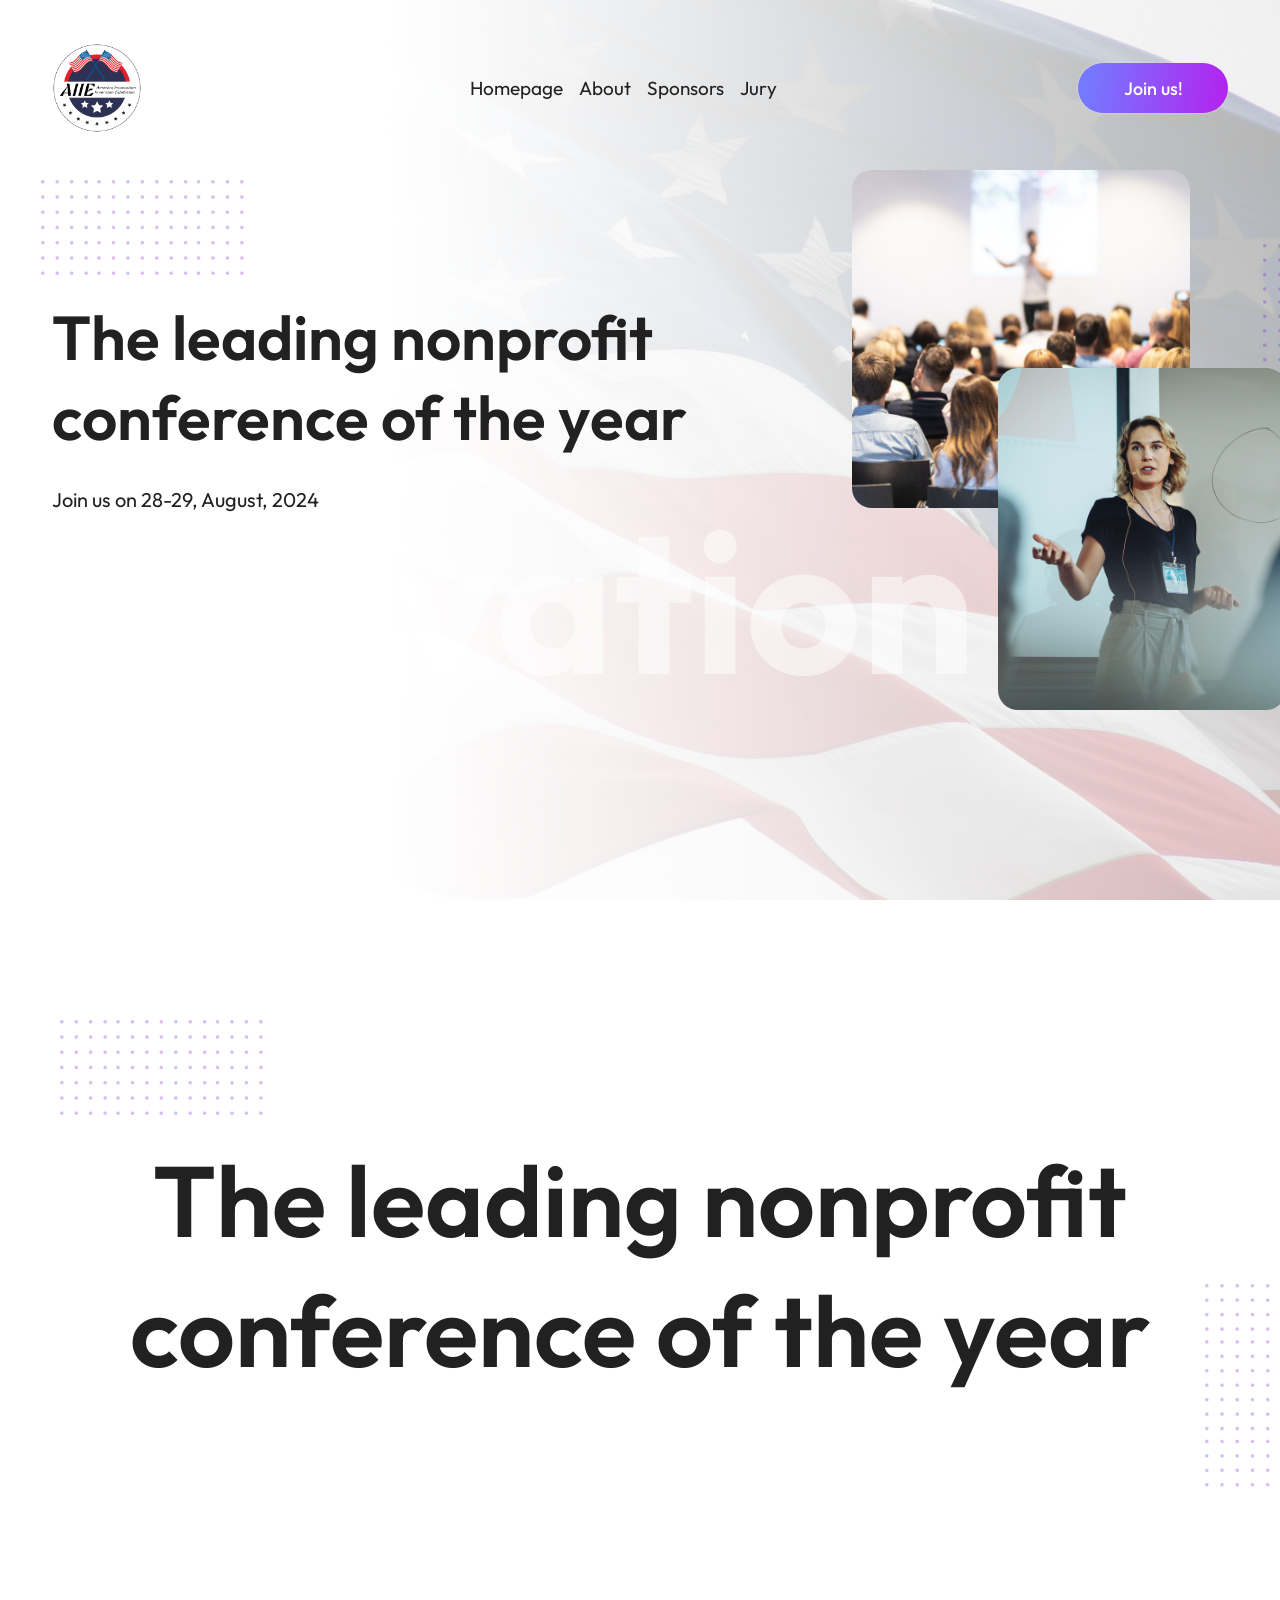
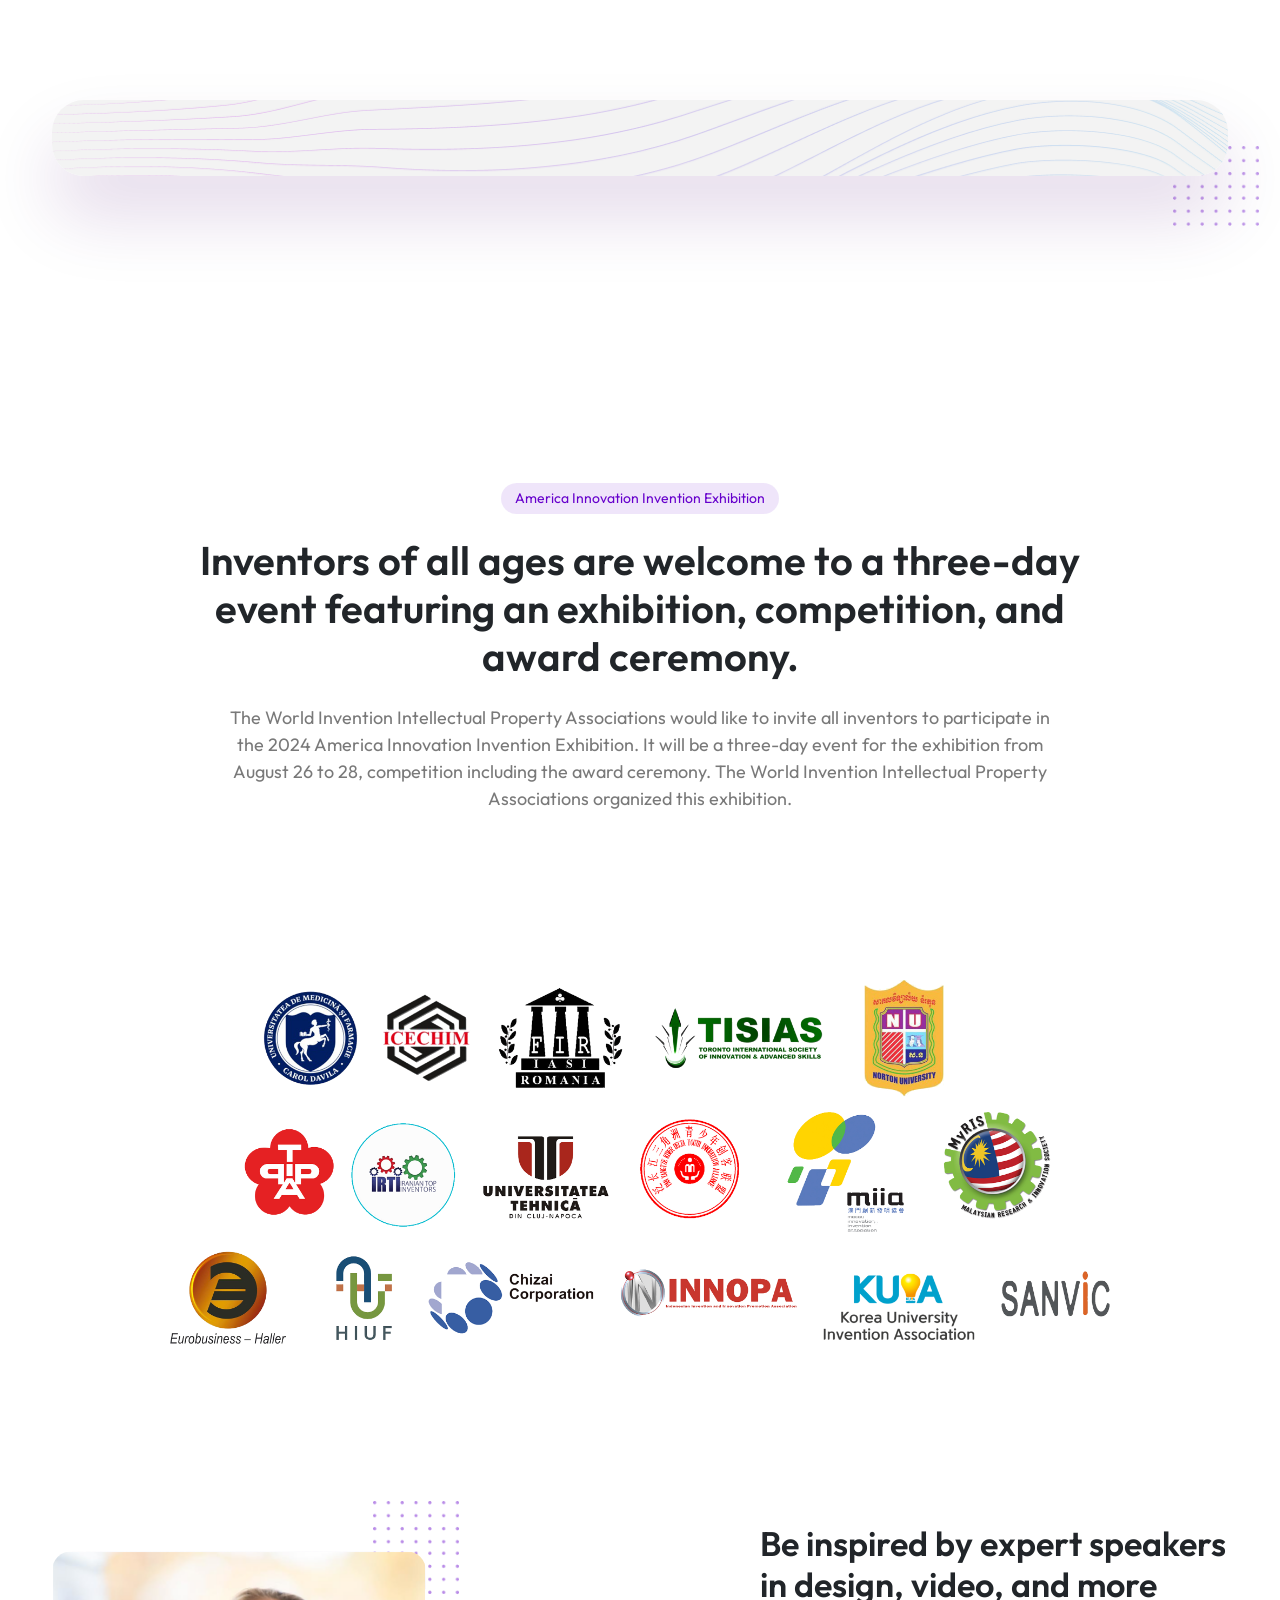
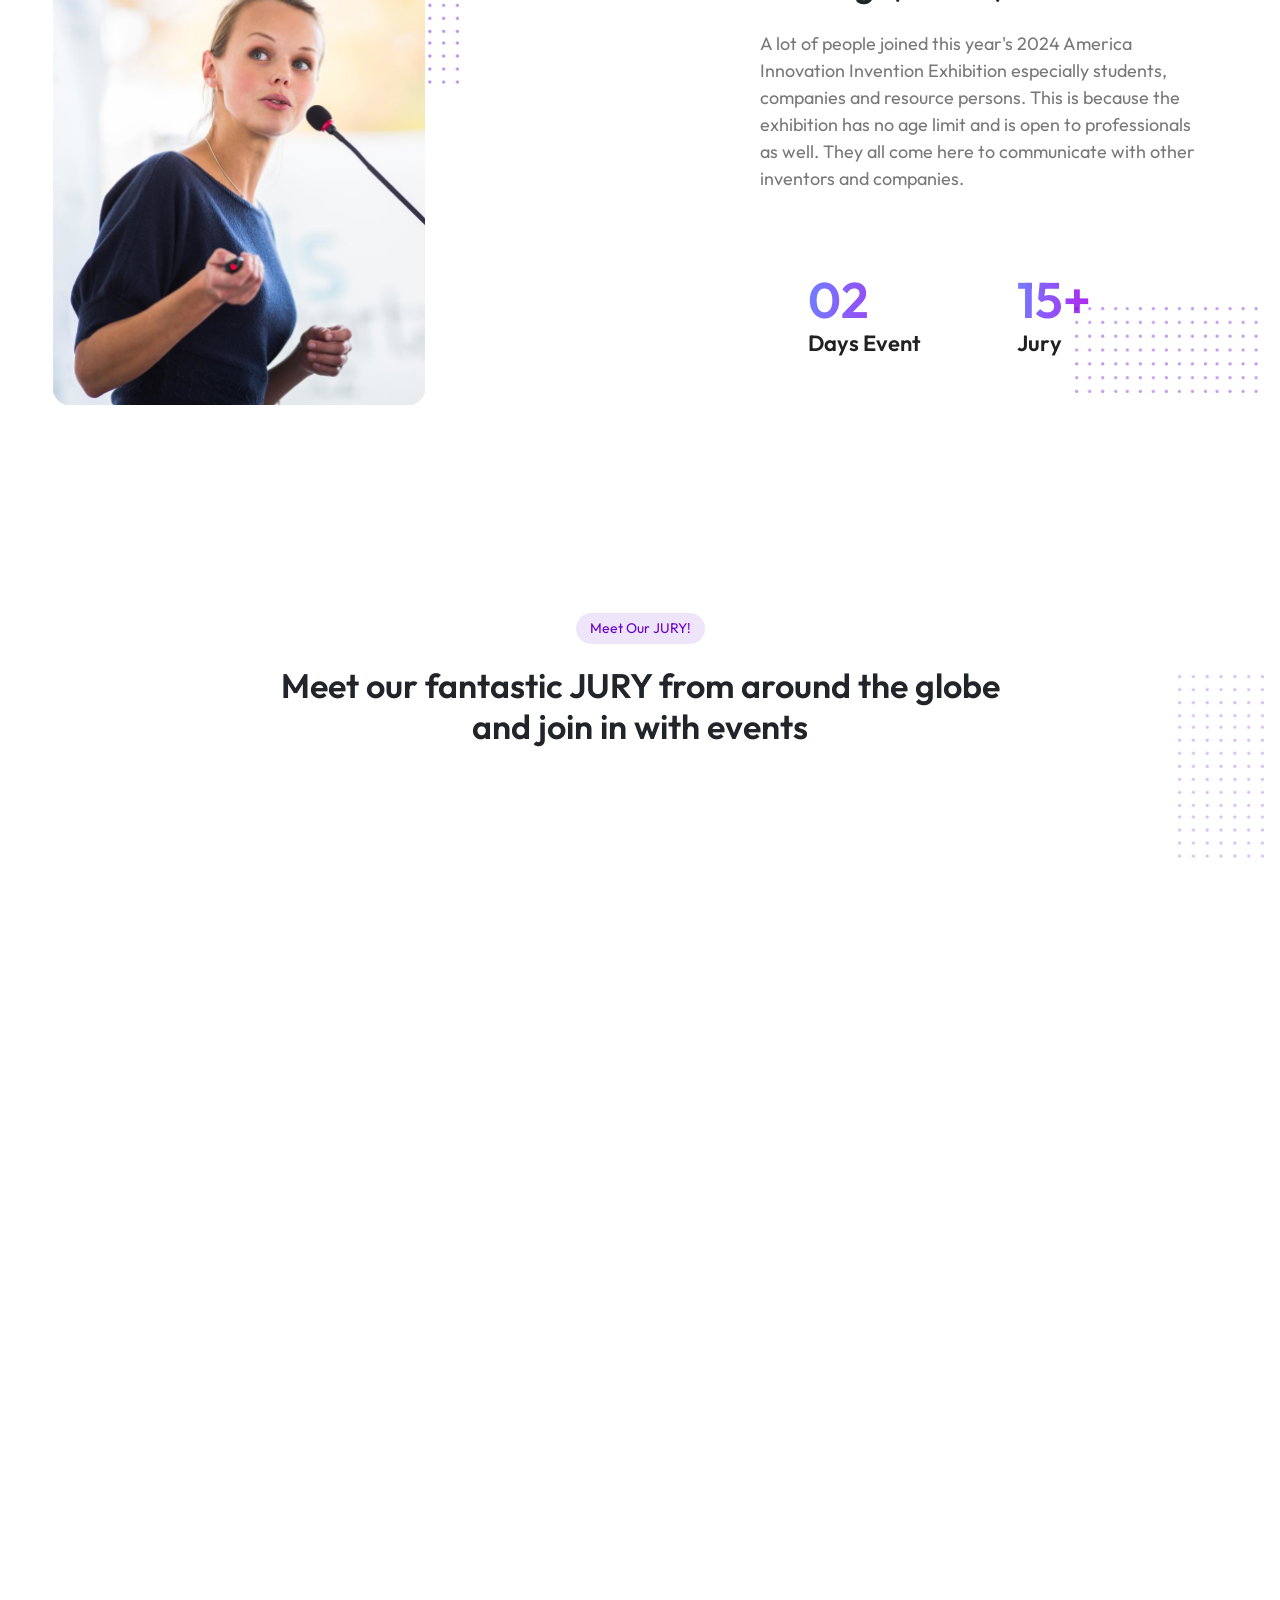
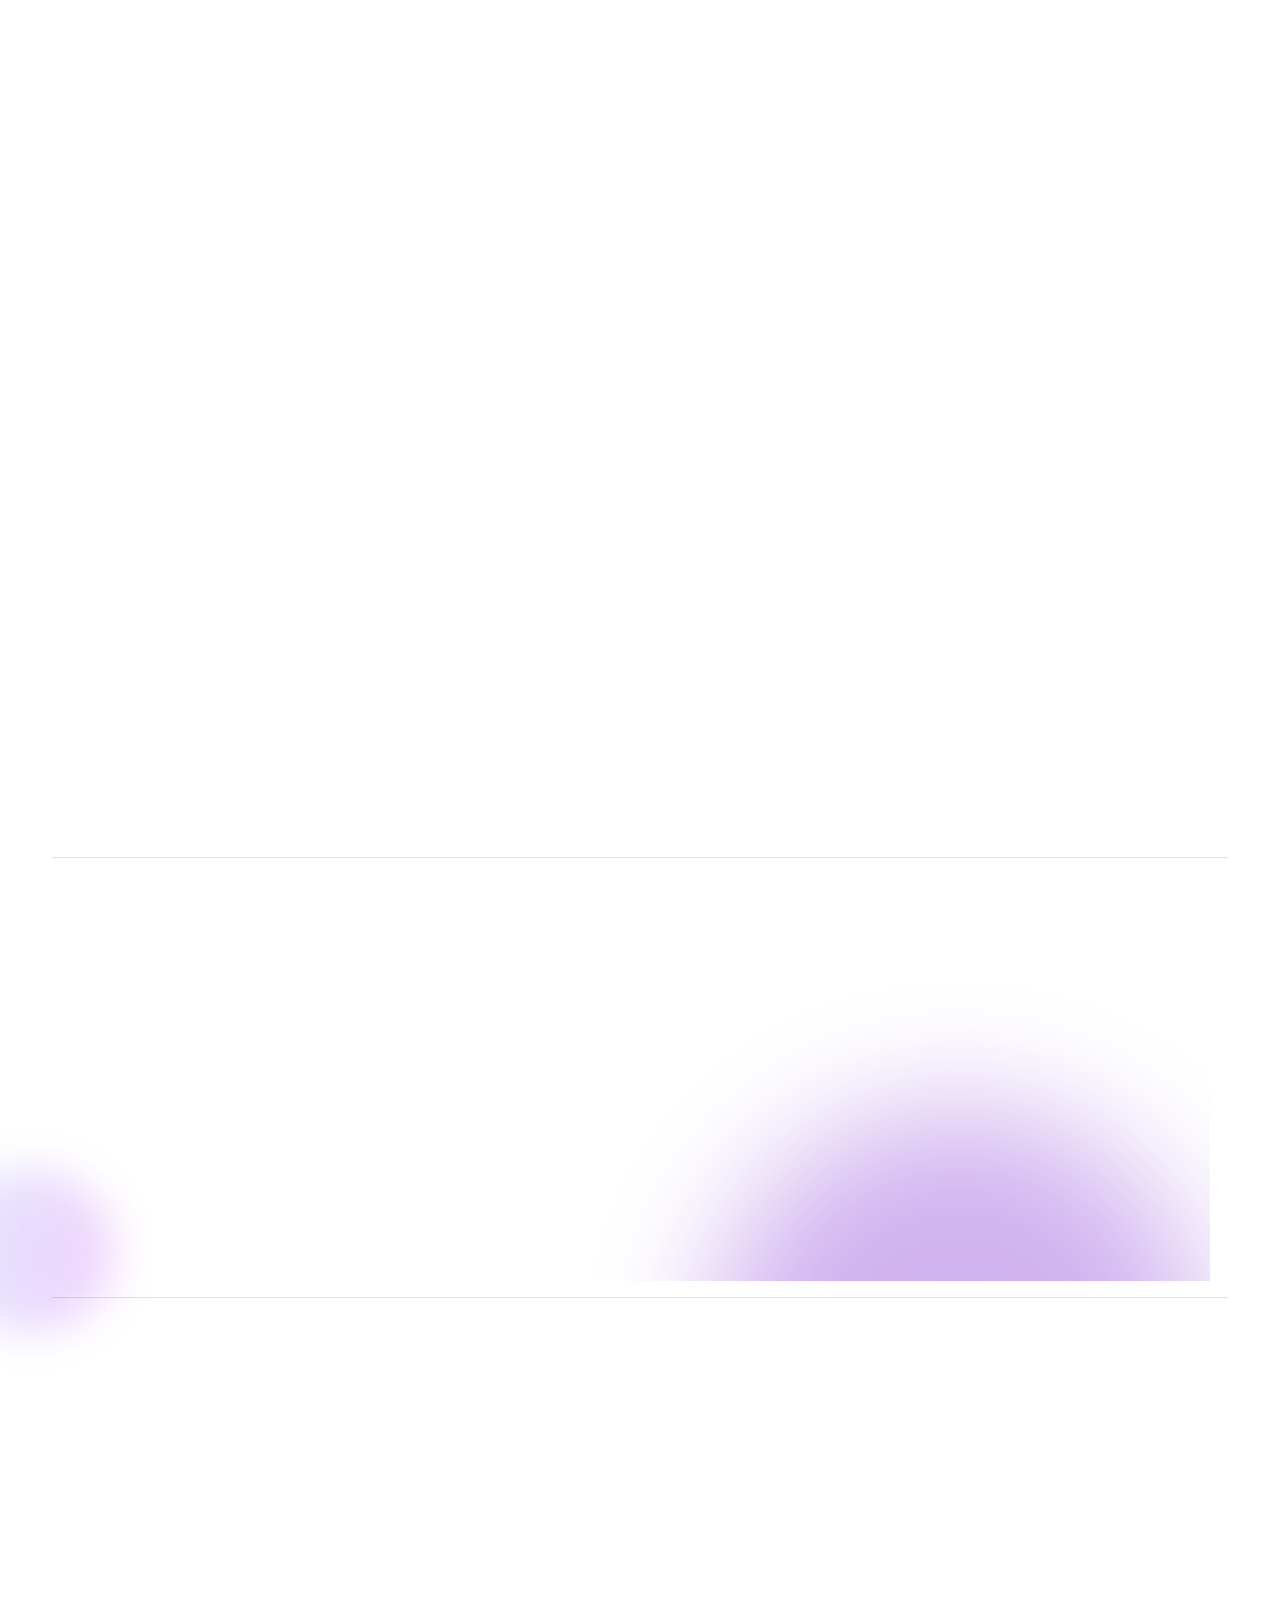
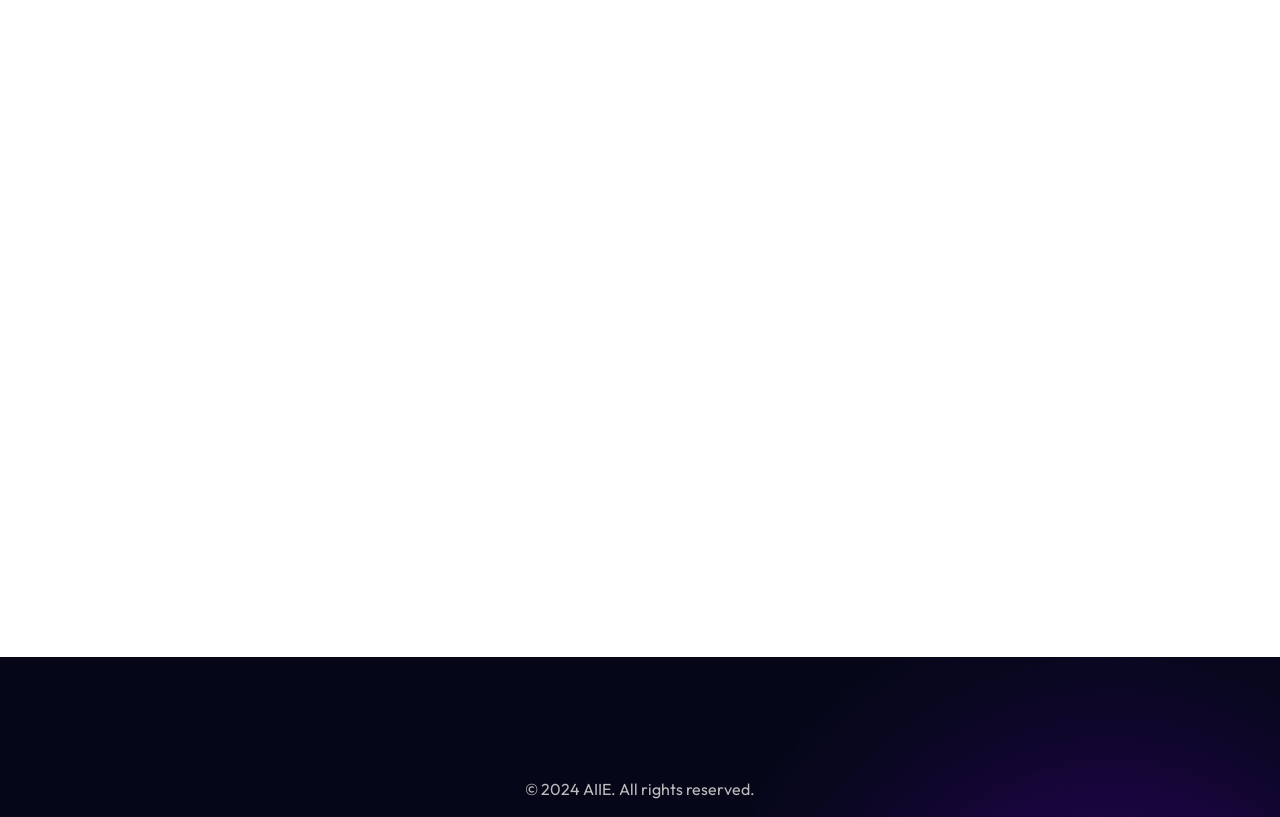
==== aiie/index.html @ 95467744 "aiie" ====
<!DOCTYPE html>
<html lang="en">
<head>
   <meta charset="UTF-8">
   <meta http-equiv="X-UA-Compatible" content="IE=edge">
   <meta name="viewport" content="width=device-width, initial-scale=1.0">
   <title>2024 America Innovation Invention Exhibition | Official Website</title>

   <!-- google font -->
   <link rel="preconnect" href="https://fonts.googleapis.com">
   <link rel="preconnect" href="https://fonts.gstatic.com" crossorigin>
   <link href="https://fonts.googleapis.com/css2?family=Outfit:wght@400;500;600;700;800&display=swap" rel="stylesheet">

   <!-- animation -->
   <link rel="stylesheet" href="https://unpkg.com/aos@next/dist/aos.css">
   <link rel="stylesheet" href="https://cdnjs.cloudflare.com/ajax/libs/animate.css/3.7.0/animate.min.css">

   <!-- magnific popup -->
   <link rel="stylesheet" href="assets/css/magnific-popup.css">

   <!-- font awesome -->
   <link rel="stylesheet" href="https://cdnjs.cloudflare.com/ajax/libs/font-awesome/6.1.2/css/all.min.css"
   integrity="sha512-1sCRPdkRXhBV2PBLUdRb4tMg1w2YPf37qatUFeS7zlBy7jJI8Lf4VHwWfZZfpXtYSLy85pkm9GaYVYMfw5BC1A=="
   crossorigin="anonymous" referrerpolicy="no-referrer">

   <!-- slik carousel -->
   <link rel="stylesheet" href="assets/css/slick-theme.css">
   <link rel="stylesheet" href="assets/css/slick.css">

   <!-- bootstrap -->
   <link rel="stylesheet" href="assets/css/bootstrap.min.css">

   <!-- css -->
   <link rel="stylesheet" href="assets/css/style.css">

</head>
<body>



   <div class="body-wrap">
      <!-- header area start -->
      <header class="header-area">
         <nav class="header-nav navbar fixed-top navbar-expand-lg position-absolute w-100">
            <div class="container header-nav-menu">
               <a class="navbar-brand" href="index.html">
                  <img src="assets/images/logo/logo.png" alt="Header Logo" width="100px">
               </a>

               <div class="collapse navbar-collapse d-none d-lg-block">
                  <ul class="navbar-nav m-auto">
                     <li class="nav-item">
                        <li class="nav-item">
                        <a href="index.html" class="nav-link py-3">Homepage</a>
                     </li>
                     <li class="nav-item">
                        <a href="#about" class="nav-link py-3">About</a>
                     </li>
                     <li class="nav-item">
                        <a href="#sponsors" class="nav-link py-3">Sponsors</a>
                     </li>
                     <li class="nav-item">
                        <a href="#speakers" class="nav-link py-3">Jury</a>
                     </li>
                  </ul>
                  <div class="mode-and-button d-flex align-items-center">
                     <button class="header-btn custom-btn2">Join us!</button>
                  </div>
               </div>

               <!-- mobile menu -->
               <div class="mobile-view-header d-block d-lg-none d-flex gap-3 align-items-center">
                  <button class="header-btn custom-btn2">Join us!</button>

                  <a class="border rounded-1 py-1 px-2 bg-light" data-bs-toggle="offcanvas" href="#offcanvasExample" role="button" aria-controls="offcanvasExample">
                     <span class="navbar-toggler-icon nav-toggler-icon"></span>
                  </a>

                  <div class="offcanvas offcanvas-start" tabindex="-1" id="offcanvasExample" >
                     <div class="offcanvas-header">
                        <a class="navbar-brand" href="index.html">
                           <img src="assets/images/logo/logo.png" alt="Header Logo">
                        </a>
                        <button type="button" class="btn-close text-reset" data-bs-dismiss="offcanvas" aria-label="Close"></button>
                     </div>
                     <div class="offcanvas-body">
                        <div class="dropdown mt-3">
                           <ul class="navbar-nav m-auto">
                              <li class="nav-item">
                                 <a href="index.html" class="nav-link py-3">Homepages</a>
                              </li>
                              <li class="nav-item">
                                 <a href="#about" class="nav-link py-3">About</a>
                              </li>
                              <li class="nav-item">
                                 <a href="#sponsors" class="nav-link py-3">Sponsors</a>
                              </li>
                              <li class="nav-item">
                                 <a href="#speakers" class="nav-link py-3">Jury</a>
                              </li>
                           </ul>
                        </div>
                     </div>
                  </div>
               </div>
               <!-- end mobile menu -->

            </div>
         </nav>

         <!-- hero sec start -->
         <section class="hero-sec"  style="background-image: url(assets/images/banner/group.png);">
            <div class="hero-slider-wrap">

               <div class="hero-slider-item overflow-hidden">
                  <div class="container">
                     <div class="row align-items-center">
                        <div class="col-lg-8 col-md-6 order-md-1 order-2">
                           <div class="slider-item-content-wrap">
                              <div class="item-content">
                                 <h3 class="item-title1">
                                    The leading nonprofit
                                    conference of the year
                                 </h3>
                                 <p class="item-sub">
                                    Join us on 28-29, August, 2024
                                 </p>
                                 <div class="button-group">
                                 </div>
                                 <img src="assets/images/dots/dots.png" alt="Shadow Image" class="dots-1 opacity-50 img-moving-anim2">
                              </div>
                           </div>
                        </div>
                        <div class="col-lg-4 col-md-6 order-md-2 order-1">
                           <div class="item-image">
                              <div class="img-1 img-moving-anim1">
                                 <img src="assets/images/banner-slider/2.jpg" alt="Event template">
                              </div>
                              <div class="img-2 img-moving-anim2">
                                 <img src="assets/images/banner-slider/1.jpg" alt="Event template">
                              </div>
                              <img src="assets/images/dots/dots2.png" alt="Shadow Image" class="dots-2 img-moving-anim3">
                           </div>
                        </div>
                     </div>
                     <div class="highlight-text img-moving-anim4">
                        <strong class="big-title"><span class="text">Innovation</span></strong>
                     </div>
                  </div>
               </div>

               <div class="hero-slider-item overflow-hidden">
                  <div class="container position-relative">
                     <div class="row align-items-center slide-2">
                        <div class="text-center">
                           <div class="slider-item-content-wrap">
                              <div class="item-content2">
                                 <h3 class="item-title2">
                                    The leading nonprofit
                                    conference of the year
                                 </h3>
                                 <div class="highlight-text2 img-moving-anim4">
                                    <strong class="big-title"><span class="text">Innovation</span></strong>
                                 </div>
                              </div>
                           </div>
                        </div>
                     </div>
                     <div class="dots">
                        <img src="assets/images/dots/dots2.png" alt="Shadow Image" class="dots-4 img-moving-anim2">
                     </div>
                  </div>
                  <img src="assets/images/dots/dots5.png" alt="Shadow Image" class="dots-3 img-moving-anim3">
               </div>


            </div>
         </section>
         <!-- hero sec start -->
      </header>
      <!-- header area end -->


      <!-- info sec start -->
      <div class="info-sec">
         <div class="container">
            <div class="info-countdown" style="background-image: url(assets/images/banner/bg.png);">
               <ul class="counter-box d-flex justify-content-around" data-countdown="2024/8/29">
               </ul>
               <div class="dots img-moving-anim2">
                  <img src="assets/images/dots/dots3.png" alt="Shadow Image">
               </div>
            </div>
            <div class="information-area">
               <div class="row g-4">
                  <div class="col-md-6 col-lg-4" data-aos="fade-up" data-aos-duration="600">
                     <div class="mail">
                        <div class="icon"><img src="assets/images/icon/mail.svg" alt="Mail"></div>
                        <a href="#" class="mail-link">aiie@wiipa.cc</a>
                     </div>
                  </div>
                  <div class="col-md-6 col-lg-4" data-aos="fade-up" data-aos-duration="800">
                     <div class="location">
                        <div class="icon"><img src="assets/images/icon/map-pin.svg" alt="Map"></div>
                        <a href="#" class="location-link">America</a>
                     </div>
                  </div>
                  <div class="col-md-6 col-lg-4" data-aos="fade-up" data-aos-duration="1000">
                     <div class="number">
                        <div class="icon"><img src="assets/images/icon/phone.svg" alt="Phone"></div>
                        <a href="#" class="number-link">+1 (646) 652-0000/1000</a>
                     </div>
                  </div>
               </div>
            </div>
         </div>
      </div>
      <!-- info sec end -->

      <!-- about sec start -->
      <section id="about" class="about-sec">
         <div class="container">
            <div class="section-head col-xl-9 m-auto text-center mb-5">
               <span class="label">America Innovation Invention Exhibition </span>
               <h1 class="title mb-4">
                  Inventors of all ages are welcome to a three-day event featuring an exhibition, competition, and award ceremony.
               </h1>
               <p class="desc mx-3">
                  The World Invention Intellectual Property Associations would like to invite all
inventors to participate in the 2024 America Innovation Invention Exhibition. It
will be a three-day event for the exhibition from August 26 to 28, competition
including the award ceremony. The World Invention Intellectual Property
Associations organized this exhibition.
               </p>
            </div>
         </div>
      </section>
      <!-- about sec end -->

     

      <!-- brand sec start -->
      <div id="sponsors" class="brand-sec">
         <div class="container">
             <center><img src="assets/images/brand/partner.png" width="80%" alt"Brand Image 1"></center>
         </div>
      </div>
      <!-- brand sec end -->

      <!-- video sec start -->
      <section class="video-sec" data-src="assets/images/banner/home-conference-video-bg.svg" data-parallax>
         <div class="container">
            <div class="row align-items-center">
               <div class="col-lg-6">
                  <div class="video-wrap">
                     <div class="video-image img-moving-anim1">
                        <img src="assets/images/video/video1.jpg" alt="Video Image 1">
                     </div>
                     <div class="dots img-moving-anim2">
                        <img src="assets/images/dots/dots6.png" alt="Shadow Image">
                     </div>
                  </div>
               </div>
               <div class="col-lg-6">
                  <div class="video-content-wrap">
                     <h2 class="title">
                        Be inspired by expert speakers in design, video, and more
                     </h2>
                     <p class="desc">
                        A lot of people joined this year's 2024 America Innovation Invention Exhibition
especially students, companies and resource persons. This is because the
exhibition has no age limit and is open to professionals as well. They all come
here to communicate with other inventors and companies.
                     </p>
                     <div class="management d-flex">
                        <h3 class="event count-block p-lg-5 p-3"><span>02</span>Days Event</h3>
                        <h3 class="speakers count-block p-lg-5 p-3"><span>15+</span>Jury</h3>
                     </div>
                     <div class="dots img-moving-anim3">
                        <img src="assets/images/dots/dots7.png" alt="Shadow Image">
                     </div>
                  </div>
               </div>
            </div>
         </div>
      </section>
      <!-- video sec end -->

      <!-- speakers sec start -->
      <section id="speakers" class="speakers-gallery-sec position-relative">
         <div class="container">
            <div class="section-head col-xl-8 m-auto text-center mb-5">
               <span class="label">Meet Our JURY!</span>
               <h2 class="title">
                  Meet our fantastic JURY from around the globe
                  and join in with events
               </h2>
            </div>
            <div class="speakers-gallery-items-wrap">
               <div class="row">
                  <div class="col-md-6 col-lg-4 col-xl-3">
                     <div class="speakers-gallery-item" data-aos="fade-up" data-aos-easing="linear" data-aos-duration="400">
                        <div class="speakers-gallery-item-thumb overflow-hidden position-relative">
                           <img src="assets/images/gallery/Ljiljana-Pedisic.png" alt="Gallery Image 1" >
                        </div>
                        <div class="item-content">
                           <h3 class="title">Ljiljana Pedisic</h3>
                        </div>
                     </div>
                  </div>
                  <div class="col-md-6 col-lg-4 col-xl-3">
                     <div class="speakers-gallery-item" data-aos="fade-up" data-aos-easing="linear" data-aos-duration="600">
                        <div class="speakers-gallery-item-thumb overflow-hidden position-relative">
                           <img src="assets/images/gallery/Pak Keong LAI.png" alt="Gallery Image 2">
                        </div>
                        </ul>
                        <div class="item-content">
                           <h3 class="title">Pak Keong LAI</h3>
                        </div>
                     </div>
                  </div>
                  <div class="col-md-6 col-lg-4 col-xl-3">
                     <div class="speakers-gallery-item" data-aos="fade-up" data-aos-easing="linear" data-aos-duration="800">
                        <div class="speakers-gallery-item-thumb overflow-hidden position-relative">
                           <img src="assets/images/gallery/Mohd Mustafa Al Bakri Abdullah.png" alt="Gallery Image 3">
                        </div>
						 <div class="item-content">
                           <h3 class="title">Mohd Mustafa Al Bakri Abdullah</h3>
                        </div>
                     </div>
                  </div>
                  <div class="col-md-6 col-lg-4 col-xl-3">
                     <div class="speakers-gallery-item" data-aos="fade-up" data-aos-easing="linear" data-aos-duration="1000">
                        <div class="speakers-gallery-item-thumb overflow-hidden position-relative">
                           <img src="assets/images/gallery/Neven Markovic.png" alt="Gallery Image 4">
                        </div>
                        <div class="item-content">
                           <h3 class="title">Neven Markovic</h3>
                        </div>
                     </div>
                  </div>
				     <div class="col-md-6 col-lg-4 col-xl-3">
                     <div class="speakers-gallery-item" data-aos="fade-up" data-aos-easing="linear" data-aos-duration="1000">
                        <div class="speakers-gallery-item-thumb overflow-hidden position-relative">
                           <img src="assets/images/gallery/Phan Quoc Nguyen.png" alt="Gallery Image 4">
                        </div>
                        <div class="item-content">
                           <h3 class="title">Phan Quoc Nguyen</h3>
                        </div>
                     </div>
                  </div>
				   <div class="col-md-6 col-lg-4 col-xl-3">
                     <div class="speakers-gallery-item" data-aos="fade-up" data-aos-easing="linear" data-aos-duration="1000">
                        <div class="speakers-gallery-item-thumb overflow-hidden position-relative">
                           <img src="assets/images/gallery/Edyta Wolczyk.png" alt="Gallery Image 5">
                        </div>
                        <div class="item-content">
                           <h3 class="title">Edyta Wolczyk</h3>
                        </div>
                     </div>
                  </div>
				   <div class="col-md-6 col-lg-4 col-xl-3">
                     <div class="speakers-gallery-item" data-aos="fade-up" data-aos-easing="linear" data-aos-duration="1000">
                        <div class="speakers-gallery-item-thumb overflow-hidden position-relative">
                           <img src="assets/images/gallery/Najia A.Al-Zanbagi.png" alt="Gallery Image 6">
                        </div>
                        <div class="item-content">
                           <h3 class="title">Najia A.Al-Zanbagi</h3>
                        </div>
                     </div>
                  </div>
				   <div class="col-md-6 col-lg-4 col-xl-3">
                     <div class="speakers-gallery-item" data-aos="fade-up" data-aos-easing="linear" data-aos-duration="1000">
                        <div class="speakers-gallery-item-thumb overflow-hidden position-relative">
                           <img src="assets/images/gallery/LAU Sai Chong.png" alt="Gallery Image 7">
                        </div>
                        <div class="item-content">
                           <h3 class="title">LAU Sai Chong</h3>
                        </div>
                     </div>
                  </div>
				   <div class="col-md-6 col-lg-4 col-xl-3">
                     <div class="speakers-gallery-item" data-aos="fade-up" data-aos-easing="linear" data-aos-duration="1000">
                        <div class="speakers-gallery-item-thumb overflow-hidden position-relative">
                           <img src="assets/images/gallery/Lee, Ju Hyung.png" alt="Gallery Image 8">
                        </div>
                        <div class="item-content">
                           <h3 class="title">Lee, Ju Hyung</h3>
                        </div>
                     </div>
                  </div>
				   <div class="col-md-6 col-lg-4 col-xl-3">
                     <div class="speakers-gallery-item" data-aos="fade-up" data-aos-easing="linear" data-aos-duration="1000">
                        <div class="speakers-gallery-item-thumb overflow-hidden position-relative">
                           <img src="assets/images/gallery/Mithona CHAN.png" alt="Gallery Image 9">
                        </div>
                        <div class="item-content">
                           <h3 class="title">Mithona CHAN</h3>
                        </div>
                     </div>
                  </div>
				   <div class="col-md-6 col-lg-4 col-xl-3">
                     <div class="speakers-gallery-item" data-aos="fade-up" data-aos-easing="linear" data-aos-duration="1000">
                        <div class="speakers-gallery-item-thumb overflow-hidden position-relative">
                           <img src="assets/images/gallery/Andrei Victor SANDU.png" alt="Gallery Image 10">
                        </div>
                        <div class="item-content">
                           <h3 class="title">Andrei Victor SANDU</h3>
                        </div>
                     </div>
                  </div>
				   <div class="col-md-6 col-lg-4 col-xl-3">
                     <div class="speakers-gallery-item" data-aos="fade-up" data-aos-easing="linear" data-aos-duration="1000">
                        <div class="speakers-gallery-item-thumb overflow-hidden position-relative">
                           <img src="assets/images/gallery/Abdalbasit Abdalla.png" alt="Gallery Image 11">
                        </div>
                        <div class="item-content">
                           <h3 class="title">Abdalbasit Abdalla</h3>
                        </div>
                     </div>
                  </div>
				   <div class="col-md-6 col-lg-4 col-xl-3">
                     <div class="speakers-gallery-item" data-aos="fade-up" data-aos-easing="linear" data-aos-duration="1000">
                        <div class="speakers-gallery-item-thumb overflow-hidden position-relative">
                           <img src="assets/images/gallery/Moonsuk Chang.png" alt="Gallery Image 12">
                        </div>
                        <div class="item-content">
                           <h3 class="title">Moonsuk Chang</h3>
                        </div>
                     </div>
                  </div>
				   <div class="col-md-6 col-lg-4 col-xl-3">
                     <div class="speakers-gallery-item" data-aos="fade-up" data-aos-easing="linear" data-aos-duration="1000">
                        <div class="speakers-gallery-item-thumb overflow-hidden position-relative">
                           <img src="assets/images/gallery/Andrea Fabi.png" alt="Gallery Image 13">
                        </div>
                        <div class="item-content">
                           <h3 class="title">Andrea Fabi</h3>
                        </div>
                     </div>
                  </div>
				   <div class="col-md-6 col-lg-4 col-xl-3">
                     <div class="speakers-gallery-item" data-aos="fade-up" data-aos-easing="linear" data-aos-duration="1000">
                        <div class="speakers-gallery-item-thumb overflow-hidden position-relative">
                           <img src="assets/images/gallery/Mateusz Buczek.png" alt="Gallery Image 14">
                        </div>
                        <div class="item-content">
                           <h3 class="title">Mateusz Buczek</h3>
                        </div>
                     </div>
                  </div>
				   <div class="col-md-6 col-lg-4 col-xl-3">
                     <div class="speakers-gallery-item" data-aos="fade-up" data-aos-easing="linear" data-aos-duration="1000">
                        <div class="speakers-gallery-item-thumb overflow-hidden position-relative">
                           <img src="assets/images/gallery/TAN Wei Kok.png" alt="Gallery Image 15">
                        </div>
                        <div class="item-content">
                           <h3 class="title">TAN Wei Kok</h3>
                        </div>
                     </div>
                  </div>
				   <div class="col-md-6 col-lg-4 col-xl-3">
                     <div class="speakers-gallery-item" data-aos="fade-up" data-aos-easing="linear" data-aos-duration="1000">
                        <div class="speakers-gallery-item-thumb overflow-hidden position-relative">
                           <img src="assets/images/gallery/Erricha Insan Pratisi.png" alt="Gallery Image 16">
                        </div>
                        <div class="item-content">
                           <h3 class="title">Erricha Insan Pratisi</h3>
                        </div>
                     </div>
                  </div>
				   
				   
				   
				   
				   
               </div>
               <div class="dots img-moving-anim1">
                  <img src="assets/images/dots/dots8.png" alt="Shadow Image">
               </div>
            </div>
         </div>
         <div class="shape">
            <img src="assets/images/shape/3.svg" alt="">
         </div>
      </section>
      <!-- speakers sec end -->
      <div class="container">
         <hr>
      </div>
      <!-- cta sec start-->
      <section class="cta-sec">
         <div class="container">
            <div class="cta-content-wrap text-center" data-aos="fade-right" data-aos-duration="1000">
               <h2 class="cta-title  m-auto mb-4 mx-5">
                  Join us for Eventor Collaborative
               </h2>
               <p class="desc mb-5">
                   Thank you very much for your continued support and we hope to get your
valuable presence in this momentous event for another milestone in the world of invention exhibition.
               </p>
               <div class="dots">
                  <img src="assets/images/dots/dots9.png" alt="Shadow Image" class="cta-dots-1 img-moving-anim1">
                  <img src="assets/images/dots/dots10.png" alt="Shadow Image" class="cta-dots-2 img-moving-anim2">
               </div>
            </div>
         </div>
         <div class="shape">
            <img src="assets/images/shape/4.svg" alt="Shape">
         </div>
      </section>
      <!-- cta sec end-->

	<div class="container">
         <hr>
      </div>

      <!-- contact sec start -->
      <section class="contact-sec" data-aos="zoom-in" data-aos-duration="1000">
         <div class="container">
            <div class="col-xl-5 section-head text-center m-auto mb-5">
               <span class="label">Contact us</span>
               <h2 class="title mx-2">
                  We are here when you need us.
                  Need immediate assistance?
               </h2>
            </div>
            <div class="contact-wrap bg-none p-0">
               <div class="dots">
                  <img src="assets/images/dots/dots13.png" alt="Shadow Image" class="contact-dots-1 img-moving-anim2">
               </div>
               <div class="contact-wrap row py-4 px-3 contact align-items-center m-0">
                  <div class="col-lg-4">
                     <div class="contact-thumb-wrap" style="background-image: url(assets/images/banner/contact-bg.png);">
                        <div class="contact-content">
                           <h5 class="title text-white">Contact Us</h5>
                           <p class="desc">
                              Get in touch and let us know how
                              we can help.
                           </p>
                           <div class="info">
                              <a class="icon d-block mb-3">
                                 <img src="assets/images/icon/mail1.svg" alt="Mail" style="color: #fff;"> aiie@wiipa.cc
                              </a>
                              <a class="location d-block mb-3">
                                 <img src="assets/images/icon/map-pin2.svg" alt="Map"> aiie@wiipa.cc
                              </a>
                              <a class="phone d-block">
                                 <img src="assets/images/icon/phone3.svg" alt="Phone">
                                 aiie@wiipa.cc
                              </a>
                           </div>
                        </div>
                     </div>
                  </div>
                  <div class="col-lg-8 mt-4 mt-lg-0">
                     <form class="contact-form">
                        <div class="row gy-3">
                           <div class="col-lg-6">
                              <label for="exampleFormControlInput1" class="form-label">First Name</label>
                              <input type="text" class="form-control" id="exampleFormControlInput1" placeholder="Your First Name" required>
                           </div>
                           <div class="col-lg-6">
                              <label for="exampleFormControlInput2" class="form-label">Last Name</label>
                              <input type="text" class="form-control" id="exampleFormControlInput2" placeholder="Your Last Name" required>
                           </div>
                           <div class="col-lg-6">
                              <label for="exampleFormControlInput3" class="form-label">Email address</label>
                              <input type="email" class="form-control" id="exampleFormControlInput3" placeholder="Enter Email" required>
                           </div>
                           <div class="col-lg-6">
                              <label for="exampleFormControlInput4" class="form-label">Subject</label>
                              <input type="text" class="form-control" id="exampleFormControlInput4" placeholder="Enter Subject" required>
                           </div>
                        </div>
                        <div class="mb-3">

                        </div>
                        <div class="text-area col-12 mb-3">
                           <label for="exampleFormControlTextarea1" class="form-label">Textarea</label>
                           <textarea class="form-control" id="exampleFormControlTextarea1" rows="3" placeholder="Enter Your Comment" ></textarea>
                        </div>
                        <button class=" custom-btn2" type="submit">Submit</button>
                     </form>
                  </div>
               </div>

               <div class="dots">
                  <img src="assets/images/dots/dots14.png" alt="Shadow Image" class="contact-dots-2 img-moving-anim3">
               </div>
            </div>
         </div>
      </section>


      <!-- footer area start -->
      <footer class="footer-area" style="background-image: url(assets/images/banner/Footer.png);">
         <div class="container">
            <div class="footer-top">
            </div>

            <div class="footer-copyright-area text-center pb-3">
               <span>© 2024 AIIE. All rights reserved.</span>
            </div>
         </div>
      </footer>
      <!-- footer area end -->




      <!-- Modal -->
      <div class="modal fade popup-modal" id="staticBackdrop" data-bs-backdrop="static" data-bs-keyboard="false" tabindex="-1" aria-hidden="true">
         <div class="modal-dialog modal-lg popup-dialogue modal-dialog-centered">
            <div class="modal-content popup-content p-4 bg-white">
               <button type="button" class="btn btn-secondary  ms-auto" data-bs-dismiss="modal"><i class="fa-solid fa-xmark"></i></button>

               <div class="modal-body popup-body">
                  <iframe width="100%" height="400" src="https://www.youtube.com/embed/1dtzSRlfBDk" allow="accelerometer; autoplay; clipboard-write; encrypted-media; gyroscope; picture-in-picture" allowfullscreen></iframe>
               </div>

            </div>
         </div>
      </div>

      <!-- Button trigger modal -->

      <!-- Modal 2 -->
      <div class="modal  popup-box fade" id="exampleModal" tabindex="-1" aria-hidden="true">
         <div class="modal-dialog popup-box-dialog modal-dialog-centered">
            <div class="modal-content popup-box-content">
               <div class="popup-card" style="width:100%">
                  <button type="button" class="btn popup2-btn  ms-auto" data-bs-dismiss="modal"><i class="fa-solid fa-xmark"></i></button>
                  <img src="assets/images/popup.png" class="card-img-top" alt="popup-bg">
                  <div class="card-body popup-card-body">
                     <div class="popup-title-area">
                        <p class="popup-sub">October 2, 2023</p>
                        <h5 class="card-title popup-title">Virtual sessions. Eventor Live@MAX</h5>
                     </div>
                     <a href="#" class="btn popup-play" data-bs-toggle="modal" data-bs-target="#staticBackdrop"><i class="fa-solid fa-play"></i></a>
                  </div>

                     <div id="eventbrite-widget-container-443112520477"></div>

                     <script src="https://www.eventbrite.com/static/widgets/eb_widgets.js"></script>

                     <script type="text/javascript">
                        var exampleCallback = function() {
                           console.log('Order complete!');
                        };

                        window.EBWidgets.createWidget({
                           // Required
                           widgetType: 'checkout',
                           eventId: '443112520477',
                           iframeContainerId: 'eventbrite-widget-container-443112520477',

                           // Optional
                           iframeContainerHeight: 425,  // Widget height in pixels. Defaults to a minimum of 425px if not provided
                           onOrderComplete: exampleCallback  // Method called when an order has successfully completed
                        });
                     </script>

                  </form>
               </div>
            </div>
         </div>
      </div>



   </div>
   <!-- jquery -->
   <script src="assets/js/jquery.min.js"></script>
   <script src="assets/js/jquery.countdown.min.js"></script>

   <!-- animation -->
   <script src="https://unpkg.com/aos@next/dist/aos.js"></script>

   <!-- magnific popup -->
   <script src="assets/js/jquery.magnific-popup.min.js"></script>

   <!-- bootstrap -->
   <script src="assets/js/bootstrap.min.js"></script>

   <!-- slick -->
   <script src="assets/js/slick.min.js"></script>

   <!-- parallax js -->
   <script src="assets/js/parallax.min.js"></script>

   <!-- javaScript -->
   <script src="assets/js/main.js"></script>

   <!-- color switch -->
   <script src="color-switch/switch.js"></script>


</body>
</html>
---- aiie/assets/css/style.css ----
@charset "UTF-8";
body {
  font-family: "Outfit", sans-serif;
}

.body-wrap {
  overflow: hidden;
  position: relative;
  -webkit-font-smoothing: antialiased;
}

.container {
  max-width: 1200px;
}

img {
  max-width: 90%;
  height: auto;
}

h3 {
  font-weight: 600;
}

a {
  text-decoration: none;
}

ul {
  list-style: none;
}

h2 {
  font-size: 34px;
  font-weight: 600;
}

.custom-btn {
  border: 2px solid #6600CC;
  background-color: transparent;
  border-radius: 32px;
  width: 150px;
  height: 50px;
  font-size: 18px;
  color: #6600CC;
  font-weight: 500;
  -webkit-transition: all 0.4s ease-in-out;
  transition: all 0.4s ease-in-out;
}
.custom-btn:hover {
  background-position: right center;
  /* change the direction of the change here */
  color: #fff;
  background-image: linear-gradient(97.14deg, #652da0 97.11%, #B224EF 7.04%);
  border-color: transparent;
  -webkit-transition: all 0.4s ease-in-out;
  transition: all 0.4s ease-in-out;
}

.custom-btn2 {
  border: none;
  width: 150px;
  height: 50px;
  font-size: 18px;
  font-weight: 500;
  background: linear-gradient(97.14deg, #7579FF 7.11%, #B224EF 97.04%);
  border-radius: 32px;
  text-align: center;
  color: white;
  -webkit-box-shadow: 0 0 2px #eee;
          box-shadow: 0 0 2px #eee;
  display: inline-block;
  -webkit-transition: all 0.4s ease-in-out;
  transition: all 0.4s ease-in-out;
}
.custom-btn2:hover {
  background-position: right center;
  /* change the direction of the change here */
  background-image: linear-gradient(97.14deg, #652da0 97.11%, #B224EF 7.04%);
  color: #fff;
  text-decoration: none;
  -webkit-transition: all 0.4s ease-in-out;
  transition: all 0.4s ease-in-out;
}

.modal {
  overflow: hidden;
}

.social {
  display: -webkit-box;
  display: -ms-flexbox;
  display: flex;
  margin-left: -30px;
}
.social li:not(:last-child) {
  margin-right: 8px;
}
.social li a {
  width: 40px;
  height: 40px;
  border-radius: 5px;
  display: -webkit-box;
  display: -ms-flexbox;
  display: flex;
  -webkit-box-pack: center;
      -ms-flex-pack: center;
          justify-content: center;
  -webkit-box-align: center;
      -ms-flex-align: center;
          align-items: center;
  background-color: black;
  color: #fff;
  -webkit-transition: 0.7s;
  transition: 0.7s;
}
.social li a:hover {
  background: -webkit-gradient(linear, left top, left bottom, from(#7579FF), to(#B224EF));
  background: linear-gradient(#7579FF, #B224EF);
  -webkit-transition: 0.7s;
  transition: 0.7s;
}

.mode {
  cursor: pointer;
}

.shape {
  z-index: -1;
}

hr {
  color: #605656b8;
}

.border-color {
  border-bottom: 1px solid #ececec;
}

.blog-page .header-nav-menu {
  padding-top: 0px !important;
}

.img-moving-anim1 {
  position: relative;
  -webkit-animation: glide1 3s linear infinite alternate;
          animation: glide1 3s linear infinite alternate;
}

@-webkit-keyframes glide1 {
  0% {
    -webkit-transform: translateY(-20px);
            transform: translateY(-20px);
  }
  100% {
    -webkit-transform: translateY(0px);
            transform: translateY(0px);
  }
}

@keyframes glide1 {
  0% {
    -webkit-transform: translateY(-20px);
            transform: translateY(-20px);
  }
  100% {
    -webkit-transform: translateY(0px);
            transform: translateY(0px);
  }
}
.img-moving-anim2 {
  position: relative;
  -webkit-animation: glide2 4s ease-in-out alternate infinite;
          animation: glide2 4s ease-in-out alternate infinite;
}

.img-moving-anim3 {
  position: relative;
  -webkit-animation: glide2 3s ease-in-out alternate infinite;
          animation: glide2 3s ease-in-out alternate infinite;
}

@-webkit-keyframes glide2 {
  0% {
    -webkit-transform: translateY(-20px) translateX(50px);
    transform: translateY(-20px) translateX(50px);
  }
  100% {
    -webkit-transform: translateY(-20px) translateX(0px);
    transform: translateY(-20px) translateX(0px);
  }
}

@keyframes glide2 {
  0% {
    -webkit-transform: translateY(-20px) translateX(50px);
    transform: translateY(-20px) translateX(50px);
  }
  100% {
    -webkit-transform: translateY(-20px) translateX(0px);
    transform: translateY(-20px) translateX(0px);
  }
}
.img-moving-anim4 {
  position: relative;
  -webkit-animation: glide3 4s ease-in-out alternate infinite;
          animation: glide3 4s ease-in-out alternate infinite;
}

.img-moving-anim5 {
  position: relative;
  -webkit-animation: glide3 4s cubic-bezier(0.4, 0, 0.2, 1) alternate infinite;
          animation: glide3 4s cubic-bezier(0.4, 0, 0.2, 1) alternate infinite;
}

@-webkit-keyframes glide3 {
  0% {
    -webkit-transform: translateY(-30px) translateX(30px);
    transform: translateY(-30px) translateX(30px);
  }
  100% {
    -webkit-transform: translateY(-30px) translateX(0px);
    transform: translateY(-30px) translateX(0px);
  }
}

@keyframes glide3 {
  0% {
    -webkit-transform: translateY(-30px) translateX(30px);
    transform: translateY(-30px) translateX(30px);
  }
  100% {
    -webkit-transform: translateY(-30px) translateX(0px);
    transform: translateY(-30px) translateX(0px);
  }
}
/* header area start */
.header-area .header-nav {
  top: 0px;
  left: 0px;
  right: 0px;
  position: absolute;
  z-index: 33;
}
.header-area .header-nav .header-nav-menu {
  padding-top: 30px;
}
.header-area .header-nav.sticky {
  background-color: #fff;
  position: fixed !important;
  -webkit-box-shadow: 0 5px 20px 0 rgba(0, 0, 0, 0.15);
          box-shadow: 0 5px 20px 0 rgba(0, 0, 0, 0.15);
  -webkit-animation: 0.5s ease-in-out 0s normal none 1 running fadeInDown;
          animation: 0.5s ease-in-out 0s normal none 1 running fadeInDown;
}
.header-area .header-nav.sticky .header-nav-menu {
  padding-top: 0px;
}
.header-area .header-nav.sticky .drop-down {
  top: 55px;
}
.header-area .nav-item {
  -webkit-transition: 0.6s;
  transition: 0.6s;
}
.header-area .nav-item a {
  font-size: 19px;
  color: #212121;
}
.header-area .nav-item:hover {
  -webkit-transition: 0.6s;
  transition: 0.6s;
}
.header-area .nav-item:hover .drop-down {
  display: block;
}
.header-area .mode-and-button .mode .light-mode {
  margin-right: 20px;
  font-size: 19px;
  color: #212121;
}

.drop-down {
  display: none;
  transition: 0.6s;
  content: "";
  display: none;
  -webkit-transition: 0.6s;
  transition: 0.6s;
  top: 82px;
  position: fixed;
  -webkit-animation: 0.3s ease-in-out normal none 1 fadeInUp;
          animation: 0.3s ease-in-out normal none 1 fadeInUp;
}
.drop-down .drop-down-wrap {
  width: 470px;
  height: 300px;
  background-color: #fff;
  border-radius: 20px;
  overflow: hidden;
}
.drop-down .drop-down-wrap .drop-down-menu {
  padding: 30px;
}
.drop-down .drop-down-wrap .drop-down-menu .dropdown-item:not(:last-child) {
  margin-bottom: 20px;
}
.drop-down .drop-down-wrap .drop-down-menu .dropdown-item .item-content {
  margin-left: 8px;
}
.drop-down .drop-down-wrap .drop-down-menu .dropdown-item .item-content .item-title {
  font-size: 16px;
  line-height: 19px;
  margin: 0px;
  padding: 0px;
}
.drop-down .drop-down-wrap .drop-down-menu .dropdown-item .item-content .item-sub {
  font-size: 12px;
  line-height: 12px;
  color: #797979;
}
.drop-down .drop-down-wrap .dropdown-thumb {
  background-size: cover;
  background-position: center;
  height: 100%;
}
.drop-down .drop-down-wrap .dropdown-thumb .dropdown-sub {
  bottom: 40px;
  left: 40px;
  font-size: 18px;
  color: #fff;
}

.header-nav-2 .drop-down {
  top: 55px;
}

/* header area end */
/* footer area start */
.footer-area {
  background-size: cover;
  background-position: center;
}
.footer-area .footer-top {
  padding-top: 80px;
  padding-bottom: 40px;
}
.footer-area .footer-top .footer-info {
  margin-left: 30px;
}
.footer-area .footer-top .footer-info .footer-logo {
  margin-bottom: 30px;
  display: block;
}
.footer-area .footer-top .footer-info .footer-desc {
  font-family: "Outfit";
  font-style: normal;
  font-weight: 400;
  font-size: 16px;
  line-height: 120%;
  color: #BCBCBC;
  margin-bottom: 40px;
}
.footer-area .footer-top .footer-about .title {
  font-size: 16px;
  font-weight: 700;
  color: #fff;
  margin-left: 30px;
  margin-bottom: 35px;
}
.footer-area .footer-top .footer-enterprise .title {
  font-size: 16px;
  font-weight: 700;
  color: #fff;
  margin-left: 30px;
  margin-bottom: 35px;
}
.footer-area .footer-top .footer-contact .title {
  font-size: 16px;
  font-weight: 700;
  color: #fff;
  margin-left: 30px;
  margin-bottom: 35px;
}
.footer-area .custom-item a {
  line-height: 3;
  color: #BCBCBC;
}
.footer-area hr {
  color: #212121;
}
.footer-area .footer-copyright-area span {
  color: #BCBCBC;
}

/* footer area end */
/* hero sec start*/
.hero-sec {
  position: relative;
  background-position: center;
  background-size: cover;
  background-attachment: fixed;
}
.hero-sec .hero-slider-item {
  position: relative;
  z-index: 1;
  min-height: 900px;
  display: -webkit-box;
  display: -ms-flexbox;
  display: flex;
  -webkit-box-align: center;
      -ms-flex-align: center;
          align-items: center;
  -webkit-box-pack: center;
      -ms-flex-pack: center;
          justify-content: center;
}
.hero-sec .item-content .item-title1 {
  font-size: 62px;
  color: #212121;
  line-height: 80px;
  margin-bottom: 30px;
}
.hero-sec .item-content .item-sub {
  font-size: 20px;
  color: #212121;
  line-height: 25px;
  margin-bottom: 70px;
}
.hero-sec .item-content .button-group button:not(:last-child) {
  margin-right: 10px;
}
.hero-sec .item-content .button-group .item-btn {
  border: none !important;
}
.hero-sec .item-content .dots-1 {
  position: absolute;
  top: 180px;
  left: 41px;
}
.hero-sec .item-image {
  position: relative;
}
.hero-sec .item-image .img-1,
.hero-sec .item-image .img-2 {
  position: relative;
}
.hero-sec .item-image .img-1 img,
.hero-sec .item-image .img-2 img {
  border-radius: 20px;
}
.hero-sec .item-image .img-1 img,
.hero-sec .item-image .img-2 img {
  width: 100%;
  display: block;
}
.hero-sec .item-image .img-2 {
  max-width: 320px;
  float: right;
  z-index: 1;
  margin-top: -140px;
  margin-right: -90px;
}
.hero-sec .item-image .dots-2 {
  position: absolute;
  top: 73px;
  right: -130px;
  opacity: 0.5;
}
.hero-sec .highlight-text {
  font-family: "Outfit";
  font-size: 200px;
  line-height: 260px;
  color: rgba(255, 255, 255, 0.5);
  margin: -240px 0 0 -166px;
  z-index: -1;
  position: relative;
}
.hero-sec .item-content2 .item-title2 {
  font-size: 100px;
  color: #212121;
  line-height: 130px;
  margin-bottom: 30px;
}
.hero-sec .item-content2 .conference-video {
  text-align: center;
}
.hero-sec .item-content2 .conference-video a {
  width: 100px;
  height: 100px;
  border-radius: 50%;
  background-color: #fff;
  display: -webkit-inline-box;
  display: -ms-inline-flexbox;
  display: inline-flex;
  -webkit-box-pack: center;
      -ms-flex-pack: center;
          justify-content: center;
  -webkit-box-align: center;
      -ms-flex-align: center;
          align-items: center;
  color: #6600CC;
}
.hero-sec .item-content2 .highlight-text2 {
  font-family: "Outfit";
  font-weight: 600;
  font-size: 200px;
  line-height: 260px;
  color: rgba(255, 255, 255, 0.5);
  margin: 0px 0 0 0px;
  z-index: -1;
  position: relative;
}
.hero-sec .dots .dots-4 {
  position: absolute;
  top: 40%;
  right: -60px;
  opacity: 0.5;
  z-index: -1;
}

.item-video .img-3 {
  position: relative;
  overflow: hidden;
  border-radius: 20px;
  display: -webkit-inline-box;
  display: -ms-inline-flexbox;
  display: inline-flex;
}
.item-video .img-3 img {
  width: 100%;
  display: block;
}
.item-video a {
  width: 70px;
  height: 70px;
  background-color: #fff;
  display: -webkit-inline-box;
  display: -ms-inline-flexbox;
  display: inline-flex;
  -webkit-box-pack: center;
      -ms-flex-pack: center;
          justify-content: center;
  -webkit-box-align: center;
      -ms-flex-align: center;
          align-items: center;
  color: #6600CC;
  z-index: 1;
  border-radius: 50%;
  position: absolute;
  top: 50%;
  left: 50%;
  -webkit-transform: translate(-50%, -50%);
          transform: translate(-50%, -50%);
}

.dots-3 {
  position: absolute;
  top: 120px;
  left: 60px;
  opacity: 0.5;
}

.dots-5 {
  position: absolute;
  top: 130px;
  right: 35px;
  opacity: 0.5;
  z-index: -1;
}

.highlight-text3 {
  font-family: "Outfit";
  font-weight: 600;
  font-size: 200px;
  line-height: 260px;
  color: rgba(255, 255, 255, 0.5);
  margin: -100px 0 0 -85px;
  z-index: -1;
  position: relative;
}

.slide-2 {
  margin-top: 120px;
}

.slide-3 {
  margin-top: 150px;
}

/* hero sec end*/
/* about sec start */
.about-sec {
  padding: 40px 0px;
  position: relative;
}
.about-sec .shape {
  position: absolute;
  bottom: -40%;
  right: 0px;
}
.about-sec .shape img {
  width: 300px;
  height: 600px;
}
.about-sec .about-items-wrap {
  position: relative;
}
.about-sec .about-items-wrap .about-item .item-thumb {
  position: relative;
  background-size: cover;
}
.about-sec .about-items-wrap .about-item .item-thumb img {
  width: 100%;
}
.about-sec .about-items-wrap .about-item .item-thumb .item-content {
  display: -webkit-box;
  display: -ms-flexbox;
  display: flex;
  -webkit-box-align: center;
      -ms-flex-align: center;
          align-items: center;
  -webkit-box-pack: justify;
      -ms-flex-pack: justify;
          justify-content: space-between;
  position: absolute;
  bottom: 50px;
  left: 30px;
  width: 80%;
}
.about-sec .about-items-wrap .about-item .item-thumb .item-content .content-title .date {
  font-size: 16px;
  font-weight: 400;
  line-height: 19px;
  display: inline-block;
  margin-bottom: 10px;
}
.about-sec .about-items-wrap .about-item .item-thumb .item-content .content-title .title {
  font-size: 18px;
  font-weight: 600;
  line-height: 21.6px;
}
.about-sec .about-items-wrap .about-item .item-thumb .item-content .about-video .video-btn1 {
  width: 40px;
  height: 40px;
  display: -webkit-inline-box;
  display: -ms-inline-flexbox;
  display: inline-flex;
  -webkit-box-pack: center;
      -ms-flex-pack: center;
          justify-content: center;
  -webkit-box-align: center;
      -ms-flex-align: center;
          align-items: center;
  background-color: #ddddef5c;
  -webkit-transition: 0.7s;
  transition: 0.7s;
  border-radius: 5px;
}
.about-sec .about-items-wrap .about-item .item-thumb .item-content .about-video .video-btn1 i {
  color: #fff;
}
.about-sec .about-items-wrap .about-item .item-thumb .item-content .about-video .video-btn1:hover {
  background-color: #7d207d;
  -webkit-transition: 0.7s;
  transition: 0.7s;
}
.about-sec .about-items-wrap .dots {
  position: absolute;
  bottom: -35px;
  left: -70px;
  opacity: 0.5;
  z-index: -1;
}

/* about sec end */
/* blog sec start*/
.blog-sec {
  padding: 100px 0px;
  position: relative;
}
.blog-sec .shape {
  position: absolute;
  top: -26%;
  left: 0px;
  z-index: -1;
}
.blog-sec .shape img {
  width: 300px;
  height: 600px;
}
.blog-sec .section-head {
  margin-bottom: 50px;
}
.blog-sec .section-head .blog-btn {
  -webkit-transition: 0.7s;
  transition: 0.7s;
}
.blog-sec .section-head .blog-btn:hover {
  background-color: #6600CC;
  color: #fff;
  -webkit-transition: 0.7s;
  transition: 0.7s;
}
.blog-sec .blog-cards-wrap {
  position: relative;
}
.blog-sec .blog-cards-wrap .card {
  z-index: 1;
}
.blog-sec .blog-cards-wrap .card .card-thumb {
  border-radius: 20px;
  width: 100%;
  position: relative;
  display: inline-block;
  -webkit-transition: 0.7s ease-in-out;
  transition: 0.7s ease-in-out;
}
.blog-sec .blog-cards-wrap .card .card-thumb span {
  position: absolute;
  top: 50%;
  left: 50%;
  -webkit-transform: translate(-50%, -50%);
          transform: translate(-50%, -50%);
  width: 80px;
  height: 80px;
  border-radius: 50%;
  background-color: #022E57;
  color: #fff;
  display: -webkit-inline-box;
  display: -ms-inline-flexbox;
  display: inline-flex;
  -webkit-box-pack: center;
      -ms-flex-pack: center;
          justify-content: center;
  -webkit-box-align: center;
      -ms-flex-align: center;
          align-items: center;
  opacity: 0;
}
.blog-sec .blog-cards-wrap .card .card-thumb img {
  -webkit-transition: 0.7s ease-in-out;
  transition: 0.7s ease-in-out;
}
.blog-sec .blog-cards-wrap .card .card-thumb:hover {
  -webkit-transition: 0.7s ease-in-out;
  transition: 0.7s ease-in-out;
}
.blog-sec .blog-cards-wrap .card .card-thumb:hover span {
  opacity: 1;
  -webkit-animation: 0.3s ease-in-out normal none;
          animation: 0.3s ease-in-out normal none;
}
.blog-sec .blog-cards-wrap .card .card-thumb:hover img {
  -webkit-transform: scale(1.1);
          transform: scale(1.1);
  -webkit-transition: 0.7s ease-in-out;
  transition: 0.7s ease-in-out;
}
.blog-sec .blog-cards-wrap .card .card-body {
  padding: 10px 0px;
}
.blog-sec .blog-cards-wrap .card .card-body .label {
  padding: 5px 20px;
  background-color: #6600cc1a;
  border-radius: 32px;
  color: #6600CC;
  margin-top: 12px;
  font-size: 12px;
  display: inline-block;
  margin-bottom: 24px;
}
.blog-sec .blog-cards-wrap .card .card-body .card-title {
  font-family: "Outfit";
  font-style: normal;
  font-weight: 600;
  font-size: 18px;
  line-height: 120%;
  color: #212121;
}
.blog-sec .blog-cards-wrap .card .card-body .card-desc {
  font-family: "Outfit";
  font-style: normal;
  font-weight: 400;
  font-size: 14px;
  line-height: 150%;
  color: #797979;
}
.blog-sec .blog-cards-wrap .card .card-body .blog-btn {
  color: #6600CC;
  font-weight: 400;
  font-size: 14px;
  cursor: pointer;
}
.blog-sec .blog-cards-wrap .card .blog-dots-2 {
  position: absolute;
  top: 185px;
  right: -37px;
  opacity: 0.5;
  z-index: -1;
}
.blog-sec .blog-cards-wrap .dots .blog-dots-1 {
  position: absolute;
  top: 0px;
  left: -110px;
  opacity: 0.5;
  z-index: 0;
}

/* blog sec end */
/* blog feature sec start */
.blog-feature-sec {
  padding-top: 180px;
}
.blog-feature-sec .section-head .blog-feature-title {
  font-size: 54px !important;
  text-align: center;
  margin-bottom: 60px;
}
.blog-feature-sec .blog-feature-wrap {
  border-radius: 22px;
  overflow: hidden;
}
.blog-feature-sec .blog-feature-wrap .blog-feature-thumb {
  overflow: hidden;
}
.blog-feature-sec .blog-feature-wrap .blog-feature-thumb img {
  -webkit-transition: 0.6s;
  transition: 0.6s;
  padding-bottom: 0px;
}
.blog-feature-sec .blog-feature-wrap .blog-feature-thumb:hover img {
  -webkit-transform: scale(1.1);
          transform: scale(1.1);
  -webkit-transition: 0.6s;
  transition: 0.6s;
}
.blog-feature-sec .blog-feature-wrap .blog-feature-content {
  padding: 110px 30px;
  background-color: #fff;
}
.blog-feature-sec .blog-feature-wrap .blog-feature-content .blog-post-tag {
  margin-bottom: 15px;
}
.blog-feature-sec .blog-feature-wrap .blog-feature-content .blog-post-tag a {
  margin-bottom: 20px;
  color: #212121;
}
.blog-feature-sec .blog-feature-wrap .blog-feature-content .blog-post-tag a i {
  margin-right: 10px;
  color: #6600CC;
}
.blog-feature-sec .blog-feature-wrap .blog-feature-content .blog-feature-title {
  font-size: 27px;
  color: #212121;
  margin-bottom: 20px;
  -webkit-transition: 0.6s;
  transition: 0.6s;
  cursor: pointer;
}
.blog-feature-sec .blog-feature-wrap .blog-feature-content .blog-feature-title:hover {
  color: #6600CC;
  -webkit-transition: 0.6s;
  transition: 0.6s;
}
.blog-feature-sec .blog-feature-wrap .blog-feature-content .blog-feature-desc {
  font-size: 17px;
  color: #797979;
  padding-bottom: 20px;
}
.blog-feature-sec .blog-feature-wrap .blog-feature-content .blog-comment a {
  color: #212121;
}
.blog-feature-sec .blog-feature-wrap .blog-feature-content .blog-comment a i {
  margin-right: 10px;
  color: #6600CC;
}

.blog-post-area .posts-title {
  font-size: 27px;
  padding-bottom: 40px;
  margin-bottom: 40px;
}
.blog-post-area .blog-post-area-wrap .blog-post-item {
  margin-bottom: 50px;
}
.blog-post-area .blog-post-area-wrap .blog-post-item .item-thumb {
  border-radius: 22px;
  overflow: hidden;
  margin-bottom: 25px;
}
.blog-post-area .blog-post-area-wrap .blog-post-item .item-thumb img {
  -webkit-transition: 0.6s;
  transition: 0.6s;
}
.blog-post-area .blog-post-area-wrap .blog-post-item .item-thumb:hover img {
  -webkit-transform: scale(1.1);
          transform: scale(1.1);
  -webkit-transition: 0.6s;
  transition: 0.6s;
}
.blog-post-area .blog-post-area-wrap .blog-post-item .item-content {
  padding: 0px 20px;
}
.blog-post-area .blog-post-area-wrap .blog-post-item .item-content .post-tag {
  padding-bottom: 20px;
  margin-bottom: 20px;
}
.blog-post-area .blog-post-area-wrap .blog-post-item .item-content .post-tag a {
  color: #212121;
}
.blog-post-area .blog-post-area-wrap .blog-post-item .item-content .post-tag a i {
  margin-right: 10px;
  color: #6600CC;
}
.blog-post-area .blog-post-area-wrap .blog-post-item .item-content .post-title {
  margin-bottom: 15px;
}
.blog-post-area .blog-post-area-wrap .blog-post-item .item-content .post-title a {
  color: #212121;
  font-size: 24px;
  -webkit-transition: 0.6s;
  transition: 0.6s;
  display: inline-block;
  cursor: pointer;
}
.blog-post-area .blog-post-area-wrap .blog-post-item .item-content .post-title a:hover {
  color: #6600CC;
  -webkit-transition: 0.6s;
  transition: 0.6s;
}
.blog-post-area .blog-post-area-wrap .blog-post-item .item-content .post-desc {
  font-size: 17px;
  color: #797979;
  margin-bottom: 15px;
  padding-bottom: 15px;
}
.blog-post-area .blog-post-area-wrap .blog-post-item .item-content .post-meta {
  display: -webkit-box;
  display: -ms-flexbox;
  display: flex;
  -webkit-box-pack: justify;
      -ms-flex-pack: justify;
          justify-content: space-between;
}
.blog-post-area .blog-post-area-wrap .blog-post-item .item-content .post-meta .comment {
  color: #212121;
}
.blog-post-area .blog-post-area-wrap .blog-post-item .item-content .post-meta .comment i {
  margin-right: 10px;
  color: #6600CC;
}
.blog-post-area .blog-post-area-wrap .blog-post-item .item-content .post-meta .read-btn {
  color: #212121;
}
.blog-post-area .blog-post-area-wrap .blog-post-item .item-content .post-meta .read-btn i {
  margin-right: 10px;
  color: #6600CC;
}

.blog-newsletter-area .newsletter-title {
  font-size: 39px;
  padding-bottom: 30px;
}
.blog-newsletter-area .newsletter-form {
  position: relative;
}
.blog-newsletter-area .newsletter-form input {
  height: 50px;
  border: none;
  border-bottom: 2px solid #797979;
}
.blog-newsletter-area .newsletter-form .newsletter-btn {
  position: absolute;
  top: 0px;
  right: 0px;
  padding: 11px 25px;
  border-radius: 5px;
  border: none;
}

/* blog feature sec end */
/* contact sec start */
.contact-sec {
  padding: 100px 0px;
}
.contact-sec .contact-wrap {
  position: relative;
  background-color: #fff;
  padding: 10px;
  border-radius: 20px;
  -webkit-box-shadow: 0px 40px 70px rgba(75, 3, 116, 0.15);
          box-shadow: 0px 40px 70px rgba(75, 3, 116, 0.15);
}
.contact-sec .contact-wrap .contact-thumb-wrap {
  background-size: cover;
  background-position: center;
  padding: 80px 40px;
  border-radius: 32px;
}
.contact-sec .contact-wrap .contact-thumb-wrap .contact-content .title {
  font-size: 20px;
  font-weight: 600;
}
.contact-sec .contact-wrap .contact-thumb-wrap .contact-content .desc {
  font-size: 18px;
  color: #E8E8E8;
  margin-bottom: 30px;
}
.contact-sec .contact-wrap .contact-thumb-wrap .contact-content .info .icon,
.contact-sec .contact-wrap .contact-thumb-wrap .contact-content .info .location,
.contact-sec .contact-wrap .contact-thumb-wrap .contact-content .info .phone {
  border: 1px solid #fff;
  text-align: center;
  padding: 20px 0px;
  border-radius: 5px;
  color: #fff;
  font-size: 16px;
  cursor: pointer;
}
.contact-sec .contact-wrap .contact-thumb-wrap .contact-content .info .icon img,
.contact-sec .contact-wrap .contact-thumb-wrap .contact-content .info .location img,
.contact-sec .contact-wrap .contact-thumb-wrap .contact-content .info .phone img {
  margin-right: 15px;
}
.contact-sec .contact-wrap .contact-form {
  padding: 0px 50px;
}
.contact-sec .contact-wrap .contact-form label {
  color: #797979;
  font-size: 16px;
}
.contact-sec .contact-wrap .contact-form input {
  background-color: #F3F3F3;
  border: none;
}
.contact-sec .contact-wrap .contact-form textarea {
  background-color: #F3F3F3;
  border: none;
}
.contact-sec .contact-wrap .contact-form .contact-btn {
  background: -webkit-gradient(linear, left top, left bottom, from(#7579FF), to(#B224EF));
  background: linear-gradient(#7579FF, #B224EF);
  color: #fff;
  -webkit-transition: 0.7s;
  transition: 0.7s;
}
.contact-sec .contact-wrap .contact-form .contact-btn:hover {
  background: #fff;
  color: #B224EF;
  border-color: #B224EF;
  -webkit-transition: 0.7s;
  transition: 0.7s;
}
.contact-sec .contact-wrap .contact-form .form-control {
  padding: 0.875rem 0.75rem !important;
}
.contact-sec .contact-wrap .contact-form .form-control:focus {
  -webkit-box-shadow: none;
          box-shadow: none;
}
.contact-sec .contact-wrap .dots .contact-dots-1 {
  position: absolute;
  top: -50px;
  left: -100px;
  opacity: 0.5;
  z-index: -1;
}
.contact-sec .contact-wrap .dots .contact-dots-2 {
  position: absolute;
  bottom: -40px;
  right: -100px;
  opacity: 0.5;
  z-index: -1;
}

/* contact sec end */
/* gallery sec start*/
.gallery-sec {
  padding-top: 80px;
  position: relative;
}
.gallery-sec .shape {
  position: absolute;
  top: -15%;
  z-index: -1;
  right: 0px;
}
.gallery-sec .shape img {
  width: 100%;
}
.gallery-sec .image-gallery-wrap .image-gallery-item {
  position: relative;
  -webkit-transition: 0.7s;
  transition: 0.7s;
}
.gallery-sec .image-gallery-wrap .image-gallery-item .item-thumb {
  background-size: cover;
  background-position: center;
  overflow: hidden;
  border-radius: 22px;
  display: inline-block;
}
.gallery-sec .image-gallery-wrap .image-gallery-item .item-thumb img {
  width: 100%;
  -webkit-transition: 0.7s;
  transition: 0.7s;
}
.gallery-sec .image-gallery-wrap .image-gallery-item .view {
  position: absolute;
  top: 40%;
  left: 40%;
  width: 80px;
  height: 80px;
  border-radius: 50%;
  background-color: #022E57;
  color: #fff;
  font-size: 12px;
  font-weight: 500;
  display: -webkit-inline-box;
  display: -ms-inline-flexbox;
  display: inline-flex;
  -webkit-box-pack: center;
      -ms-flex-pack: center;
          justify-content: center;
  -webkit-box-align: center;
      -ms-flex-align: center;
          align-items: center;
  opacity: 0;
  -webkit-transition: 0.7s;
  transition: 0.7s;
  -webkit-transform: translateY(100px);
          transform: translateY(100px);
}
.gallery-sec .image-gallery-wrap .image-gallery-item:hover {
  -webkit-transition: 0.7s;
  transition: 0.7s;
}
.gallery-sec .image-gallery-wrap .image-gallery-item:hover .view {
  opacity: 1;
  -webkit-transform: translateY(0px);
          transform: translateY(0px);
}
.gallery-sec .image-gallery-wrap .image-gallery-item:hover .item-thumb img {
  -webkit-transform: scale(1.1);
          transform: scale(1.1);
  -webkit-transition: 0.7s;
  transition: 0.7s;
}

/* gallery sec end*/
/* speakers gallery sec start*/
.speakers-gallery-sec {
  padding: 80px 0px;
}
.speakers-gallery-sec .shape {
  position: absolute;
  bottom: -28%;
  left: 0px;
  z-index: -1;
}
.speakers-gallery-sec .shape img {
  width: 190px;
  height: 250px;
}
.speakers-gallery-sec .speakers-gallery-items-wrap {
  position: relative;
}
.speakers-gallery-sec .speakers-gallery-items-wrap .speakers-gallery-item {
  position: relative;
}
.speakers-gallery-sec .speakers-gallery-items-wrap .speakers-gallery-item .speakers-gallery-item-thumb {
  border-radius: 20px;
}
.speakers-gallery-sec .speakers-gallery-items-wrap .speakers-gallery-item .item-content {
  text-align: center;
  margin-top: 30px;
}
.speakers-gallery-sec .speakers-gallery-items-wrap .speakers-gallery-item .item-content .title {
  font-size: 18px;
  font-weight: 600;
}
.speakers-gallery-sec .speakers-gallery-items-wrap .speakers-gallery-item .item-content .sub {
  font-size: 14px;
  color: #797979;
}
.speakers-gallery-sec .speakers-gallery-items-wrap .speakers-gallery-item .social-icons {
  position: absolute;
  bottom: 100px;
  left: 60px;
  -webkit-transition: 0.7s;
  transition: 0.7s;
}
.speakers-gallery-sec .speakers-gallery-items-wrap .speakers-gallery-item .social-icons li {
  -webkit-transform: translateY(50px);
          transform: translateY(50px);
  -webkit-transition: 0.5s cubic-bezier(0.34, 1.56, 0.64, 1);
  transition: 0.5s cubic-bezier(0.34, 1.56, 0.64, 1);
  opacity: 0;
}
.speakers-gallery-sec .speakers-gallery-items-wrap .speakers-gallery-item .social-icons a {
  -webkit-box-pack: center;
      -ms-flex-pack: center;
          justify-content: center;
  display: -webkit-box;
  display: -ms-flexbox;
  display: flex;
  -webkit-box-align: center;
      -ms-flex-align: center;
          align-items: center;
}
.speakers-gallery-sec .speakers-gallery-items-wrap .speakers-gallery-item:hover .speakers-gallery-item-thumb {
  opacity: 0.9;
}
.speakers-gallery-sec .speakers-gallery-items-wrap .speakers-gallery-item:hover .speakers-gallery-item-thumb:after {
  content: "";
  background: -webkit-gradient(linear, left bottom, left top, from(rgba(0, 0, 0, 0.2)), to(rgba(0, 0, 0, 0.2)));
  background: linear-gradient(0deg, rgba(0, 0, 0, 0.2), rgba(0, 0, 0, 0.2));
  position: absolute;
  left: 0;
  right: 0;
  top: 0;
  bottom: 0;
}
.speakers-gallery-sec .speakers-gallery-items-wrap .speakers-gallery-item:hover .social-icons {
  -webkit-transition: 0.7s;
  transition: 0.7s;
  z-index: 99;
}
.speakers-gallery-sec .speakers-gallery-items-wrap .speakers-gallery-item:hover .social-icons > li {
  opacity: 1;
  -webkit-transform: translateY(0);
  transform: translateY(0);
}
.speakers-gallery-sec .speakers-gallery-items-wrap .speakers-gallery-item:hover .social-icons > li:nth-child(1) {
  -webkit-transition-delay: 0.1s;
  transition-delay: 0.1s;
}
.speakers-gallery-sec .speakers-gallery-items-wrap .speakers-gallery-item:hover .social-icons > li:nth-child(2) {
  -webkit-transition-delay: 0.2s;
  transition-delay: 0.2s;
}
.speakers-gallery-sec .speakers-gallery-items-wrap .speakers-gallery-item:hover .social-icons > li:nth-child(3) {
  -webkit-transition-delay: 0.3s;
  transition-delay: 0.3s;
}
.speakers-gallery-sec .speakers-gallery-items-wrap .dots {
  position: absolute;
  top: -120px;
  right: -45px;
  z-index: -1;
  opacity: 0.5;
}

/* speakers gallery sec end*/



/* brand sec start */
.brand-sec {
  padding: 80px 0px;
}
.brand-sec .brand-items-wrap .brand-item {
  font-size: 20px;
  font-weight: 700;
  color: #3A3B7B;
}

/* brand sec end */
/* cta sec start*/
.cta-sec {
  padding: 100px 0px;
  position: relative;
}
.cta-sec .shape {
  position: absolute;
  bottom: 0px;
  right: 0px;
}
.cta-sec .shape img {
  width: 700px;
}
.cta-sec .cta-content-wrap {
  position: relative;
}
.cta-sec .cta-content-wrap .cta-title {
  font-size: 62px !important;
  font-weight: 600;
  color: #212121;
}
.cta-sec .cta-content-wrap .desc {
  font-size: 20px;
  color: #212121;
}
.cta-sec .cta-content-wrap form {
  display: -webkit-box;
  display: -ms-flexbox;
  display: flex;
  -webkit-box-pack: center;
      -ms-flex-pack: center;
          justify-content: center;
}
.cta-sec .cta-content-wrap form input {
  height: 50px;
  border: none;
  background-color: #F3F3F3;
  max-width: 280px;
  border-radius: 32px;
  margin-right: 12px;
  padding-left: 30px;
}
.cta-sec .cta-content-wrap form input::-webkit-input-placeholder {
  margin-left: 30px;
}
.cta-sec .cta-content-wrap form input::-moz-placeholder {
  margin-left: 30px;
}
.cta-sec .cta-content-wrap form input:-ms-input-placeholder {
  margin-left: 30px;
}
.cta-sec .cta-content-wrap form input::-ms-input-placeholder {
  margin-left: 30px;
}
.cta-sec .cta-content-wrap form input::placeholder {
  margin-left: 30px;
}
.cta-sec .cta-content-wrap .dots .cta-dots-1 {
  position: absolute;
  top: 100px;
  left: 0px;
  opacity: 0.5;
}
.cta-sec .cta-content-wrap .dots .cta-dots-2 {
  position: absolute;
  top: 0px;
  right: -110px;
  opacity: 0.5;
}

/* cta sec end*/
/* review sec start */
.review-sec {
  padding: 100px 0px;
}
.review-sec .review-title {
  font-weight: 600;
}
.review-sec .review-cards-wrap {
  position: relative;
  margin-bottom: 50px;
}
.review-sec .review-cards-wrap .review-card-items-wrap .review-card-item {
  background-color: #fff;
  margin: 0px 15px;
  padding: 20px;
  border-radius: 20px;
}
.review-sec .review-cards-wrap .review-card-items-wrap .review-card-item .card-desc {
  font-size: 18px;
  color: #797979;
}
.review-sec .review-cards-wrap .review-card-items-wrap .review-card-item .profile {
  display: -webkit-box;
  display: -ms-flexbox;
  display: flex;
  -webkit-box-align: center;
      -ms-flex-align: center;
          align-items: center;
  margin-bottom: 30px;
}
.review-sec .review-cards-wrap .review-card-items-wrap .review-card-item .profile .thumb {
  margin-right: 20px;
}
.review-sec .review-cards-wrap .review-card-items-wrap .review-card-item .profile .content .name {
  font-size: 18px;
  font-weight: 600;
}
.review-sec .review-cards-wrap .review-card-items-wrap .review-card-item .profile .content span {
  font-size: 14px;
  color: #797979;
}
.review-sec .review-cards-wrap .review-card-items-wrap .review-card-item .rating-star i {
  color: #F3B545;
}
.review-sec .review-cards-wrap .review-card-items-wrap .review-card-item span {
  font-size: 16px;
  color: #797979;
}
.review-sec .review-cards-wrap .carousel-nav {
  position: absolute;
  top: -90px;
  right: 30px;
}
.review-sec .review-cards-wrap .carousel-nav button {
  width: 48px;
  height: 48px;
  background-color: transparent;
  border-radius: 50%;
  border: 1px solid #fff;
  color: #fff;
  -webkit-transition: 0.7s;
  transition: 0.7s;
}
.review-sec .review-cards-wrap .carousel-nav button:hover {
  background: -webkit-gradient(linear, left top, left bottom, from(#7579FF), to(#B224EF));
  background: linear-gradient(#7579FF, #B224EF);
  -webkit-transition: 0.7s;
  transition: 0.7s;
  border: 1px;
}
.review-sec .review-cards-wrap .dots {
  position: absolute;
  bottom: -69px;
  left: -30px;
  opacity: 0.5;
  z-index: 0;
}
.review-sec .slick-slider {
  z-index: 1;
}
.review-sec .slick-dots {
  bottom: -50px;
}
.review-sec .slick-dots li {
  height: 14px;
  width: 14px;
  border-radius: 50%;
  background-color: #fff;
  color: #fff;
  display: inline-block;
}
.review-sec .slick-dots li.slick-active {
  background: linear-gradient(97.14deg, #7579FF 7.11%, #B224EF 97.04%);
  border-radius: 32px;
  width: 44px;
  height: 14px;
}

/* review sec end */
/* pricing sec start */
.pricing-sec {
  padding: 100px 0px;
  position: relative;
}
.pricing-sec .shape {
  position: absolute;
  top: -165px;
  left: 0px;
  z-index: -1;
}
.pricing-sec .shape img {
  width: 300px;
}

.section-head .label {
  font-size: 14px;
  color: #6600CC;
  background-color: #6600cc1a;
  padding: 5px 14px;
  border-radius: 32px;
  display: inline-block;
  margin-bottom: 22px;
}
.section-head .title {
  font-weight: 600;
}
.section-head .desc {
  font-size: 18px;
  color: #797979;
}

.pricing-cart-wrap {
  position: relative;
}
.pricing-cart-wrap .card {
  border: 1px solid #E8E8E8;
  -webkit-transition: 0.3s;
  transition: 0.3s;
  border-radius: 20px !important;
}
.pricing-cart-wrap .card .card-body {
  padding: 35px 25px;
}
.pricing-cart-wrap .card .card-body .card-lable {
  font-size: 14px;
  margin-bottom: 30px;
  display: inline-block;
}
.pricing-cart-wrap .card .card-body .card-lable i {
  color: #77BF41;
  margin-right: 10px;
}
.pricing-cart-wrap .card .card-body .price-pacage {
  font-size: 42px;
  font-weight: 600;
  display: inline-block;
  background: linear-gradient(97.14deg, #7579FF 7.11%, #B224EF 97.04%);
  -webkit-background-clip: text;
  -webkit-text-fill-color: transparent;
  background-clip: text;
}
.pricing-cart-wrap .card .card-body .price-pacage .regular-price {
  font-size: 18px;
  background: linear-gradient(97.14deg, #BCBCBC 7.11%, #BCBCBC 97.04%);
  -webkit-background-clip: text;
  -webkit-text-fill-color: transparent;
  background-clip: text !important;
  font-weight: 400;
}
.pricing-cart-wrap .card .card-body ul {
  margin-left: -25px;
  line-height: 2;
  margin-bottom: 30px;
}
.pricing-cart-wrap .card .card-body ul li a {
  font-size: 16px;
  color: #212121;
}
.pricing-cart-wrap .card .card-body ul li a i {
  color: #77BF41;
  padding-right: 8px;
}
.pricing-cart-wrap .card .card-body .card-btn {
  display: -webkit-box;
  display: -ms-flexbox;
  display: flex;
  -webkit-box-orient: vertical;
  -webkit-box-direction: normal;
      -ms-flex-direction: column;
          flex-direction: column;
  -webkit-box-pack: center;
      -ms-flex-pack: center;
          justify-content: center;
  -webkit-box-align: center;
      -ms-flex-align: center;
          align-items: center;
  margin-bottom: 20px;
}
.pricing-cart-wrap .card .card-body .card-btn button {
  display: inline-block;
  -webkit-box-pack: center;
      -ms-flex-pack: center;
          justify-content: center;
}
.pricing-cart-wrap .card .card-body .card-btn .card-footer-label {
  display: inline-block;
  font-size: 14px;
  color: #BCBCBC;
  margin: auto;
}
.pricing-cart-wrap .card:hover {
  -webkit-transition: 0.3s;
  transition: 0.3s;
  -webkit-filter: drop-shadow(0px 40px 70px rgba(75, 3, 116, 0.15));
          filter: drop-shadow(0px 40px 70px rgba(75, 3, 116, 0.15));
  border: 1px solid transparent;
}
.pricing-cart-wrap .dots {
  position: absolute;
  content: "";
  top: -55px;
  right: -35px;
  opacity: 0.5;
  z-index: -1;
}

/* pricing sec end */
/* video sec start */
.video-sec {
  padding: 100px 0px;
}
.video-sec .video-wrap {
  position: relative;
}
.video-sec .video-wrap .video-image img {
  border-radius: 20px;
  width: 65%;
}
.video-sec .video-wrap .video-play {
  position: absolute;
  top: 250px;
  right: 0px;
}
.video-sec .video-wrap .video-play img {
  border-radius: 20px;
}
.video-sec .video-wrap .video-play .video-btn1 {
  position: absolute;
  top: 50%;
  left: 50%;
  -webkit-transform: translate(-50%, -50%);
          transform: translate(-50%, -50%);
  width: 80px;
  height: 80px;
  border-radius: 50%;
  background-color: #fff;
  display: -webkit-inline-box;
  display: -ms-inline-flexbox;
  display: inline-flex;
  -webkit-box-pack: center;
      -ms-flex-pack: center;
          justify-content: center;
  -webkit-box-align: center;
      -ms-flex-align: center;
          align-items: center;
}
.video-sec .video-wrap .video-play .video-btn1 i {
  color: #B224EF;
}
.video-sec .video-wrap .dots {
  position: absolute;
  top: -50px;
  right: 160px;
  opacity: 0.9;
  z-index: -1;
}
.video-sec .video-content-wrap {
  position: relative;
  margin-left: 108px;
}
.video-sec .video-content-wrap .title {
  margin-bottom: 25px;
}
.video-sec .video-content-wrap .desc {
  font-size: 18px;
  color: #797979;
  margin-right: 30px;
  margin-bottom: 30px;
}
.video-sec .video-content-wrap .management {
  margin-bottom: 20px;
}
.video-sec .video-content-wrap .management .count-block {
  font-size: 22px;
  font-weight: 600;
  color: #212121;
}
.video-sec .video-content-wrap .management span {
  background: linear-gradient(97.14deg, #7579FF 7.11%, #B224EF 97.04%);
  -webkit-background-clip: text;
  -webkit-text-fill-color: transparent;
  background-clip: text;
  font-size: 50px;
  display: block;
}
.video-sec .video-content-wrap .dots {
  position: absolute;
  bottom: 20px;
  right: -50px;
  opacity: 0.8;
}

/* video sec end */
/* schedule sec start */
.schedule-sec {
  padding-top: 80px;
  padding-bottom: 40px;
  position: relative;
}
.schedule-sec .shape {
  position: absolute;
  top: 25%;
  left: 0px;
  z-index: -1;
}
.schedule-sec .shape img {
  width: 300px;
  height: 850px;
}
.schedule-sec .schedule-content-wrap {
  padding: 40px;
  background-color: #fff;
  border-radius: 20px;
  position: relative;
  -webkit-box-shadow: 0px 40px 70px rgba(75, 3, 116, 0.15);
          box-shadow: 0px 40px 70px rgba(75, 3, 116, 0.15);
}
.schedule-sec .schedule-content-wrap .schedule-nav-tab {
  -webkit-box-pack: center;
      -ms-flex-pack: center;
          justify-content: center;
}
.schedule-sec .schedule-content-wrap .schedule-nav-tab .schedule-nav-item button {
  background-color: transparent;
  color: #212121;
  font-size: 16px;
  -webkit-transition: 0.6s;
  transition: 0.6s;
}
.schedule-sec .schedule-content-wrap .schedule-nav-tab .schedule-nav-item button.active:after {
  content: "";
  position: absolute;
  width: 8px;
  height: 8px;
  border-radius: 50%;
  background-color: #77BF41;
  margin-left: -30px;
  top: 75px;
}
.schedule-sec .schedule-content-wrap .schedule-nav-tab .schedule-nav-item:hover button {
  color: #6600CC;
  -webkit-transition: 0.6s;
  transition: 0.6s;
}
.schedule-sec .schedule-content-wrap .schedule-tab-content {
  padding: 0px 30px;
}
.schedule-sec .schedule-content-wrap .schedule-tab-content .schedule-item {
  background-size: cover;
  background-position: center;
  background-repeat: no-repeat;
  padding: 20px 40px;
  border-radius: 20px;
  overflow: hidden;
  margin-bottom: 30px;
  -webkit-transition: 0.4s ease;
  transition: 0.4s ease;
}
.schedule-sec .schedule-content-wrap .schedule-tab-content .schedule-item:hover {
  -webkit-transform: scale(1.01);
          transform: scale(1.01);
  -webkit-transition: 0.4s ease;
  transition: 0.4s ease;
  -webkit-box-shadow: 0px 10px 20px 4px rgba(75, 3, 116, 0.15);
          box-shadow: 0px 10px 20px 4px rgba(75, 3, 116, 0.15);
}
.schedule-sec .schedule-content-wrap .schedule-tab-content .schedule-item .card-description {
  text-align: center;
}
.schedule-sec .schedule-content-wrap .schedule-tab-content .schedule-item .card-description .name {
  font-size: 16px;
  color: #6600CC;
}
.schedule-sec .schedule-content-wrap .schedule-tab-content .schedule-item .card-description .date {
  font-size: 16px;
  color: #212121;
  font-weight: 600;
}
.schedule-sec .schedule-content-wrap .schedule-tab-content .schedule-item .card-description .time {
  font-size: 16px;
  color: #212121;
  font-weight: 600;
}
.schedule-sec .schedule-content-wrap .schedule-tab-content .schedule-item .card-title-area {
  margin-top: 20px;
}
.schedule-sec .schedule-content-wrap .schedule-tab-content .schedule-item .card-title-area .title {
  font-size: 18px;
  color: #212121;
  font-weight: 600;
}
.schedule-sec .schedule-content-wrap .schedule-tab-content .schedule-item .card-title-area .title-desc {
  font-size: 14px;
  color: #797979;
}
.schedule-sec .schedule-content-wrap .schedule-tab-content .schedule-item .card-title-area .title-desc a {
  color: #6600CC;
}
.schedule-sec .schedule-content-wrap .schedule-tab-content .schedule-item .card-button {
  display: -webkit-inline-box;
  display: -ms-inline-flexbox;
  display: inline-flex;
  -webkit-box-pack: center;
      -ms-flex-pack: center;
          justify-content: center;
}
.schedule-sec .dots {
  position: absolute;
  bottom: -51px;
  right: -35px;
  opacity: 0.5;
  z-index: -1;
}

/* schedule sec end */
/* info sec start */
.info-sec {
  position: relative;
  top: -100px;
}
.info-sec .info-countdown {
  background-size: cover;
  background-position: center;
  padding: 30px 0px;
  border-radius: 32px;
  position: relative;
  margin-bottom: 40px;
  -webkit-box-shadow: 0px 40px 70px rgba(75, 3, 116, 0.15);
          box-shadow: 0px 40px 70px rgba(75, 3, 116, 0.15);
}
.info-sec .info-countdown .dots {
  position: absolute;
  bottom: -50px;
  right: -40px;
  opacity: 0.8;
  z-index: -1;
}
.info-sec .info-countdown .counter-box {
  text-align: center;
}
.info-sec .info-countdown .counter-box li strong {
  font-size: 52px;
  background: linear-gradient(97.14deg, #7579FF 7.11%, #B224EF 97.04%);
  -webkit-background-clip: text;
  -webkit-text-fill-color: transparent;
  background-clip: text;
  font-weight: 600;
  text-align: center;
}
.info-sec .info-countdown .counter-box li span {
  font-size: 22px;
  font-weight: 600;
  color: #212121;
  text-align: center;
}
.info-sec .information-area {
  padding-top: 60px;
}
.info-sec .information-area .mail,
.info-sec .information-area .location,
.info-sec .information-area .number {
  border: 1px solid #bcbcbc;
  display: -webkit-box;
  display: -ms-flexbox;
  display: flex;
  -webkit-box-align: center;
      -ms-flex-align: center;
          align-items: center;
  -webkit-box-pack: center;
      -ms-flex-pack: center;
          justify-content: center;
  padding: 20px 0px;
  border-radius: 5px;
}
.info-sec .information-area .mail .icon,
.info-sec .information-area .location .icon,
.info-sec .information-area .number .icon {
  margin-right: 10px;
}
.info-sec .information-area .mail .icon i,
.info-sec .information-area .location .icon i,
.info-sec .information-area .number .icon i {
  color: #6600CC;
}
.info-sec .information-area .mail a,
.info-sec .information-area .location a,
.info-sec .information-area .number a {
  color: #212121;
  font-size: 16px;
}

/* info sec end */
/* faq sec start */
.faq-sec {
  padding: 80px 0px;
}
.faq-sec .title-area .title {
  line-height: 44.2px;
  padding-right: 55px;
}
.faq-sec .title-area .desc {
  font-size: 18px;
  color: #797979;
}
.faq-sec .question-area .accordion .accordion-item {
  border-left: none;
  border-right: none;
  border-top: none;
  border-bottom: 1px solid;
  border-image-slice: 1;
  border-image-source: linear-gradient(97.14deg, #7579FF 7.11%, #B224EF 97.04%);
  border-radius: 0;
}
.faq-sec .question-area .accordion .accordion-item .accordion-header .accordion-button {
  font-size: 18px;
  font-weight: 600;
  color: #212121;
  padding: 25px 0px;
  border: none;
  -webkit-box-shadow: none;
          box-shadow: none;
}
.faq-sec .question-area .accordion .accordion-item .accordion-header .accordion-button:not(.collapsed) {
  background-color: transparent !important;
}
.faq-sec .question-area .accordion .accordion-item .accordion-collapse .accordion-body {
  line-height: 120%;
  color: #788190;
  padding-top: 0px;
  padding-left: 0px;
}

.accordion-button:not(.collapsed)::after {
  content: "✕";
  color: black;
  background-image: none;
}

.accordion-button.collapsed::after {
  content: "+";
  color: black;
  font-weight: 600;
  font-family: "Font Awesome 5 Free";
  background-image: none;
}

/* faq sec end */
.dark-version {
  background-color: #292F3A;
}
.dark-version .info-countdown {
  background-color: #333;
}
.dark-version .info-countdown:before {
  background: url(../images/counter-bg.png);
  background-size: cover;
  content: "";
  position: absolute;
  left: 0;
  right: 0;
  top: 0;
  bottom: 0;
  border-radius: 30px;
  z-index: 0;
}
.dark-version .info-countdown .counter-box {
  position: relative;
  z-index: 9;
}
.dark-version .info-countdown .counter-box span {
  color: #fff !important;
}
.dark-version .information-area .mail,
.dark-version .information-area .location,
.dark-version .information-area .number {
  border: 0.5px solid #BCBCBC;
}
.dark-version .information-area .mail .icon img,
.dark-version .information-area .location .icon img,
.dark-version .information-area .number .icon img {
  -webkit-filter: invert(0.75) sepia(51) hue-rotate(136deg);
          filter: invert(0.75) sepia(51) hue-rotate(136deg);
}
.dark-version .information-area .mail a,
.dark-version .information-area .location a,
.dark-version .information-area .number a {
  color: #fff;
}
.dark-version .info-sec .dots {
  opacity: 1;
}
.dark-version .section-head .blog-title {
  color: #fff;
}
.dark-version .section-head .blog-btn {
  border-color: #91CFEE;
  color: #91CFEE;
}
.dark-version .section-head .label {
  background-color: #3d5d6e;
  color: #91CFEE;
}
.dark-version .section-head .title {
  color: #fff;
}
.dark-version .section-head .desc {
  color: #fff;
}
.dark-version .cta-sec .cta-content-wrap .desc {
  color: #fff;
}
.dark-version .sec-head .label {
  background-color: #b4d8eb;
  color: #91CFEE;
}
.dark-version .sec-head .title {
  color: #fff;
}
.dark-version .sec-head .desc {
  color: #fff;
}
.dark-version .about-sec .dots,
.dark-version .schedule-sec .dots,
.dark-version .speakers-gallery-sec .dots,
.dark-version .pricing-sec .dots,
.dark-version .gallery-sec .dots,
.dark-version .contact-sec .dots {
  opacity: 1;
}
.dark-version .about-sec .schedule-content-wrap,
.dark-version .schedule-sec .schedule-content-wrap,
.dark-version .speakers-gallery-sec .schedule-content-wrap,
.dark-version .pricing-sec .schedule-content-wrap,
.dark-version .gallery-sec .schedule-content-wrap,
.dark-version .contact-sec .schedule-content-wrap {
  background-color: #050718;
}
.dark-version .about-sec .schedule-content-wrap .schedule-nav-tab li button,
.dark-version .schedule-sec .schedule-content-wrap .schedule-nav-tab li button,
.dark-version .speakers-gallery-sec .schedule-content-wrap .schedule-nav-tab li button,
.dark-version .pricing-sec .schedule-content-wrap .schedule-nav-tab li button,
.dark-version .gallery-sec .schedule-content-wrap .schedule-nav-tab li button,
.dark-version .contact-sec .schedule-content-wrap .schedule-nav-tab li button {
  color: #fff;
}
.dark-version .about-sec .schedule-content-wrap .schedule-btn,
.dark-version .schedule-sec .schedule-content-wrap .schedule-btn,
.dark-version .speakers-gallery-sec .schedule-content-wrap .schedule-btn,
.dark-version .pricing-sec .schedule-content-wrap .schedule-btn,
.dark-version .gallery-sec .schedule-content-wrap .schedule-btn,
.dark-version .contact-sec .schedule-content-wrap .schedule-btn {
  border-color: #91CFEE !important;
  color: #91CFEE !important;
}
.dark-version .about-sec .schedule-content-wrap .schedule-btn:hover,
.dark-version .schedule-sec .schedule-content-wrap .schedule-btn:hover,
.dark-version .speakers-gallery-sec .schedule-content-wrap .schedule-btn:hover,
.dark-version .pricing-sec .schedule-content-wrap .schedule-btn:hover,
.dark-version .gallery-sec .schedule-content-wrap .schedule-btn:hover,
.dark-version .contact-sec .schedule-content-wrap .schedule-btn:hover {
  border: transparent;
}
.dark-version .about-sec .speakers-gallery-items-wrap .speakers-gallery-item .item-content .title,
.dark-version .schedule-sec .speakers-gallery-items-wrap .speakers-gallery-item .item-content .title,
.dark-version .speakers-gallery-sec .speakers-gallery-items-wrap .speakers-gallery-item .item-content .title,
.dark-version .pricing-sec .speakers-gallery-items-wrap .speakers-gallery-item .item-content .title,
.dark-version .gallery-sec .speakers-gallery-items-wrap .speakers-gallery-item .item-content .title,
.dark-version .contact-sec .speakers-gallery-items-wrap .speakers-gallery-item .item-content .title {
  color: #fff;
}
.dark-version .about-sec .speakers-gallery-items-wrap .speakers-gallery-item .item-content .sub,
.dark-version .schedule-sec .speakers-gallery-items-wrap .speakers-gallery-item .item-content .sub,
.dark-version .speakers-gallery-sec .speakers-gallery-items-wrap .speakers-gallery-item .item-content .sub,
.dark-version .pricing-sec .speakers-gallery-items-wrap .speakers-gallery-item .item-content .sub,
.dark-version .gallery-sec .speakers-gallery-items-wrap .speakers-gallery-item .item-content .sub,
.dark-version .contact-sec .speakers-gallery-items-wrap .speakers-gallery-item .item-content .sub {
  color: #bcbcbc;
}
.dark-version .about-sec .contact-wrap,
.dark-version .schedule-sec .contact-wrap,
.dark-version .speakers-gallery-sec .contact-wrap,
.dark-version .pricing-sec .contact-wrap,
.dark-version .gallery-sec .contact-wrap,
.dark-version .contact-sec .contact-wrap {
  background-color: #050718;
  border-radius: 20px;
  z-index: 9;
}
.dark-version .about-sec .contact-wrap .dots .contact-dots-1,
.dark-version .schedule-sec .contact-wrap .dots .contact-dots-1,
.dark-version .speakers-gallery-sec .contact-wrap .dots .contact-dots-1,
.dark-version .pricing-sec .contact-wrap .dots .contact-dots-1,
.dark-version .gallery-sec .contact-wrap .dots .contact-dots-1,
.dark-version .contact-sec .contact-wrap .dots .contact-dots-1 {
  opacity: 1;
}
.dark-version .about-sec .contact-wrap .dots .contact-dots-2,
.dark-version .schedule-sec .contact-wrap .dots .contact-dots-2,
.dark-version .speakers-gallery-sec .contact-wrap .dots .contact-dots-2,
.dark-version .pricing-sec .contact-wrap .dots .contact-dots-2,
.dark-version .gallery-sec .contact-wrap .dots .contact-dots-2,
.dark-version .contact-sec .contact-wrap .dots .contact-dots-2 {
  opacity: 1;
}
.dark-version .about-sec .card,
.dark-version .schedule-sec .card,
.dark-version .speakers-gallery-sec .card,
.dark-version .pricing-sec .card,
.dark-version .gallery-sec .card,
.dark-version .contact-sec .card {
  background-color: #292f3a;
  border: 1px solid #797979;
}
.dark-version .about-sec .card:hover,
.dark-version .schedule-sec .card:hover,
.dark-version .speakers-gallery-sec .card:hover,
.dark-version .pricing-sec .card:hover,
.dark-version .gallery-sec .card:hover,
.dark-version .contact-sec .card:hover {
  -webkit-filter: drop-shadow(0px 20px 70px rgba(145, 207, 238, 0.1));
          filter: drop-shadow(0px 20px 70px rgba(145, 207, 238, 0.1));
  border: 1px solid transparent;
}
.dark-version .about-sec .card .card-body .card-lable,
.dark-version .schedule-sec .card .card-body .card-lable,
.dark-version .speakers-gallery-sec .card .card-body .card-lable,
.dark-version .pricing-sec .card .card-body .card-lable,
.dark-version .gallery-sec .card .card-body .card-lable,
.dark-version .contact-sec .card .card-body .card-lable {
  color: #fff;
}
.dark-version .about-sec .card .card-body ul li a,
.dark-version .schedule-sec .card .card-body ul li a,
.dark-version .speakers-gallery-sec .card .card-body ul li a,
.dark-version .pricing-sec .card .card-body ul li a,
.dark-version .gallery-sec .card .card-body ul li a,
.dark-version .contact-sec .card .card-body ul li a {
  color: #fff;
}
.dark-version .cta-sec .cta-content-wrap .cta-title {
  color: #fff;
}
.dark-version .cta-sec .cta-content-wrap .dots .cta-dots-2 {
  opacity: 1;
}
.dark-version .cta-sec .cta-content-wrap .dots .cta-dots-1 {
  opacity: 1;
}
.dark-version .faq-sec .title-area .title {
  color: #fff;
}
.dark-version .faq-sec .title-area .desc {
  color: #E8E8E8;
}
.dark-version .faq-sec .question-area .accordion {
  background-color: transparent !important;
}
.dark-version .faq-sec .question-area .accordion .accordion-item .accordion-header {
  background-color: #292F3A !important;
}
.dark-version .faq-sec .question-area .accordion .accordion-item .accordion-header .accordion-button {
  background-color: #292F3A !important;
  color: #fff;
}
.dark-version .faq-sec .question-area .accordion .accordion-item .accordion-collapse .accordion-body {
  color: #E8E8E8;
  background-color: #292F3A !important;
}
.dark-version .faq-sec .faq-btn {
  border-color: #91CFEE !important;
  color: #91CFEE !important;
}
.dark-version .blog-sec .blog-cards-wrap .card {
  background-color: transparent;
}
.dark-version .blog-sec .blog-cards-wrap .card .card-body .label {
  background-color: #3d5d6e;
  color: #91CFEE;
}
.dark-version .blog-sec .blog-cards-wrap .card .card-body .card-title {
  color: #fff;
}
.dark-version .blog-sec .blog-cards-wrap .card .card-body .card-desc {
  color: #E8E8E8;
}
.dark-version .blog-sec .blog-cards-wrap .card .card-body .blog-btn {
  color: #91CFEE;
}
.dark-version .blog-sec .blog-cards-wrap .card .blog-dots-2 {
  opacity: 1;
}
.dark-version .blog-sec .blog-cards-wrap .dots .blog-dots-1 {
  opacity: 1;
}
.dark-version .brand-sec .brand-items-wrap .brand-item {
  color: #E8E8E8;
}
.dark-version .accordion-button:not(.collapsed)::after {
  color: #fff;
}
.dark-version .accordion-button.collapsed::after {
  color: #fff;
}
.dark-version .header-nav-2 {
  background-color: #fff;
}
.dark-version .blog-feature-sec .section-head .blog-feature-title {
  color: #fff;
}
.dark-version .blog-post-area .blog-post-area-wrap .blog-post-item .item-content .post-tag a {
  color: #fff;
}
.dark-version .blog-post-area .blog-post-area-wrap .blog-post-item .item-content .post-title a {
  color: #fff;
}
.dark-version .blog-post-area .blog-post-area-wrap .blog-post-item .item-content .post-desc {
  color: #afa8a8;
}
.dark-version .blog-post-area .blog-post-area-wrap .blog-post-item .item-content .post-meta .comment {
  color: #fff;
}
.dark-version .blog-post-area .blog-post-area-wrap .blog-post-item .item-content .post-meta .read-btn {
  color: #fff;
}
.dark-version .blog-post-area .posts-title {
  color: #fff;
}
.dark-version .blog-newsletter-area .newsletter-title {
  color: #fff;
}
.dark-version .border-color {
  border-color: #524452;
}
.dark-version .blog-feature-sec .blog-feature-wrap .blog-feature-content {
  background-color: #292F3A;
}
.dark-version .blog-feature-sec .blog-feature-wrap .blog-feature-content .blog-post-tag a {
  color: #fff;
}
.dark-version .blog-feature-sec .blog-feature-wrap .blog-feature-content .blog-feature-title {
  color: #fff;
}
.dark-version .blog-feature-sec .blog-feature-wrap .blog-feature-content .blog-comment a {
  color: #fff;
}
.dark-version .blog-feature-sec .blog-feature-wrap .blog-feature-content .blog-feature-desc {
  color: #afa8a8;
}
.dark-version .dots {
  -webkit-filter: invert(0.75) sepia(51) hue-rotate(136deg);
          filter: invert(0.75) sepia(51) hue-rotate(136deg);
}

/* popup-modal start */
.popup-modal .popup-dialogue .popup-content {
  border: none;
  background-color: transparent;
}
.popup-modal .popup-dialogue .popup-content button {
  width: 40px;
  height: 40px;
  display: inline-block;
  border-radius: 50%;
  background-color: #fff;
  color: black;
  position: absolute;
  top: -15px;
  right: -15px;
  z-index: 1;
}
.popup-modal .popup-dialogue .popup-content .popup-body {
  padding: 0px;
  margin: 0px;
}

/* popup-modal end */
/* popup-modal-2 start */
.popup-box-content {
  border-radius: 20px;
}

.popup-form {
  padding: 25px;
}
.popup-form input {
  border: none;
  background-color: #F3F3F3;
}

.popup-card-body {
  display: -webkit-box;
  display: -ms-flexbox;
  display: flex;
  -ms-flex-pack: distribute;
      justify-content: space-around;
  -webkit-box-align: center;
      -ms-flex-align: center;
          align-items: center;
  position: absolute;
  top: 120px;
  width: 100%;
  line-height: 0.5;
  color: #fff;
}

.popup-play {
  width: 40px;
  height: 40px;
  background-color: #6600CC;
  display: -webkit-inline-box;
  display: -ms-inline-flexbox;
  display: inline-flex;
  -webkit-box-pack: center;
      -ms-flex-pack: center;
          justify-content: center;
  -webkit-box-align: center;
      -ms-flex-align: center;
          align-items: center;
  color: #fff;
}

.popup2-btn {
  position: absolute;
  top: 0px;
  z-index: 9999999;
  color: #fff;
  right: 0px;
  border-radius: 50%;
  border: none;
}

/*  popup-modal-2 end */
/*=========================================
// 1  media screen and (max-width: 1200px)
// 2. media screen and (max-width: 992px)
// 3. media screen and (max-width: 768px)
// 4. media screen and (max-width: 576px)
=========================================== */
/* max width 1440 px*/
@media screen and (max-width: 1440px) {
  .hero-sec .highlight-text {
    margin: -240px 0 0 -60px;
  }
}
/* max width 1199px */
@media screen and (max-width: 1199px) {
  .hero-sec .highlight-text {
    font-size: 140px;
    margin: -240px 0 0 0px;
  }

  .hero-sec .item-content2 .highlight-text2 {
    font-size: 180px;
  }
  .hero-sec .item-content2 .item-title2 {
    font-size: 90px;
  }

  .speakers-gallery-item {
    margin-bottom: 30px;
  }
  .speakers-gallery-item .speakers-gallery-item-thumb img {
    width: 100%;
    display: block;
  }

  .video-content-wrap .title {
    font-size: 27px;
  }
}
/* max width 991 px*/
@media screen and (max-width: 991px) {
  .about-sec .section-head .title {
    font-size: 32px;
  }

  .hero-sec .item-image img {
    max-width: 270px;
    margin: auto;
    margin-top: 70px;
  }
  .hero-sec .item-image .img-2 {
    max-width: 245px;
    float: right;
    z-index: 1;
    margin-top: -170px;
    margin-right: 0px;
  }
  .hero-sec .item-content .item-title1 {
    font-size: 35px;
    line-height: 52px;
  }
  .hero-sec .item-content .dots-1 {
    display: none;
  }
  .hero-sec .highlight-text {
    font-size: 100px;
    margin: -215px 0 0 0px;
  }
  .hero-sec .item-content2 .item-title2 {
    font-size: 70px;
    line-height: 80px;
  }
  .hero-sec .item-content2 .highlight-text2 {
    font-size: 130px;
  }

  .highlight-text3 {
    font-size: 130px;
    margin: -100px 0 0 0px;
  }

  .dots-5 {
    display: none !important;
  }

  .dots-3 {
    display: none !important;
  }

  .cta-sec .cta-content-wrap .cta-title {
    font-size: 42px !important;
    font-weight: 600;
    color: #212121;
  }

  .speakers-gallery-item-thumb {
    display: -webkit-box;
    display: -ms-flexbox;
    display: flex;
    -webkit-box-pack: center;
        -ms-flex-pack: center;
            justify-content: center;
  }

  .video-sec .video-wrap {
    display: -webkit-box;
    display: -ms-flexbox;
    display: flex;
    -webkit-box-align: end;
        -ms-flex-align: end;
            align-items: flex-end;
    -ms-flex-pack: distribute;
        justify-content: space-around;
    margin-bottom: 50px;
  }
  .video-sec .video-wrap .video-image img {
    width: 100%;
  }
  .video-sec .video-wrap .video-play {
    position: sticky;
  }
  .video-sec .video-wrap .dots {
    position: absolute;
    top: -10px;
    right: 230px;
    opacity: 0.5;
    z-index: -1;
  }

  .dots-1 {
    display: none;
  }

  .dots-3 {
    display: none;
  }

  .hero-sec .dots .dots-4 {
    display: none;
  }

  .blog-newsletter-area .newsletter-title {
    font-size: 27px;
  }

  .header-area .nav-item:hover .drop-down {
    display: block;
    position: static;
  }
}
/* max width 767 px*/
@media screen and (max-width: 767px) {
  h2 {
    font-size: 24px;
  }

  .hero-sec .item-content2 .item-title2 {
    font-size: 52px;
    line-height: 80px;
  }
  .hero-sec .item-content2 .highlight-text2 {
    font-size: 100px;
  }

  .hero-sec .item-image {
    display: -webkit-box;
    display: -ms-flexbox;
    display: flex;
    -webkit-box-align: center;
        -ms-flex-align: center;
            align-items: center;
    gap: 3px;
  }

  .hero-sec .item-image .img-2 {
    margin-top: 40px;
    margin-right: 0px;
  }

  .hero-sec .item-image img {
    margin-top: 0;
  }

  .brand-items img {
    max-width: 100px;
  }

  .about-sec .section-head .title {
    font-size: 24px;
  }

  .schedule-sec .title {
    font-size: 24px;
  }

  .cta-sec .cta-content-wrap .cta-title {
    font-size: 32px !important;
    font-weight: 600;
    color: #212121;
  }

  .video-sec .video-wrap .video-play img {
    margin-top: 0px;
  }

  .video-sec .video-content-wrap {
    margin-left: 30px;
  }

  .cta-sec .dots {
    display: none;
  }

  .blog-feature-sec .section-head .blog-feature-title {
    font-size: 42px !important;
  }
}
/* max width 575 px*/
@media screen and (max-width: 575px) {
  .hero-sec .highlight-text {
    font-size: 70px;
  }
  .hero-sec .item-content2 .item-title2 {
    font-size: 35px;
    line-height: 60px;
  }
  .hero-sec .highlight-text2 {
    font-size: 65px;
  }
  .hero-sec .highlight-text3 {
    font-size: 70px;
  }

  .hero-sec .item-content2 .highlight-text2 {
    font-size: 65px;
  }

  .info-sec {
    top: -85px;
  }
  .info-sec .info-countdown .counter-box li strong {
    font-size: 36px;
  }
  .info-sec .info-countdown .counter-box li span {
    font-size: 18px;
  }

  .schedule-sec .schedule-content-wrap .schedule-tab-content .schedule-item {
    padding: 5px;
  }

  .brand-items img {
    max-width: 50px;
  }
}
/* max width 400px*/
@media screen and (max-width: 420px) {
  .hero-sec .item-content .item-title1 {
    padding-top: 30px;
    line-height: 1.2;
  }
  .hero-sec .item-content .item-sub {
    margin-bottom: 40px;
  }
  .hero-sec .highlight-text {
    font-size: 60px;
    line-height: 3;
    margin: -90px 0 0 0px;
  }
  .hero-sec .item-content2 .highlight-text2 {
    font-size: 60px;
    line-height: 3;
  }
  .hero-sec .highlight-text3 {
    font-size: 60px;
    line-height: 3;
  }

  .custom-btn,
.custom-btn2 {
    border: none;
    width: 125px;
    height: 40px;
  }

  .cta-sec .cta-content-wrap form input {
    height: 40px;
  }

  .schedule-sec .title {
    font-size: 17px;
  }

  .about-sec .section-head .title {
    font-size: 17px;
  }

  .section-head .desc {
    font-size: 12px;
  }

  h2 {
    font-size: 17px !important;
  }

  .video-sec .video-content-wrap .desc {
    font-size: 13px;
  }
  .video-sec .video-content-wrap .dots {
    display: none;
  }

  .cta-sec .cta-content-wrap .cta-title {
    font-size: 20px !important;
  }
  .cta-sec .cta-content-wrap .desc {
    font-size: 14px;
  }

  .faq-sec .title-area .desc {
    font-size: 14px;
  }
  .faq-sec .question-area .accordion .accordion-item .accordion-header .accordion-button {
    font-size: 16px;
  }
  .faq-sec .question-area .accordion .accordion-item .accordion-collapse .accordion-body {
    font-size: 14px;
  }

  .schedule-sec .schedule-content-wrap .schedule-tab-content .schedule-item .card-description {
    margin-left: 10px;
  }
  .schedule-sec .schedule-content-wrap .schedule-tab-content .schedule-item .card-description .date,
.schedule-sec .schedule-content-wrap .schedule-tab-content .schedule-item .card-description .time {
    font-size: 10px;
  }
  .schedule-sec .schedule-content-wrap .schedule-tab-content .schedule-item .card-description .name {
    font-size: 12px;
  }
  .schedule-sec .schedule-content-wrap .schedule-tab-content .schedule-item .card-title-area .title {
    font-size: 14px;
  }
  .schedule-sec .schedule-content-wrap .schedule-tab-content .schedule-item .card-title-area .title-desc {
    font-size: 10px;
  }
  .schedule-sec .schedule-content-wrap .schedule-nav-tab li button {
    font-size: 12px;
  }

  .card-button button {
    font-size: 10px !important;
  }

  .blog-feature-sec .section-head .blog-feature-title {
    font-size: 27px !important;
  }

  .blog-feature-sec .blog-feature-wrap .blog-feature-content .blog-feature-title {
    font-size: 22px;
  }
  .blog-feature-sec .blog-feature-wrap .blog-feature-content .blog-feature-desc {
    font-size: 16px;
  }

  .blog-newsletter-area .newsletter-title {
    font-size: 22px;
  }
}
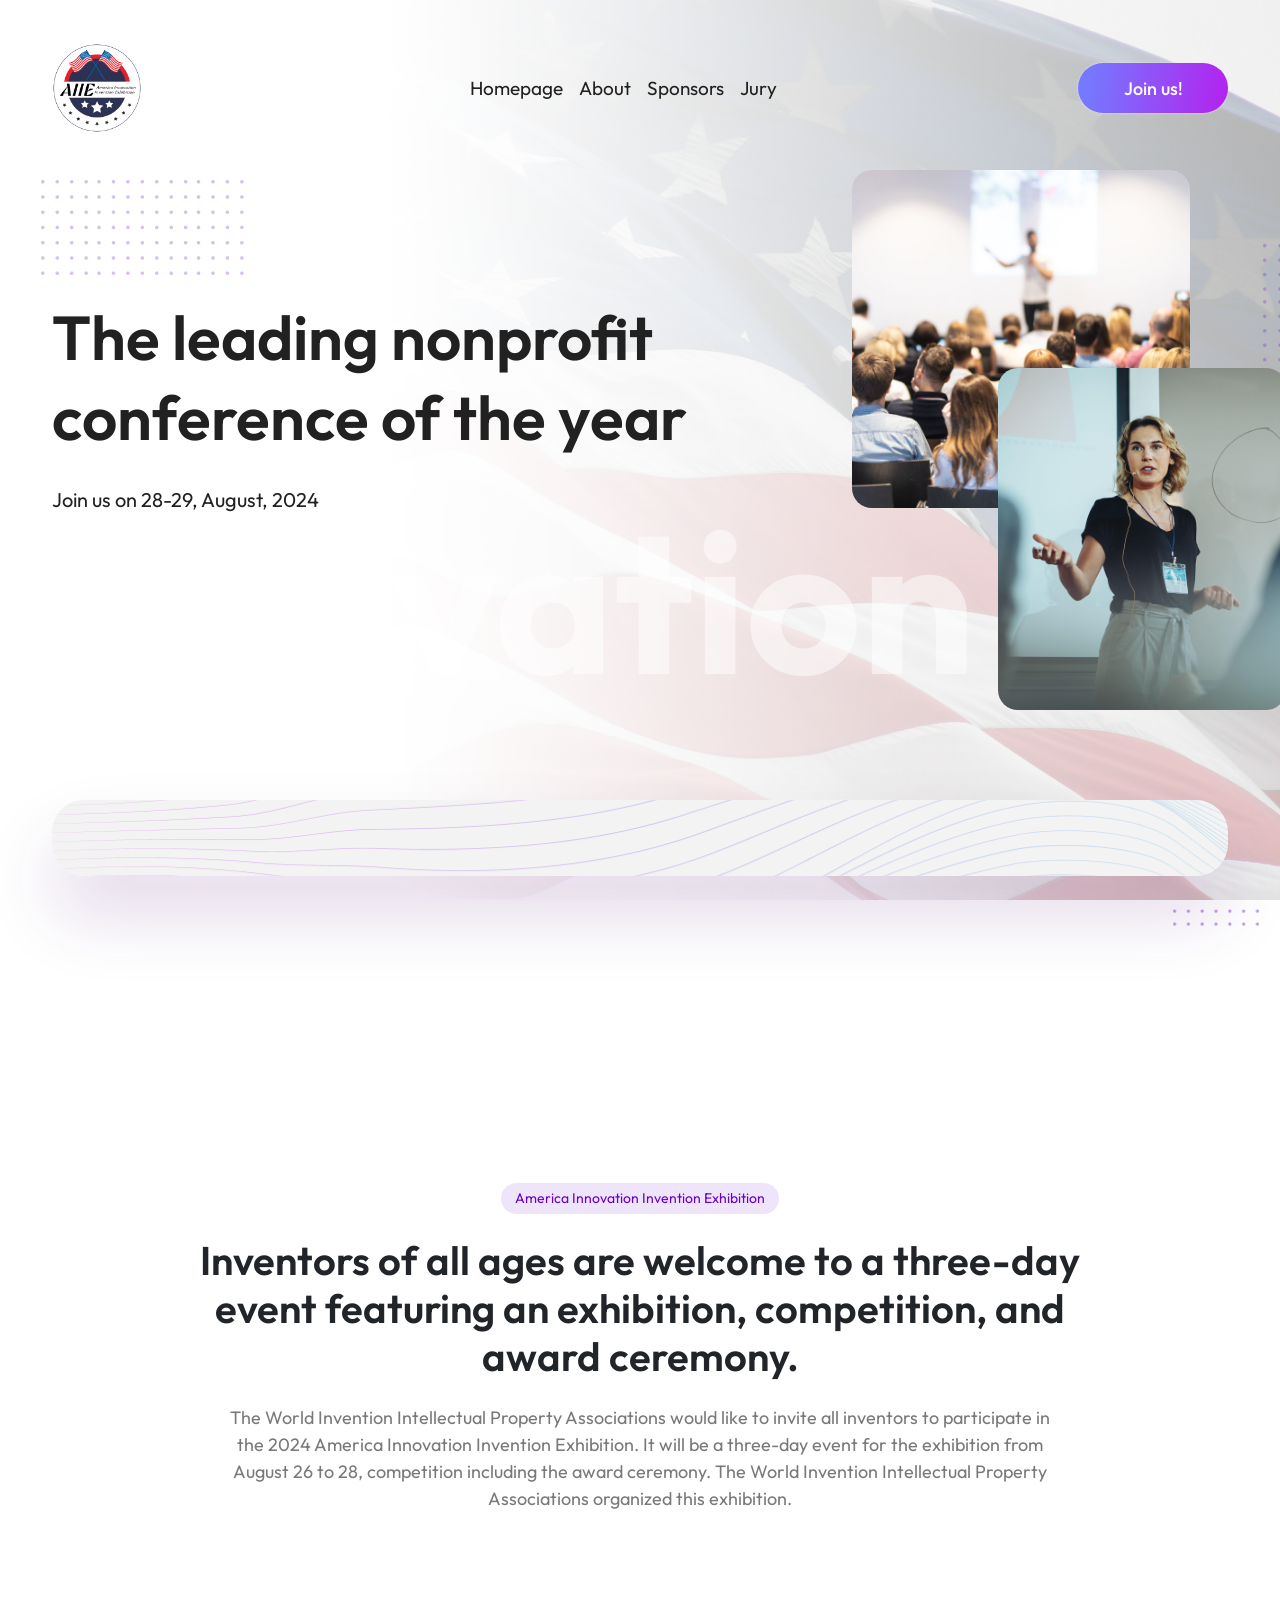
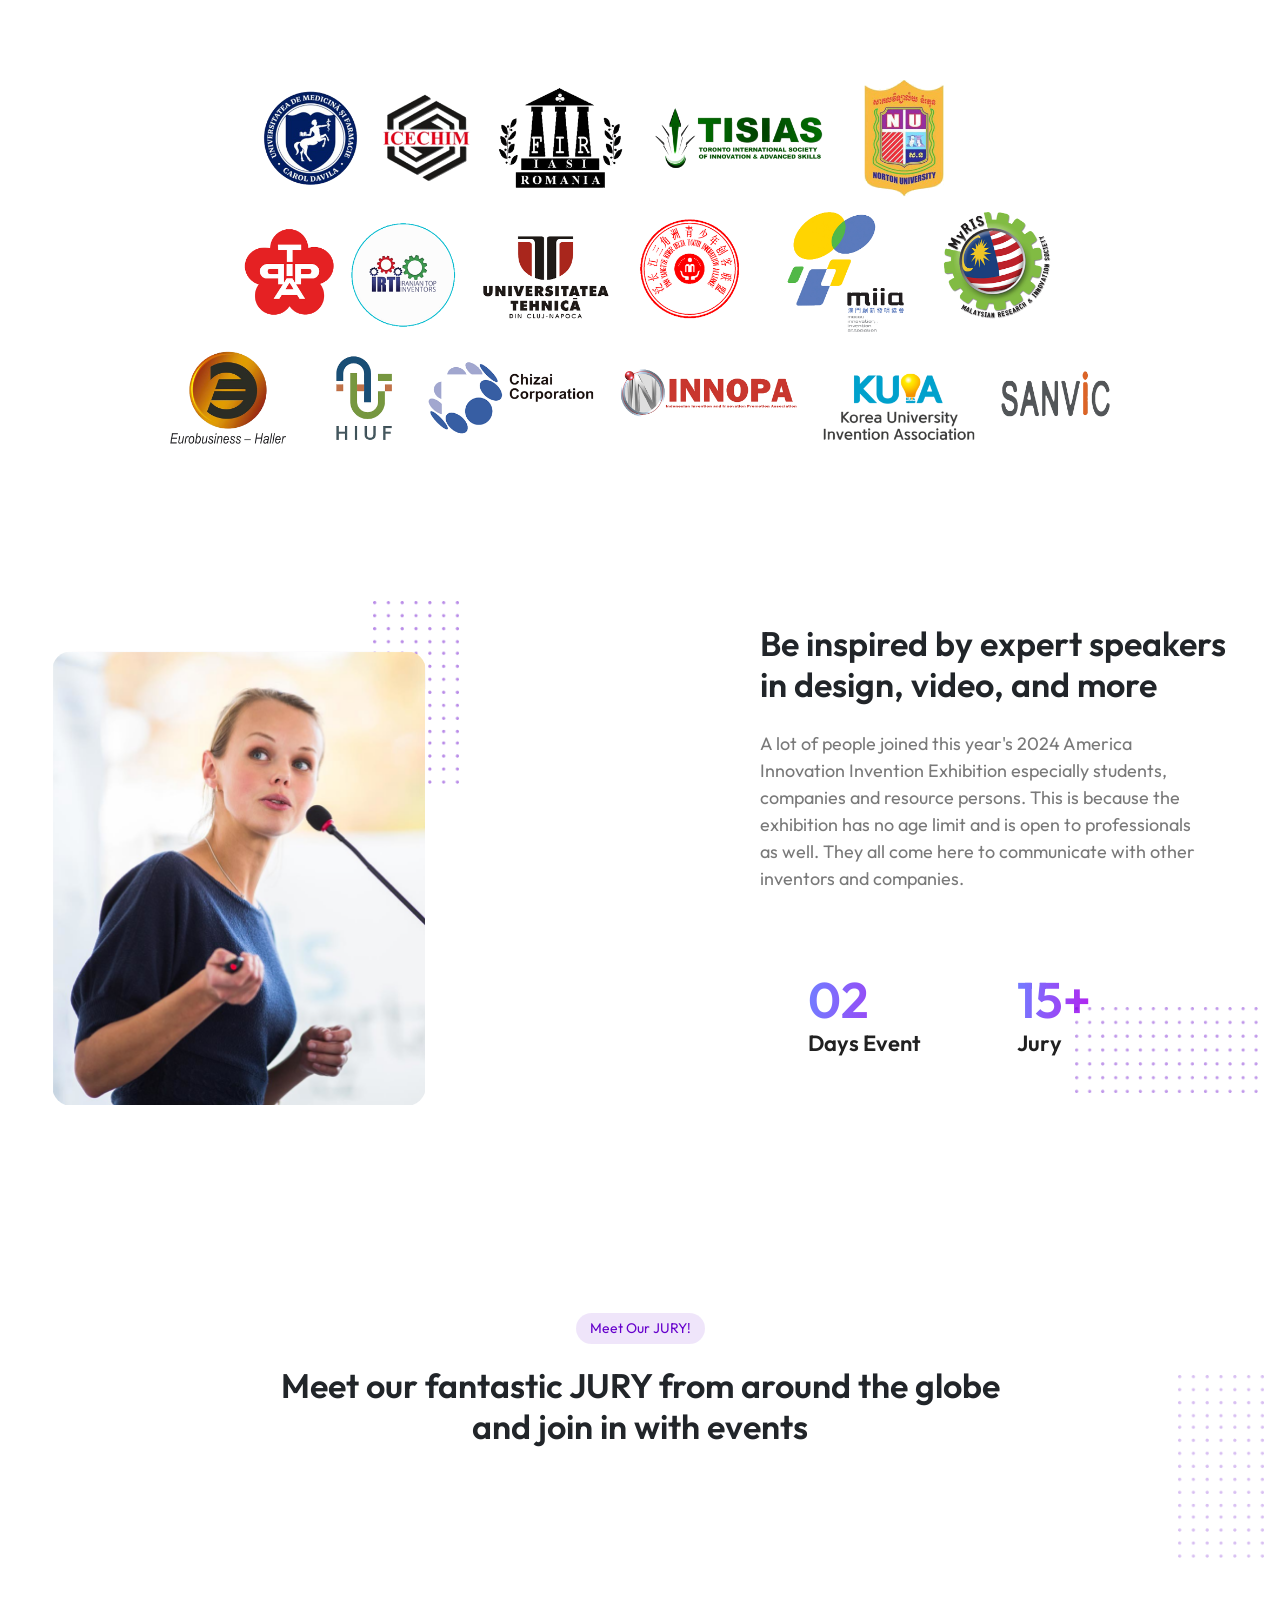
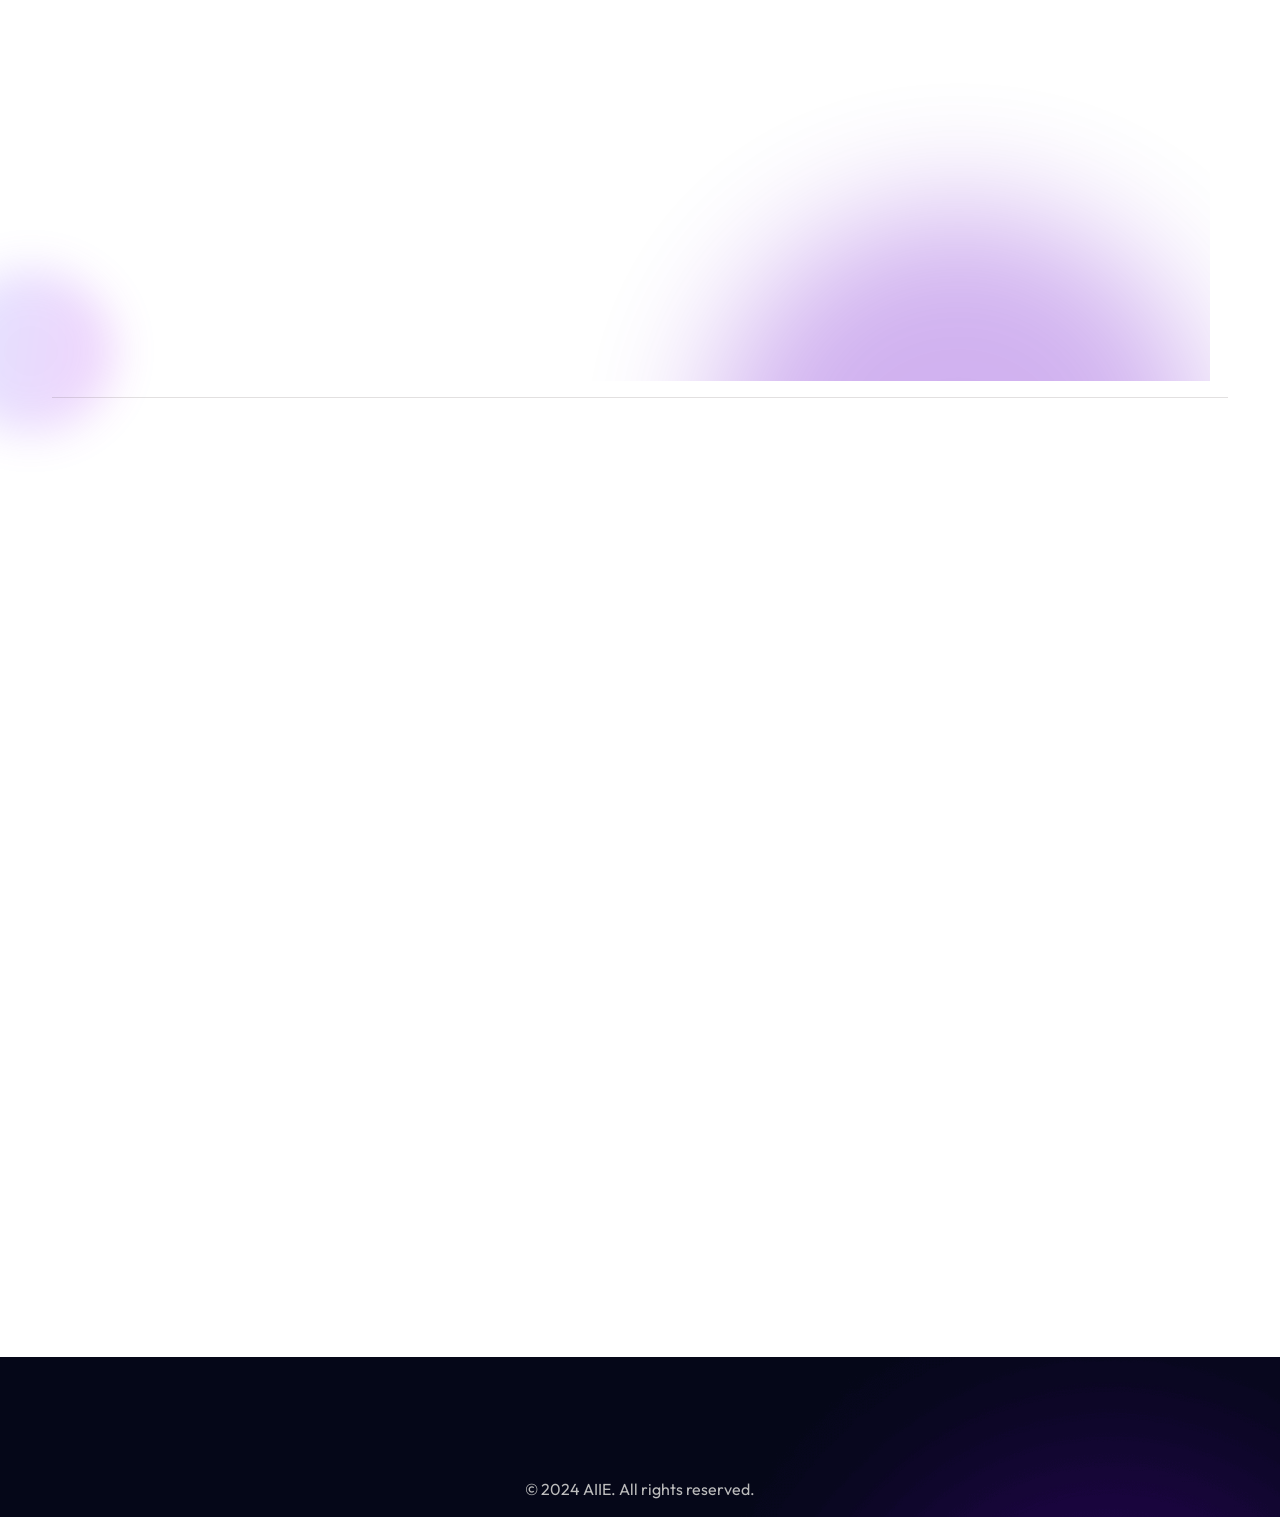
==== commit e1881fb3: "index" ====
--- a/aiie/index.html
+++ b/aiie/index.html
@@ -149,29 +149,6 @@
                   </div>
                </div>
 
-               <div class="hero-slider-item overflow-hidden">
-                  <div class="container position-relative">
-                     <div class="row align-items-center slide-2">
-                        <div class="text-center">
-                           <div class="slider-item-content-wrap">
-                              <div class="item-content2">
-                                 <h3 class="item-title2">
-                                    The leading nonprofit
-                                    conference of the year
-                                 </h3>
-                                 <div class="highlight-text2 img-moving-anim4">
-                                    <strong class="big-title"><span class="text">Innovation</span></strong>
-                                 </div>
-                              </div>
-                           </div>
-                        </div>
-                     </div>
-                     <div class="dots">
-                        <img src="assets/images/dots/dots2.png" alt="Shadow Image" class="dots-4 img-moving-anim2">
-                     </div>
-                  </div>
-                  <img src="assets/images/dots/dots5.png" alt="Shadow Image" class="dots-3 img-moving-anim3">
-               </div>
 
 
             </div>
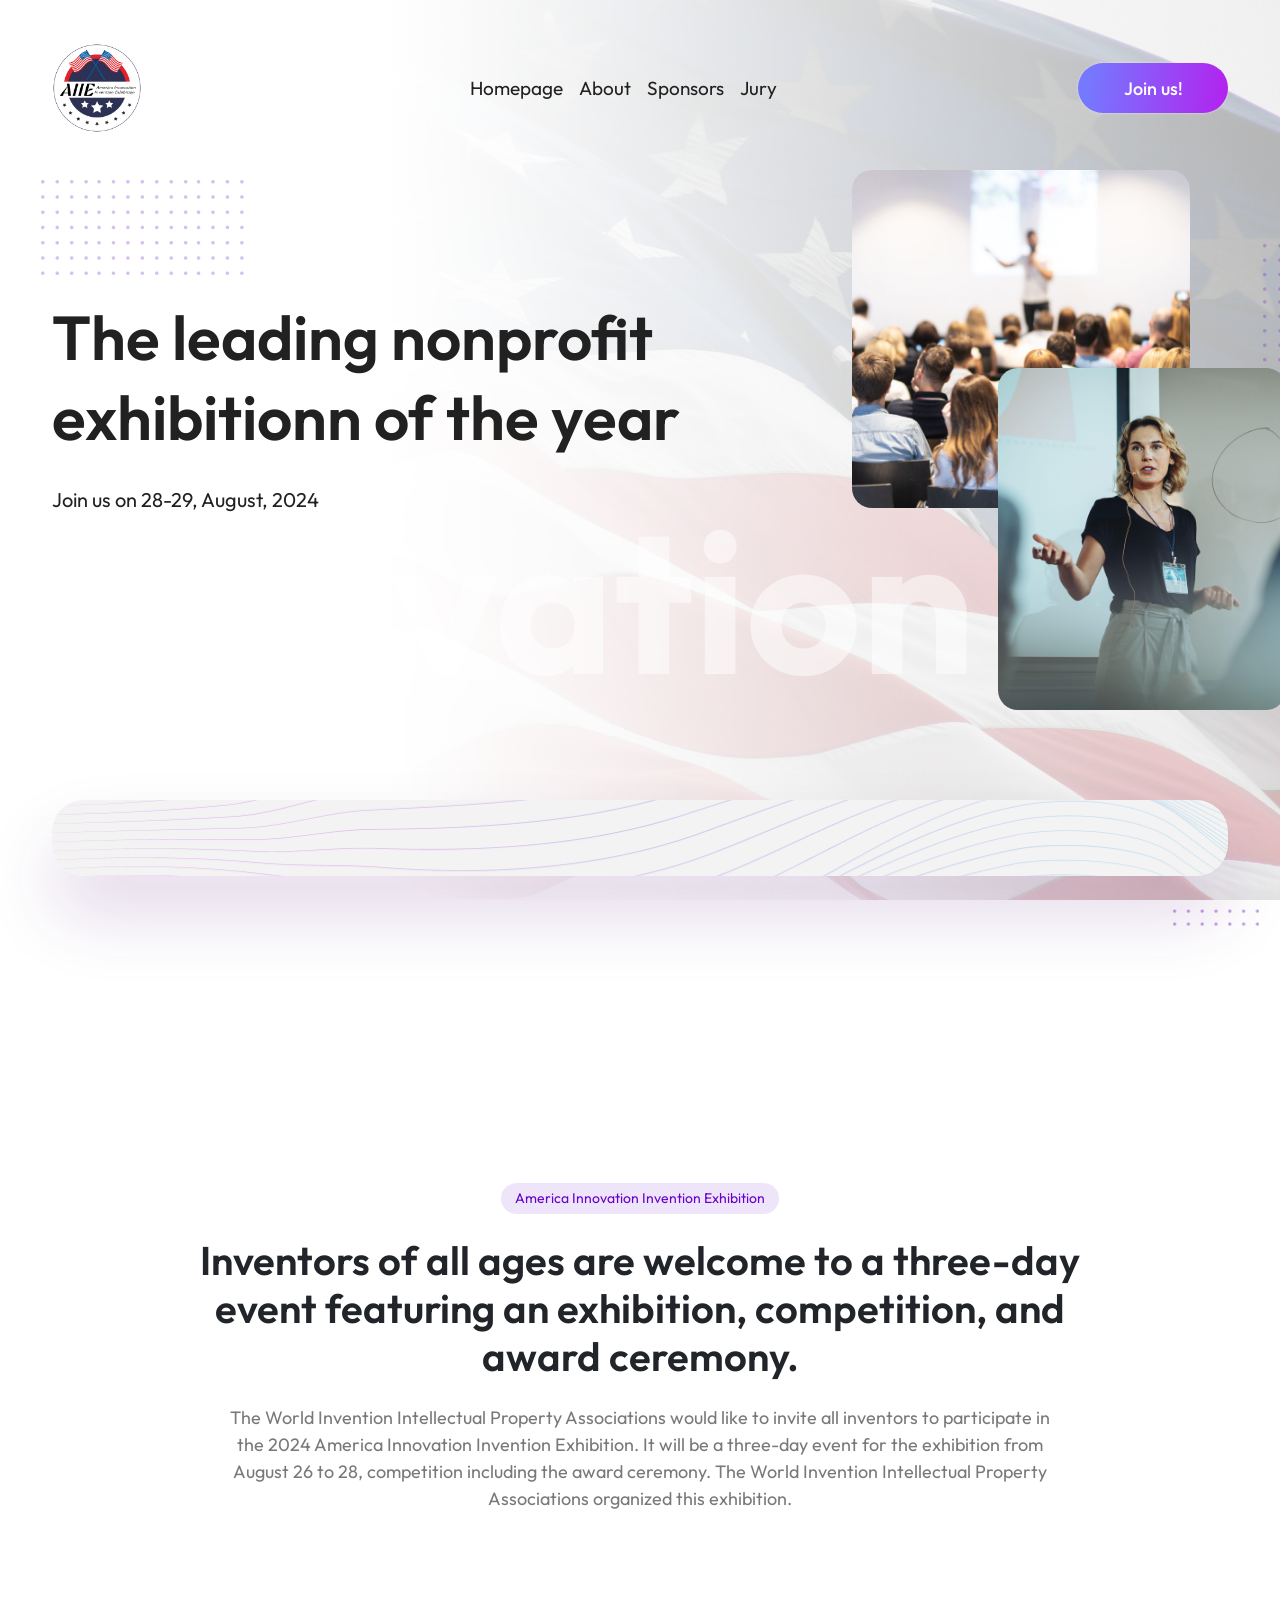
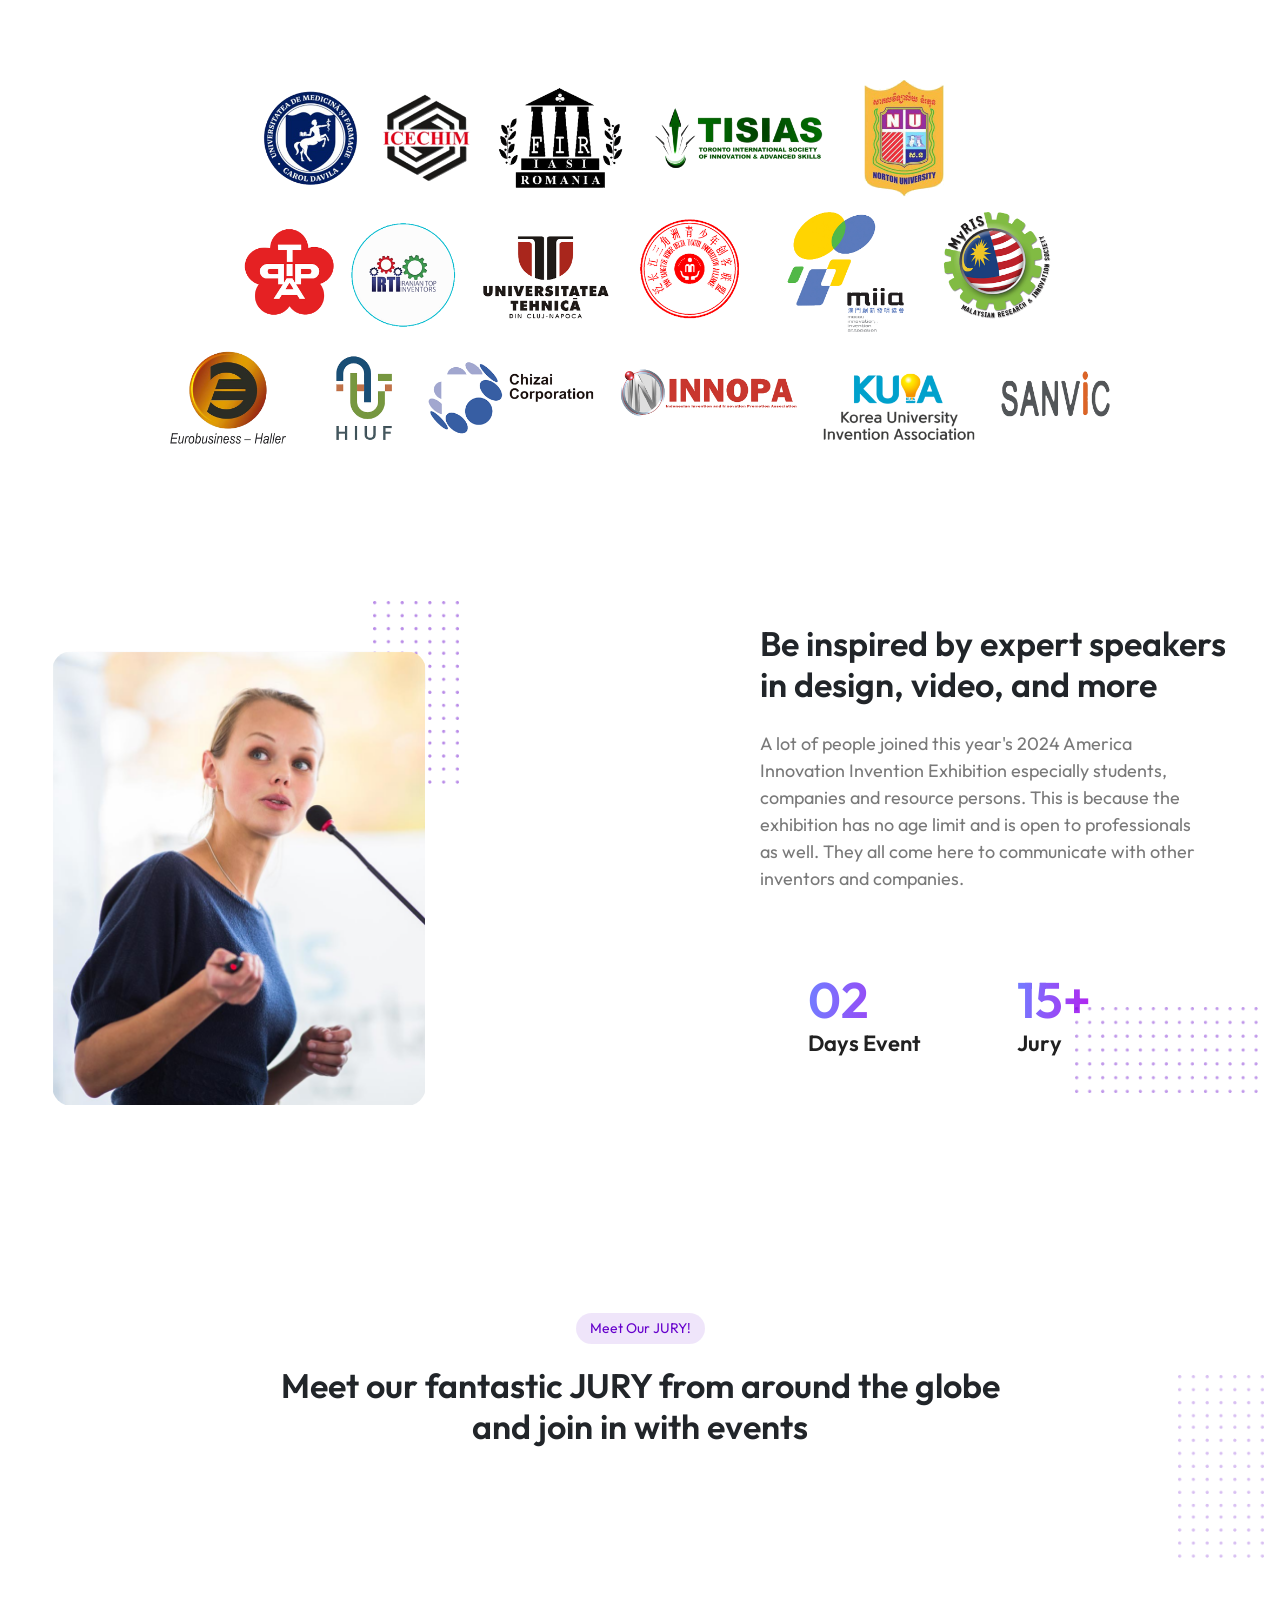
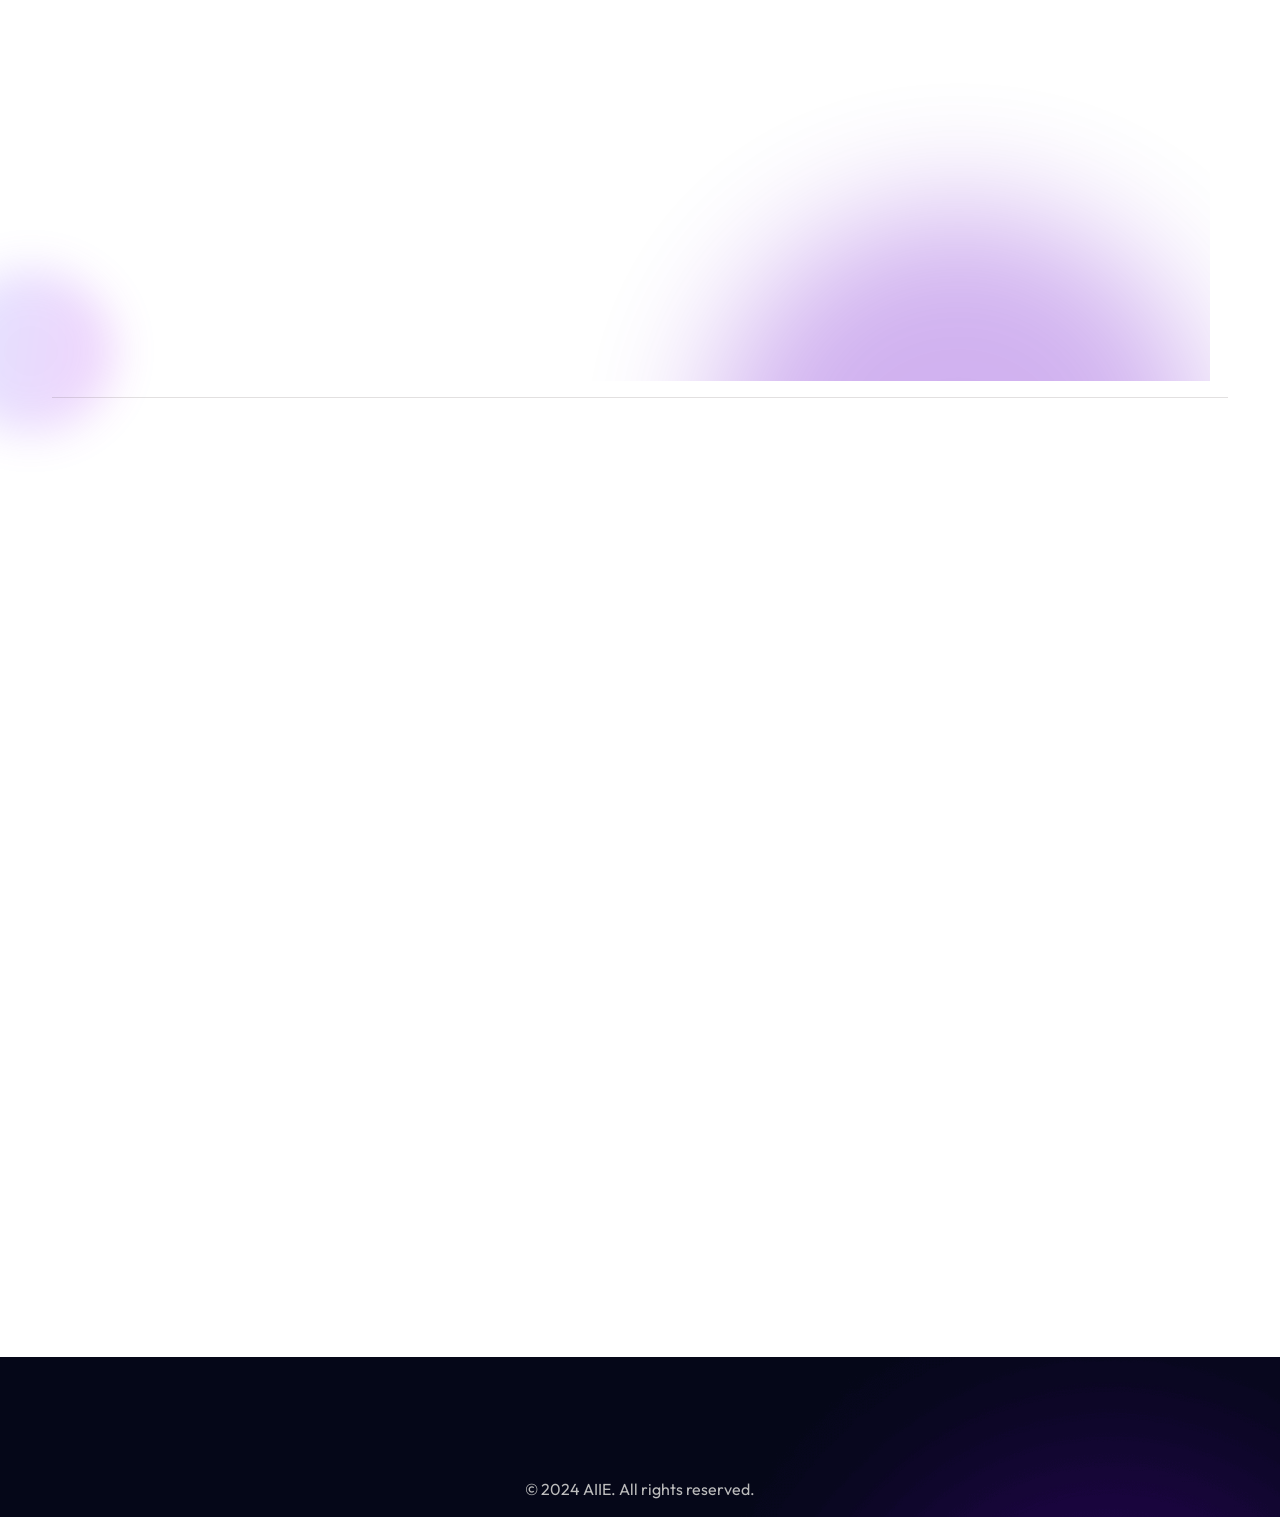
==== commit 6ddd2d8d: "Update index.html" ====
--- a/aiie/index.html
+++ b/aiie/index.html
@@ -120,7 +120,7 @@
                               <div class="item-content">
                                  <h3 class="item-title1">
                                     The leading nonprofit
-                                    conference of the year
+                                    exhibitionn of the year
                                  </h3>
                                  <p class="item-sub">
                                     Join us on 28-29, August, 2024
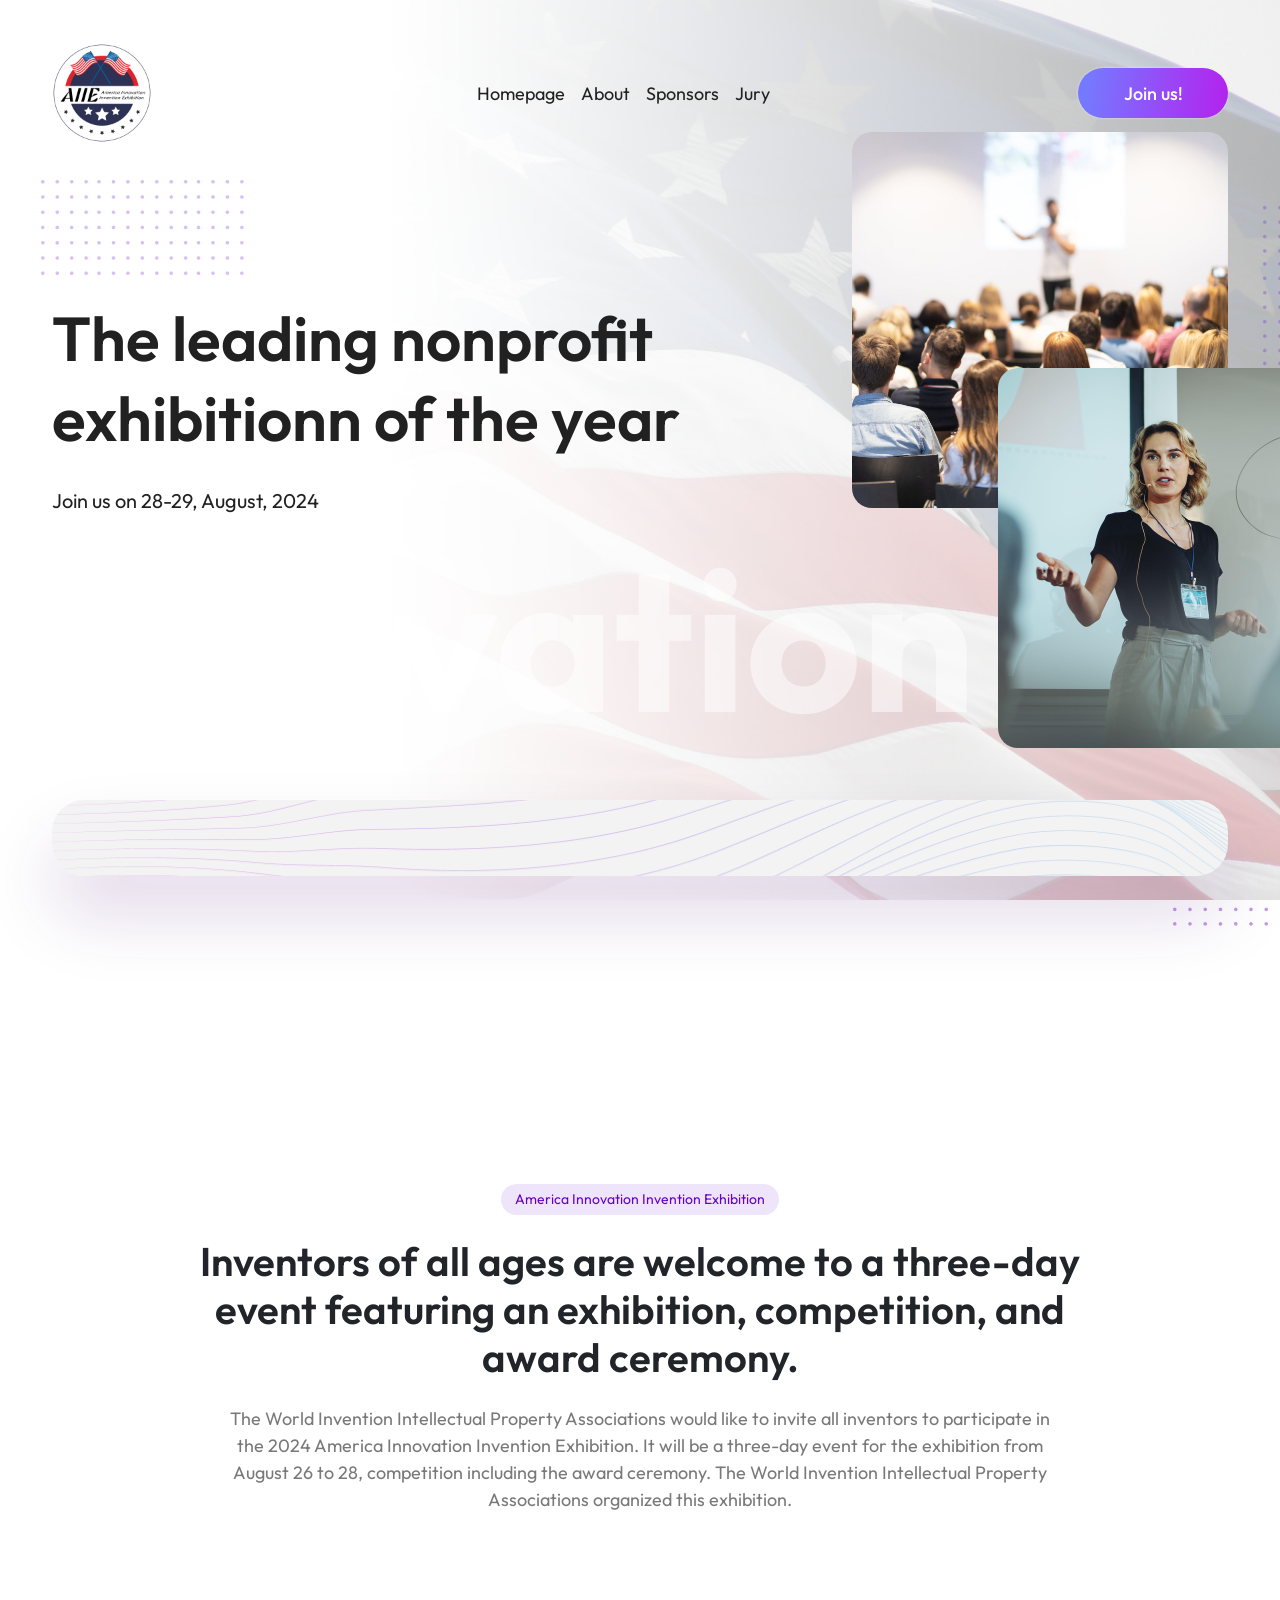
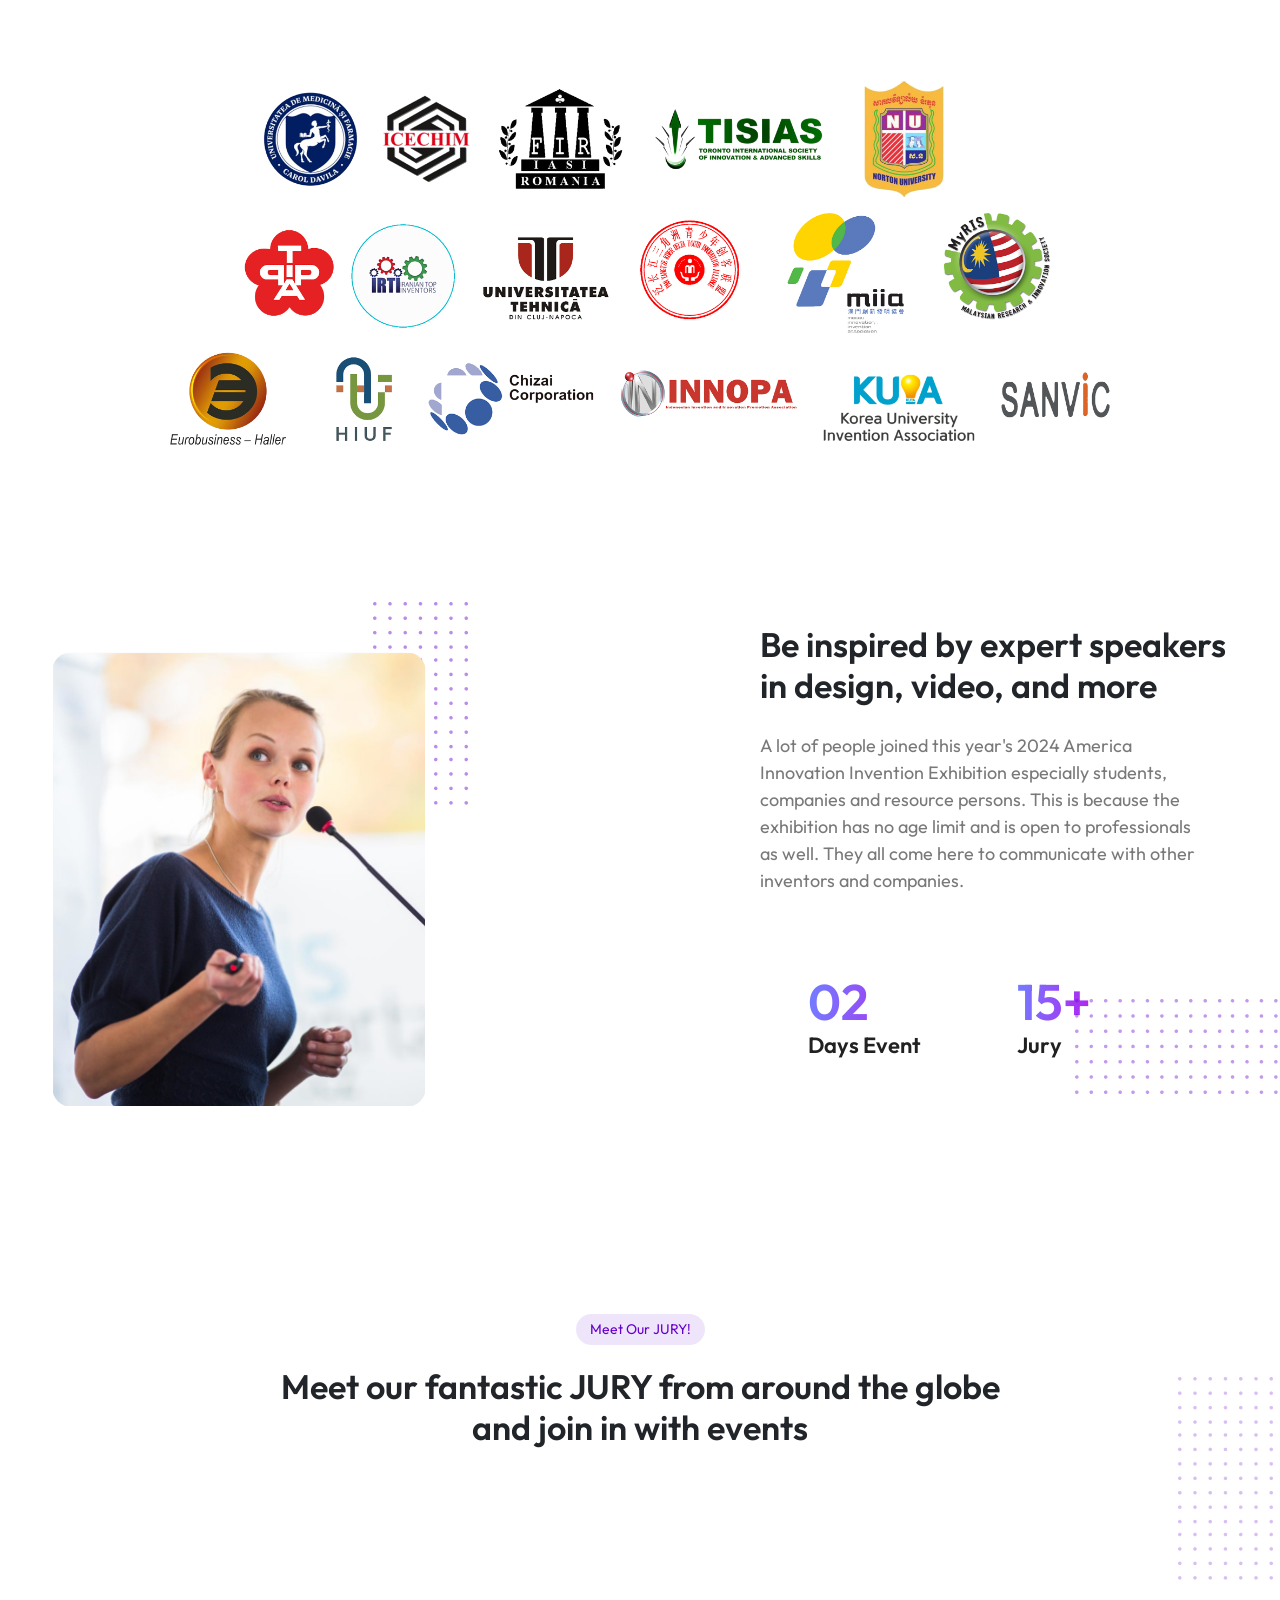
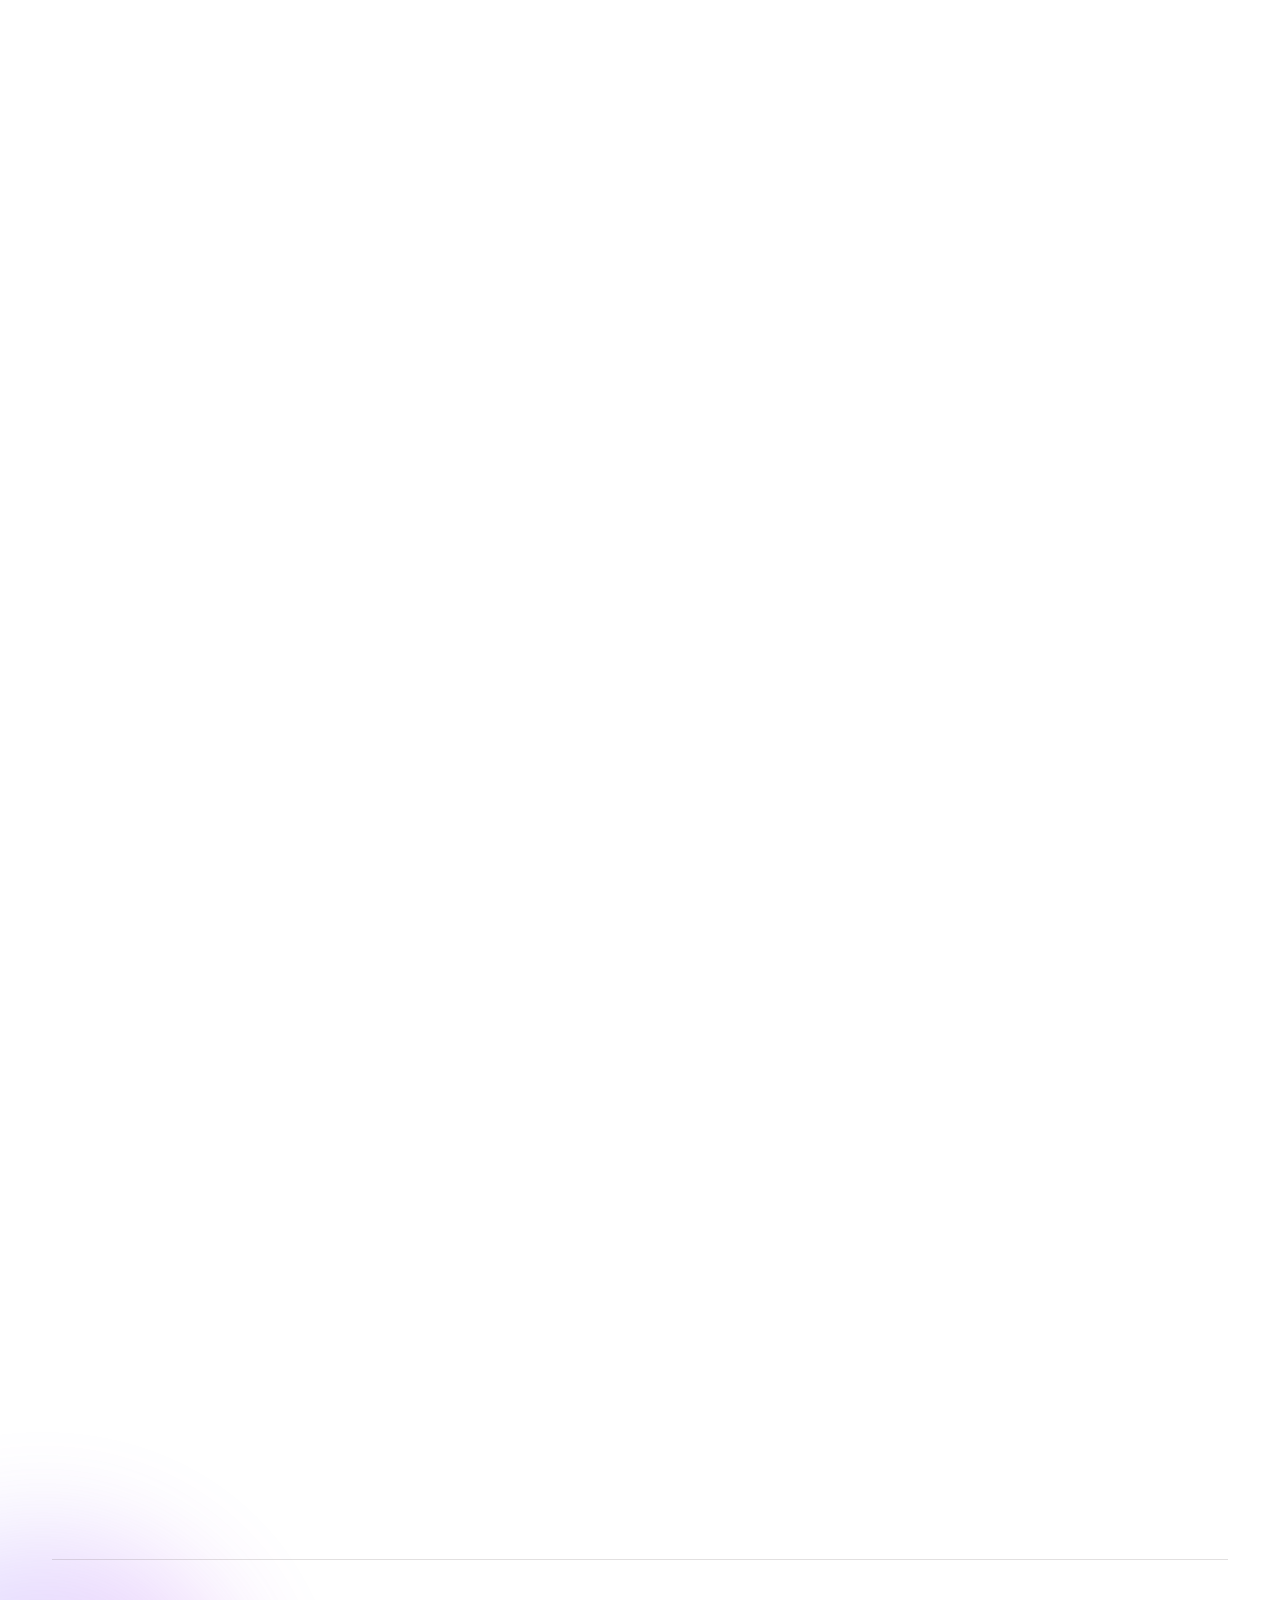
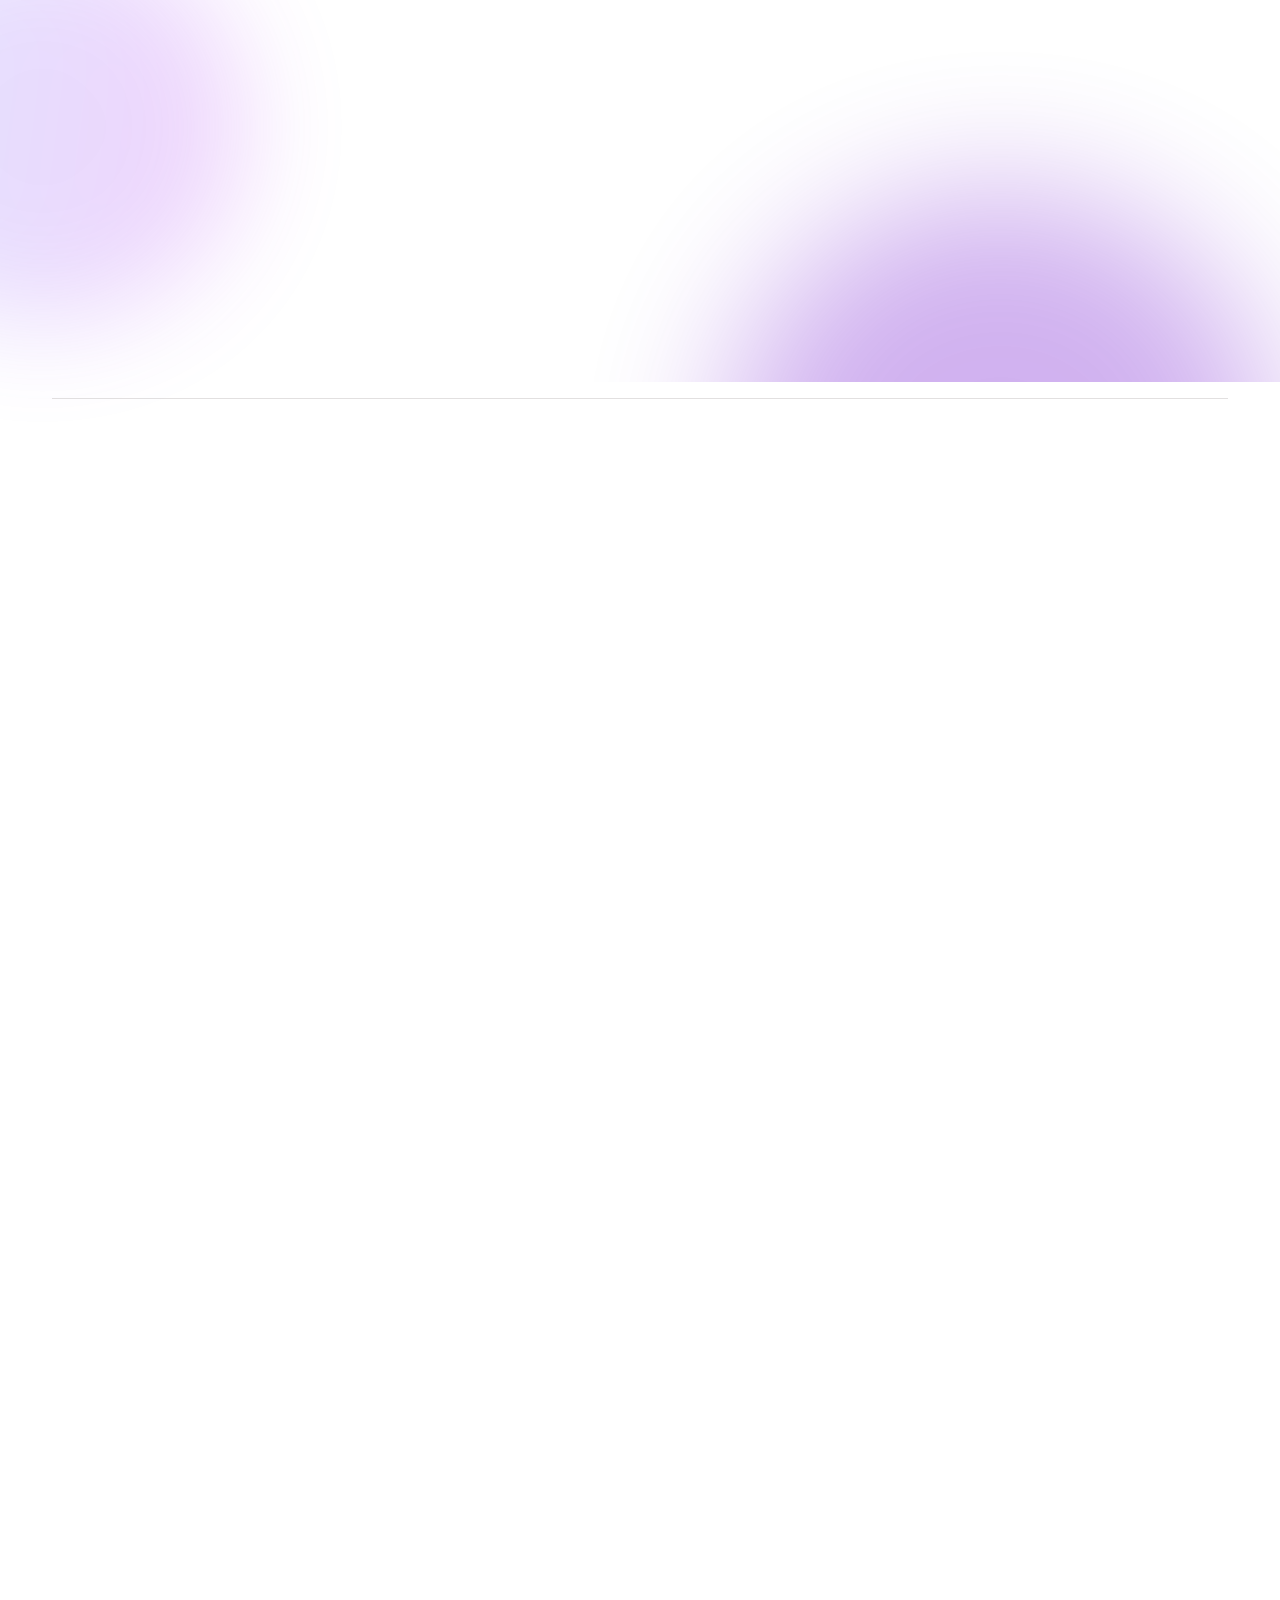
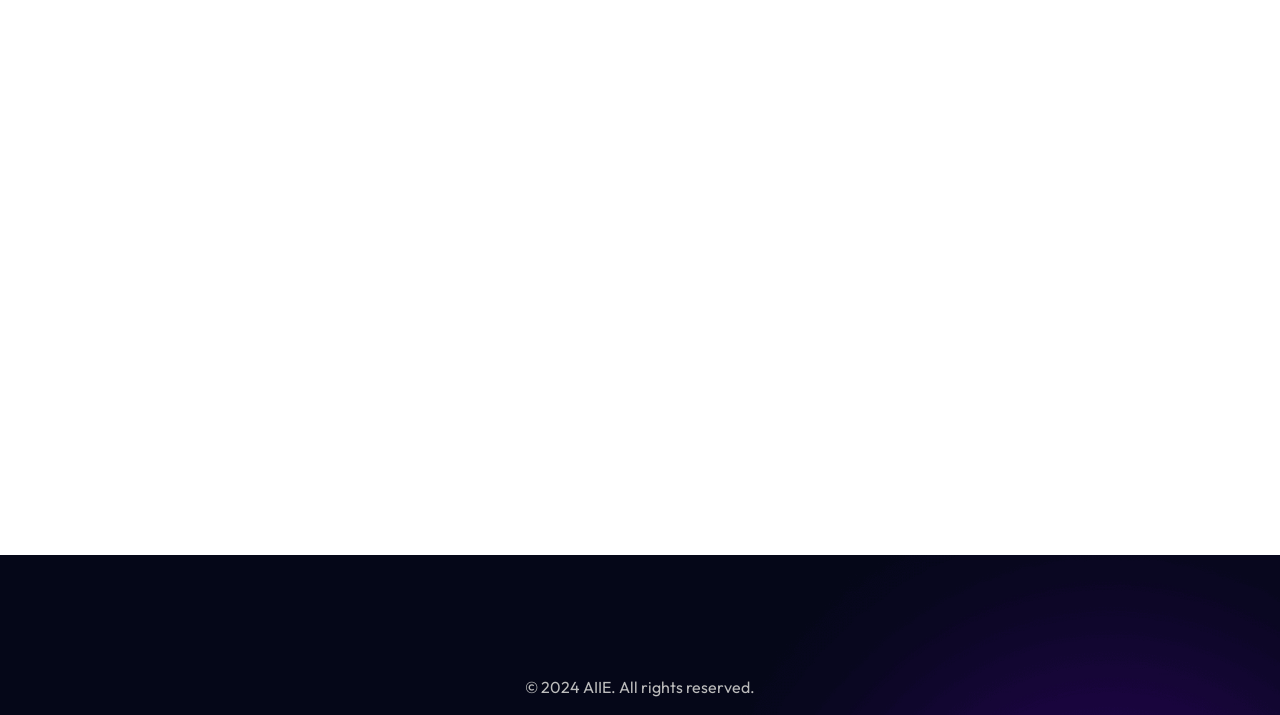
==== commit 57af94ce: "example" ====
--- a/aiie/index.html
+++ b/aiie/index.html
@@ -62,7 +62,8 @@
                      <li class="nav-item">
                         <a href="#speakers" class="nav-link py-3">Jury</a>
                      </li>
-                  </ul>
+					  </li>
+				   </ul> 
                   <div class="mode-and-button d-flex align-items-center">
                      <button class="header-btn custom-btn2">Join us!</button>
                   </div>
@@ -218,9 +219,9 @@
 
       <!-- brand sec start -->
       <div id="sponsors" class="brand-sec">
-         <div class="container">
-             <center><img src="assets/images/brand/partner.png" width="80%" alt"Brand Image 1"></center>
-         </div>
+         <center><div class="container">
+         <img src="assets/images/brand/partner.png" width="80%" alt="Brand Image 1">
+         </div></center>
       </div>
       <!-- brand sec end -->
 
@@ -290,7 +291,7 @@
                         <div class="speakers-gallery-item-thumb overflow-hidden position-relative">
                            <img src="assets/images/gallery/Pak Keong LAI.png" alt="Gallery Image 2">
                         </div>
-                        </ul>
+                        
                         <div class="item-content">
                            <h3 class="title">Pak Keong LAI</h3>
                         </div>
@@ -492,6 +493,49 @@
          <hr>
       </div>
 
+	<!-- gallery sec start -->
+      <section class="gallery-sec" data-aos="fade-up" data-aos-duration="1200">
+         <div class="container-fluid">
+         <div class="col-xl-8 section-head text-center m-auto mb-5">
+            <span class="label">Example</span>
+            <h2 class="title ">
+               Certificate
+            </h2>
+         </div>
+         
+         <center><div class="image-gallery-wrap zoom-gallery d-flex align-items-center">
+            
+            <div class="row g-4">
+               <div class="col-md-6 col-lg-4">
+                  <div class="image-gallery-item" data-aos="fade-up" data-aos-duration="1000">
+                     <a class="item-thumb" href="assets/images/award/1.jpg">
+                        <img src="assets/images/award/1.jpg" alt="Image Gallery 1"> 
+                     </a>
+                     
+                  </div>
+               </div>
+               <div class="col-md-6 col-lg-4">
+                  <div class="image-gallery-item" data-aos="fade-up" data-aos-duration="800">
+                     <a class="item-thumb" href="assets/images/award/2.jpg">
+                        <img src="assets/images/award/2.jpg" alt="Image Gallery 2">
+                     </a>
+                  </div>
+               </div>
+				<div class="col-md-6 col-lg-4">
+                  <div class="image-gallery-item" data-aos="fade-up" data-aos-duration="1000">
+                     <a class="item-thumb" href="assets/images/award/1.jpg">
+                        <img src="assets/images/award/1.jpg" alt="Image Gallery 1"> 
+                     </a>
+                     
+                  </div>
+               </div>
+            </div>
+         </div></center>
+      </div>
+      </section>
+      <!-- gallery sec end -->
+	
+	
       <!-- contact sec start -->
       <section class="contact-sec" data-aos="zoom-in" data-aos-duration="1000">
          <div class="container">
@@ -638,7 +682,6 @@
                         });
                      </script>
 
-                  </form>
                </div>
             </div>
          </div>
--- a/aiie/assets/css/style.css
+++ b/aiie/assets/css/style.css
@@ -14,7 +14,7 @@
 }
 
 img {
-  max-width: 90%;
+  max-width: 100%;
   height: auto;
 }
 
@@ -264,7 +264,7 @@
   transition: 0.6s;
 }
 .header-area .nav-item a {
-  font-size: 19px;
+  font-size: 18px;
   color: #212121;
 }
 .header-area .nav-item:hover {
@@ -276,7 +276,7 @@
 }
 .header-area .mode-and-button .mode .light-mode {
   margin-right: 20px;
-  font-size: 19px;
+  font-size: 16px;
   color: #212121;
 }
 
@@ -1087,7 +1087,7 @@
   right: 0px;
 }
 .gallery-sec .shape img {
-  width: 100%;
+  width: 300px;
 }
 .gallery-sec .image-gallery-wrap .image-gallery-item {
   position: relative;
@@ -1160,8 +1160,8 @@
   z-index: -1;
 }
 .speakers-gallery-sec .shape img {
-  width: 190px;
-  height: 250px;
+  width: 350px;
+  height: 700px;
 }
 .speakers-gallery-sec .speakers-gallery-items-wrap {
   position: relative;
@@ -1253,9 +1253,6 @@
 }
 
 /* speakers gallery sec end*/
-
-
-
 /* brand sec start */
 .brand-sec {
   padding: 80px 0px;
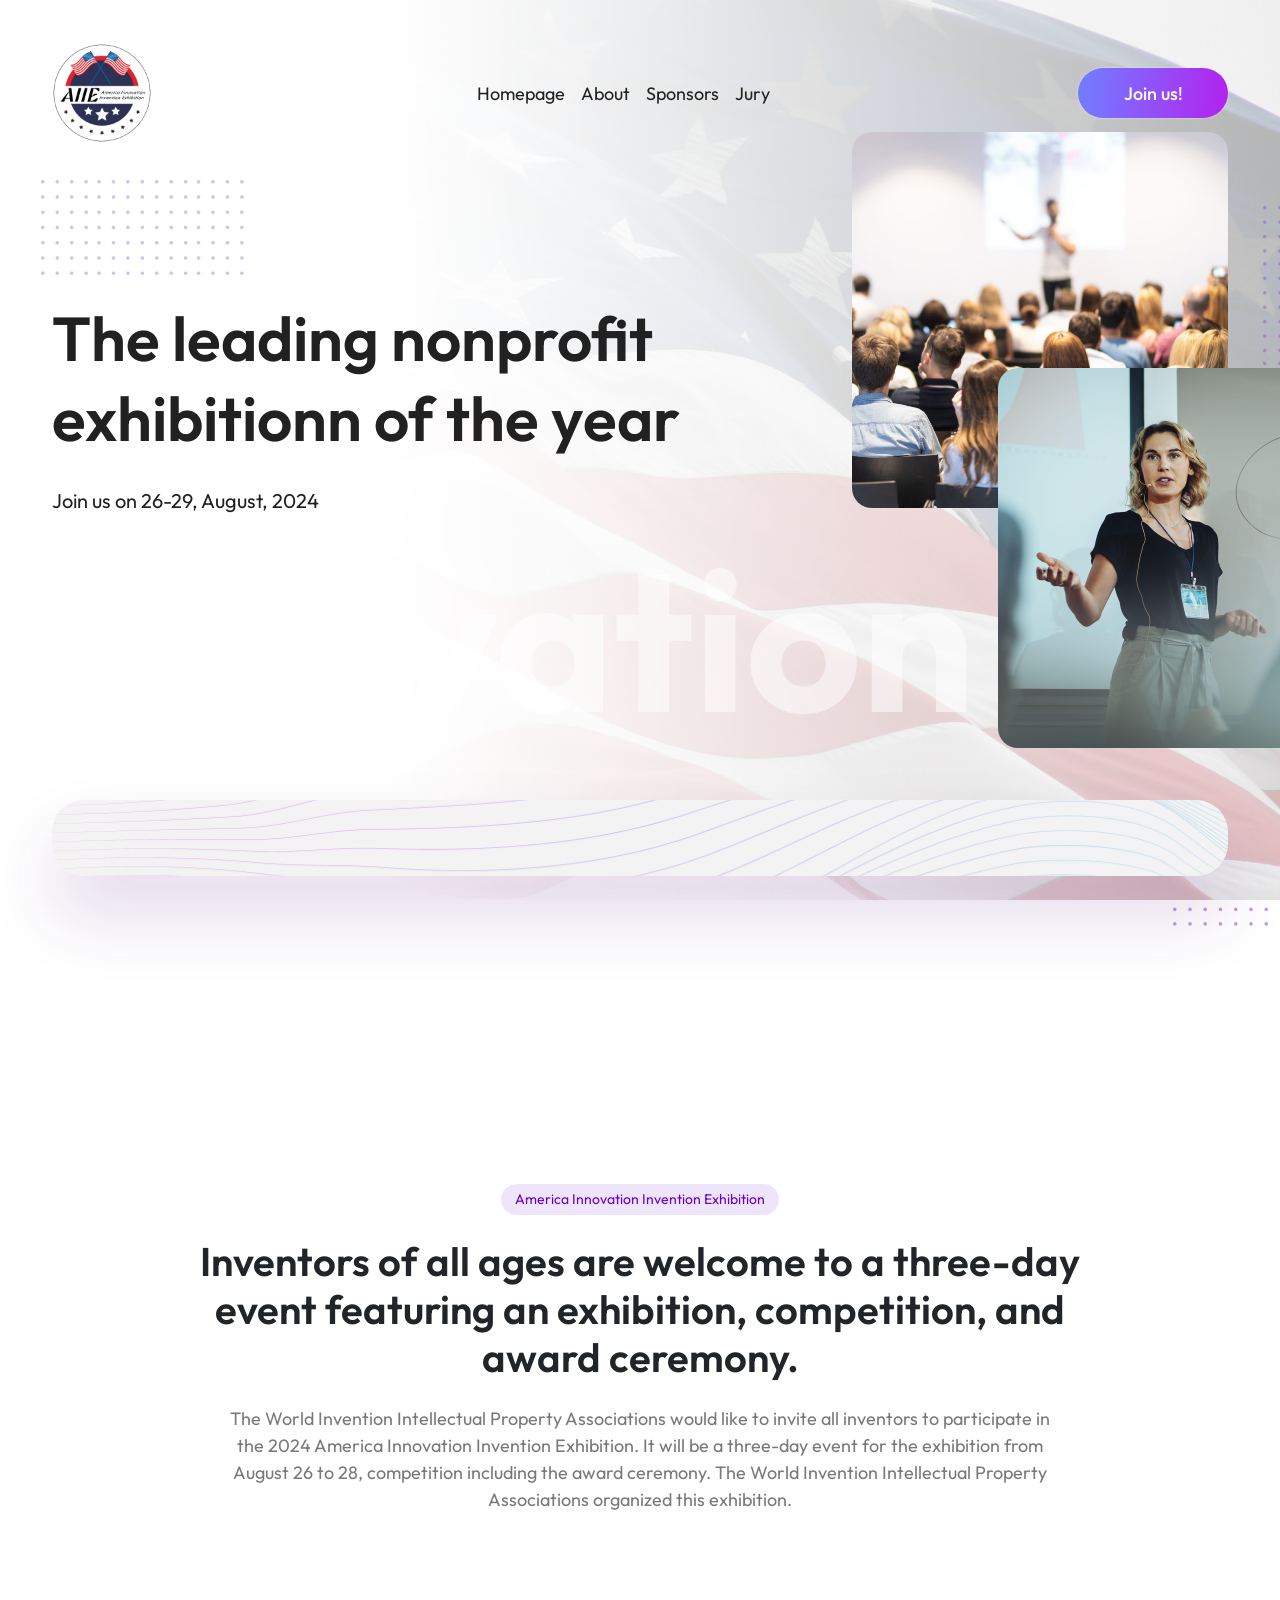
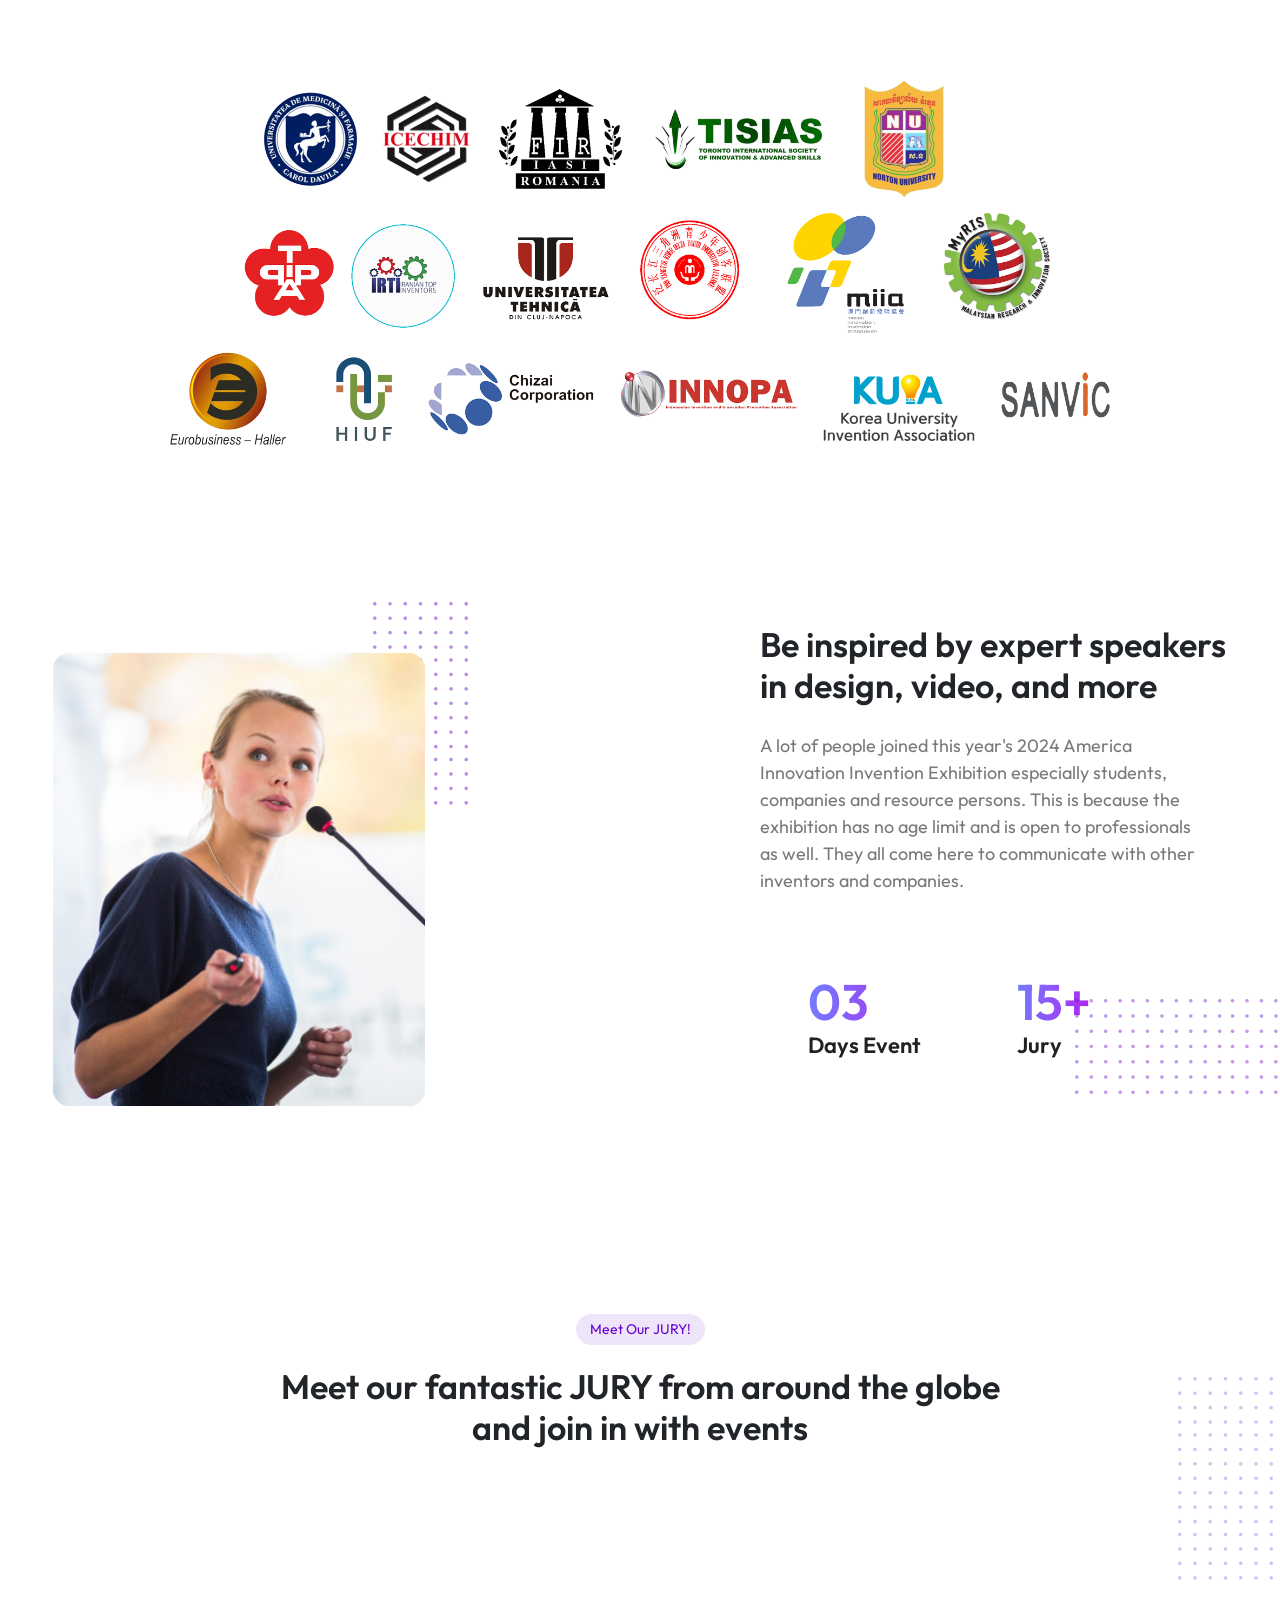
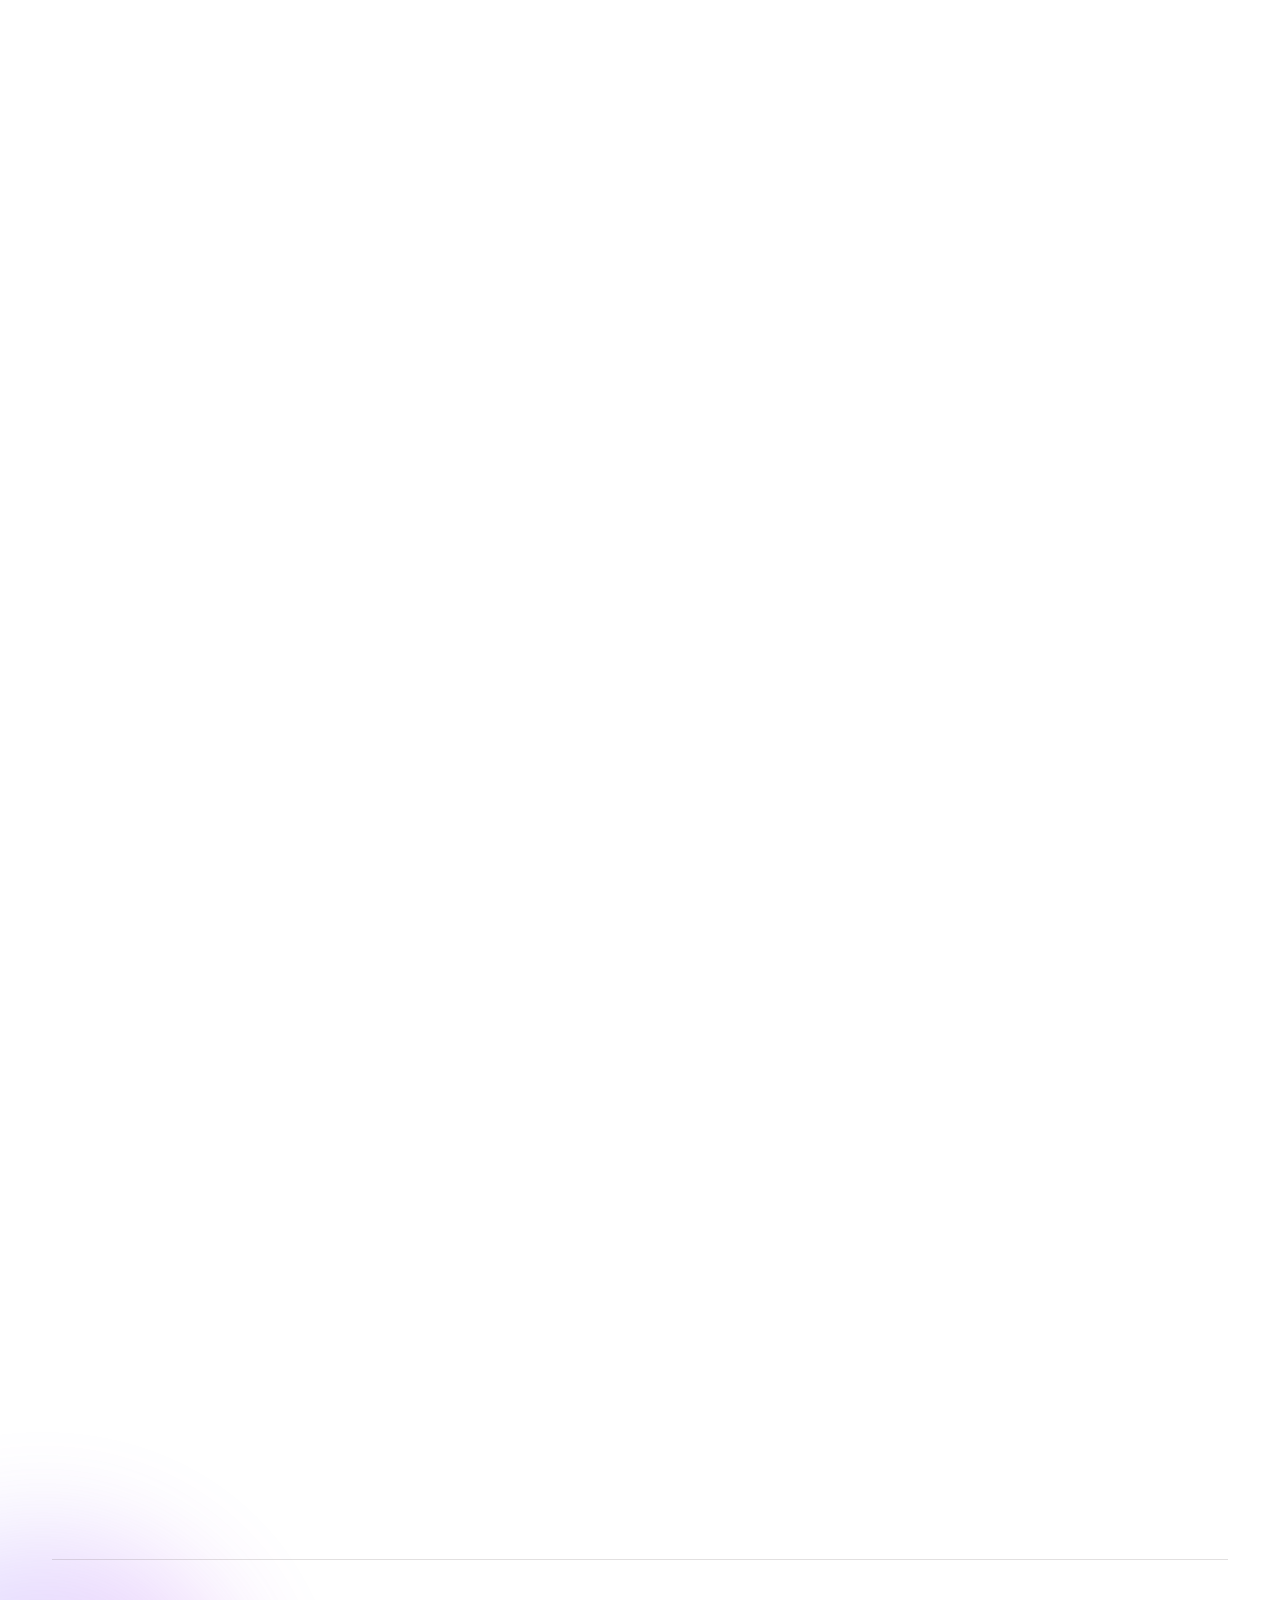
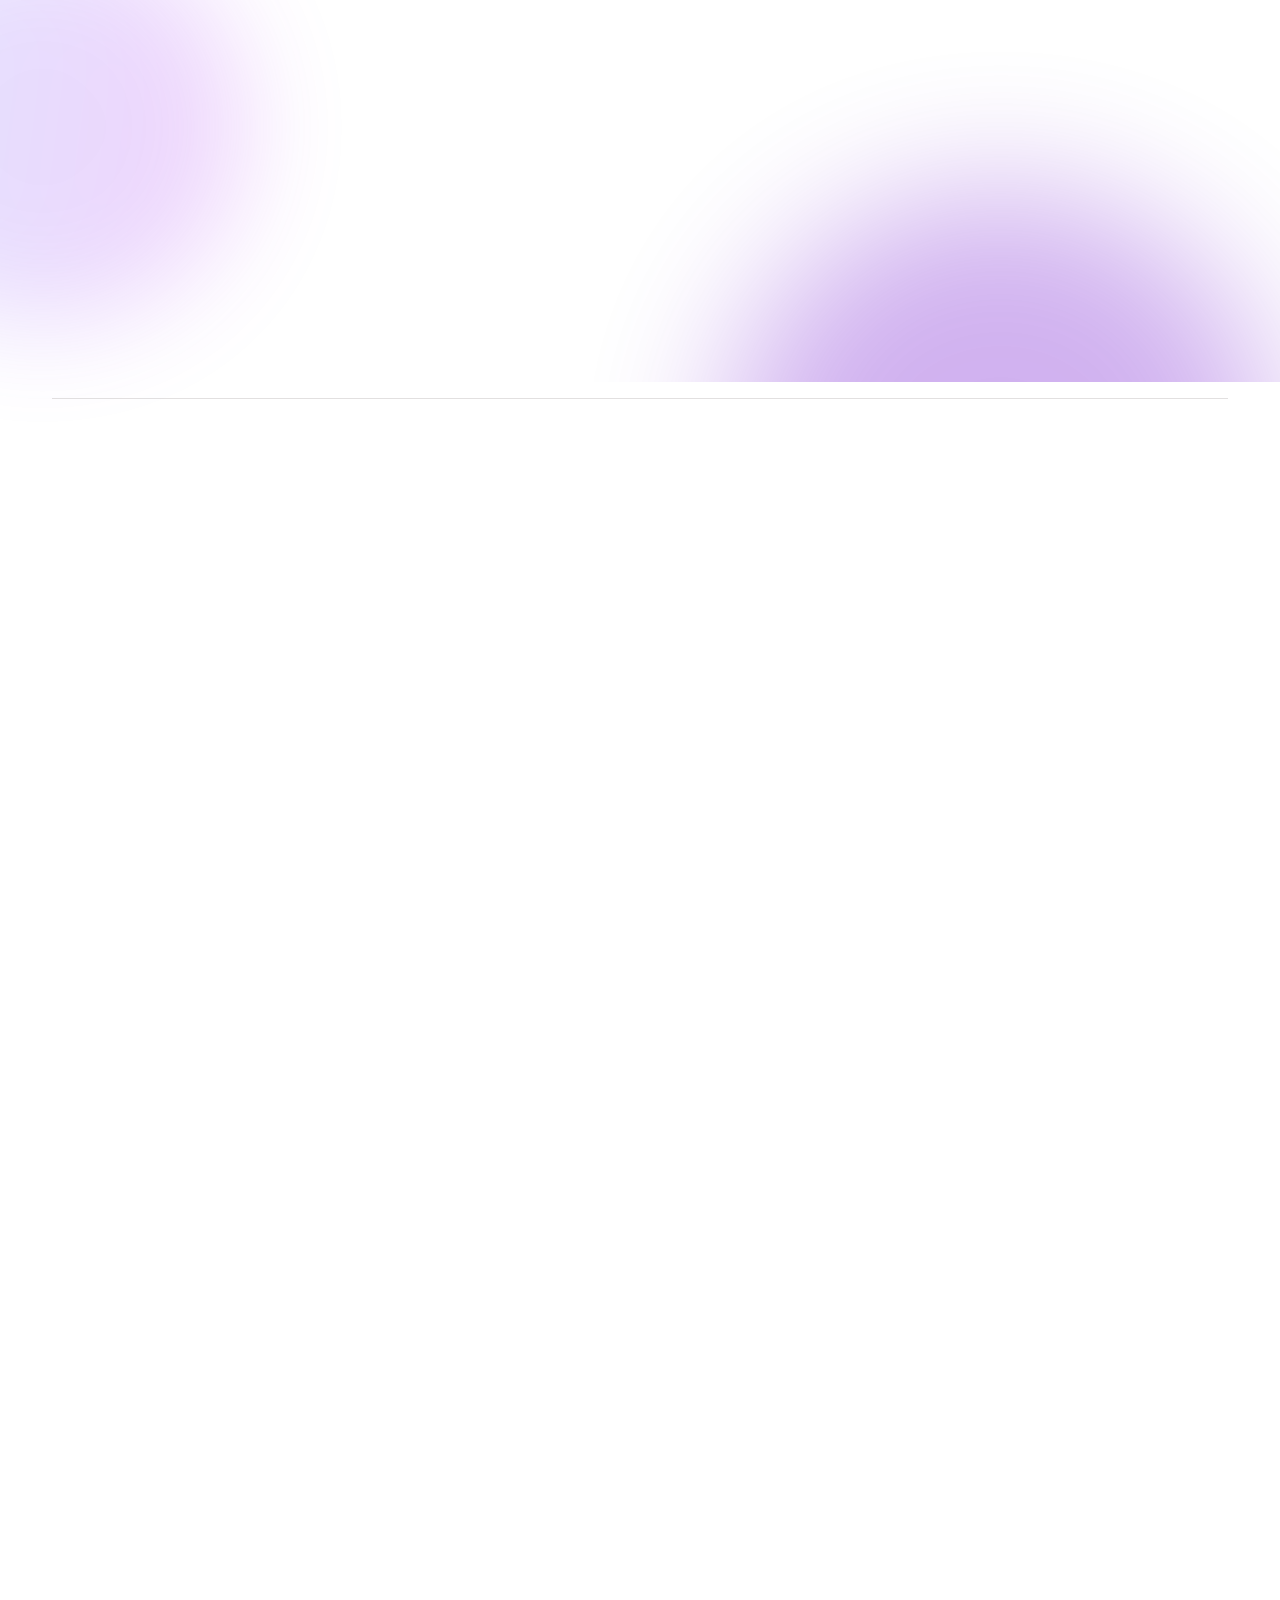
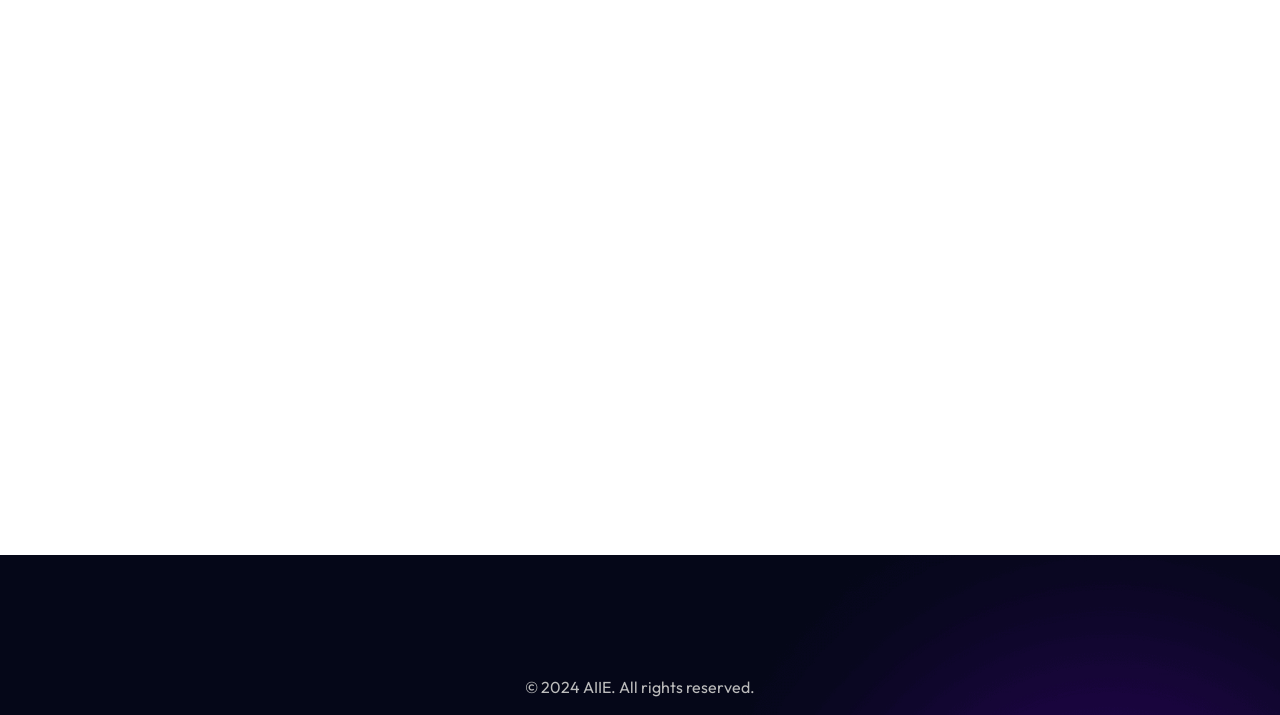
==== commit 38032090: "date" ====
--- a/aiie/index.html
+++ b/aiie/index.html
@@ -63,7 +63,7 @@
                         <a href="#speakers" class="nav-link py-3">Jury</a>
                      </li>
 					  </li>
-				   </ul> 
+				   </ul>
                   <div class="mode-and-button d-flex align-items-center">
                      <button class="header-btn custom-btn2">Join us!</button>
                   </div>
@@ -124,7 +124,7 @@
                                     exhibitionn of the year
                                  </h3>
                                  <p class="item-sub">
-                                    Join us on 28-29, August, 2024
+                                    Join us on 26-29, August, 2024
                                  </p>
                                  <div class="button-group">
                                  </div>
@@ -215,7 +215,7 @@
       </section>
       <!-- about sec end -->
 
-     
+
 
       <!-- brand sec start -->
       <div id="sponsors" class="brand-sec">
@@ -251,7 +251,7 @@
 here to communicate with other inventors and companies.
                      </p>
                      <div class="management d-flex">
-                        <h3 class="event count-block p-lg-5 p-3"><span>02</span>Days Event</h3>
+                        <h3 class="event count-block p-lg-5 p-3"><span>03</span>Days Event</h3>
                         <h3 class="speakers count-block p-lg-5 p-3"><span>15+</span>Jury</h3>
                      </div>
                      <div class="dots img-moving-anim3">
@@ -291,7 +291,7 @@
                         <div class="speakers-gallery-item-thumb overflow-hidden position-relative">
                            <img src="assets/images/gallery/Pak Keong LAI.png" alt="Gallery Image 2">
                         </div>
-                        
+
                         <div class="item-content">
                            <h3 class="title">Pak Keong LAI</h3>
                         </div>
@@ -447,11 +447,11 @@
                         </div>
                      </div>
                   </div>
-				   
-				   
-				   
-				   
-				   
+
+
+
+
+
                </div>
                <div class="dots img-moving-anim1">
                   <img src="assets/images/dots/dots8.png" alt="Shadow Image">
@@ -502,16 +502,16 @@
                Certificate
             </h2>
          </div>
-         
+
          <center><div class="image-gallery-wrap zoom-gallery d-flex align-items-center">
-            
+
             <div class="row g-4">
                <div class="col-md-6 col-lg-4">
                   <div class="image-gallery-item" data-aos="fade-up" data-aos-duration="1000">
                      <a class="item-thumb" href="assets/images/award/1.jpg">
-                        <img src="assets/images/award/1.jpg" alt="Image Gallery 1"> 
+                        <img src="assets/images/award/1.jpg" alt="Image Gallery 1">
                      </a>
-                     
+
                   </div>
                </div>
                <div class="col-md-6 col-lg-4">
@@ -523,10 +523,10 @@
                </div>
 				<div class="col-md-6 col-lg-4">
                   <div class="image-gallery-item" data-aos="fade-up" data-aos-duration="1000">
-                     <a class="item-thumb" href="assets/images/award/1.jpg">
-                        <img src="assets/images/award/1.jpg" alt="Image Gallery 1"> 
+                     <a class="item-thumb" href="assets/images/award/3.jpg">
+                        <img src="assets/images/award/3.jpg" alt="Image Gallery 1">
                      </a>
-                     
+
                   </div>
                </div>
             </div>
@@ -534,8 +534,8 @@
       </div>
       </section>
       <!-- gallery sec end -->
-	
-	
+
+
       <!-- contact sec start -->
       <section class="contact-sec" data-aos="zoom-in" data-aos-duration="1000">
          <div class="container">
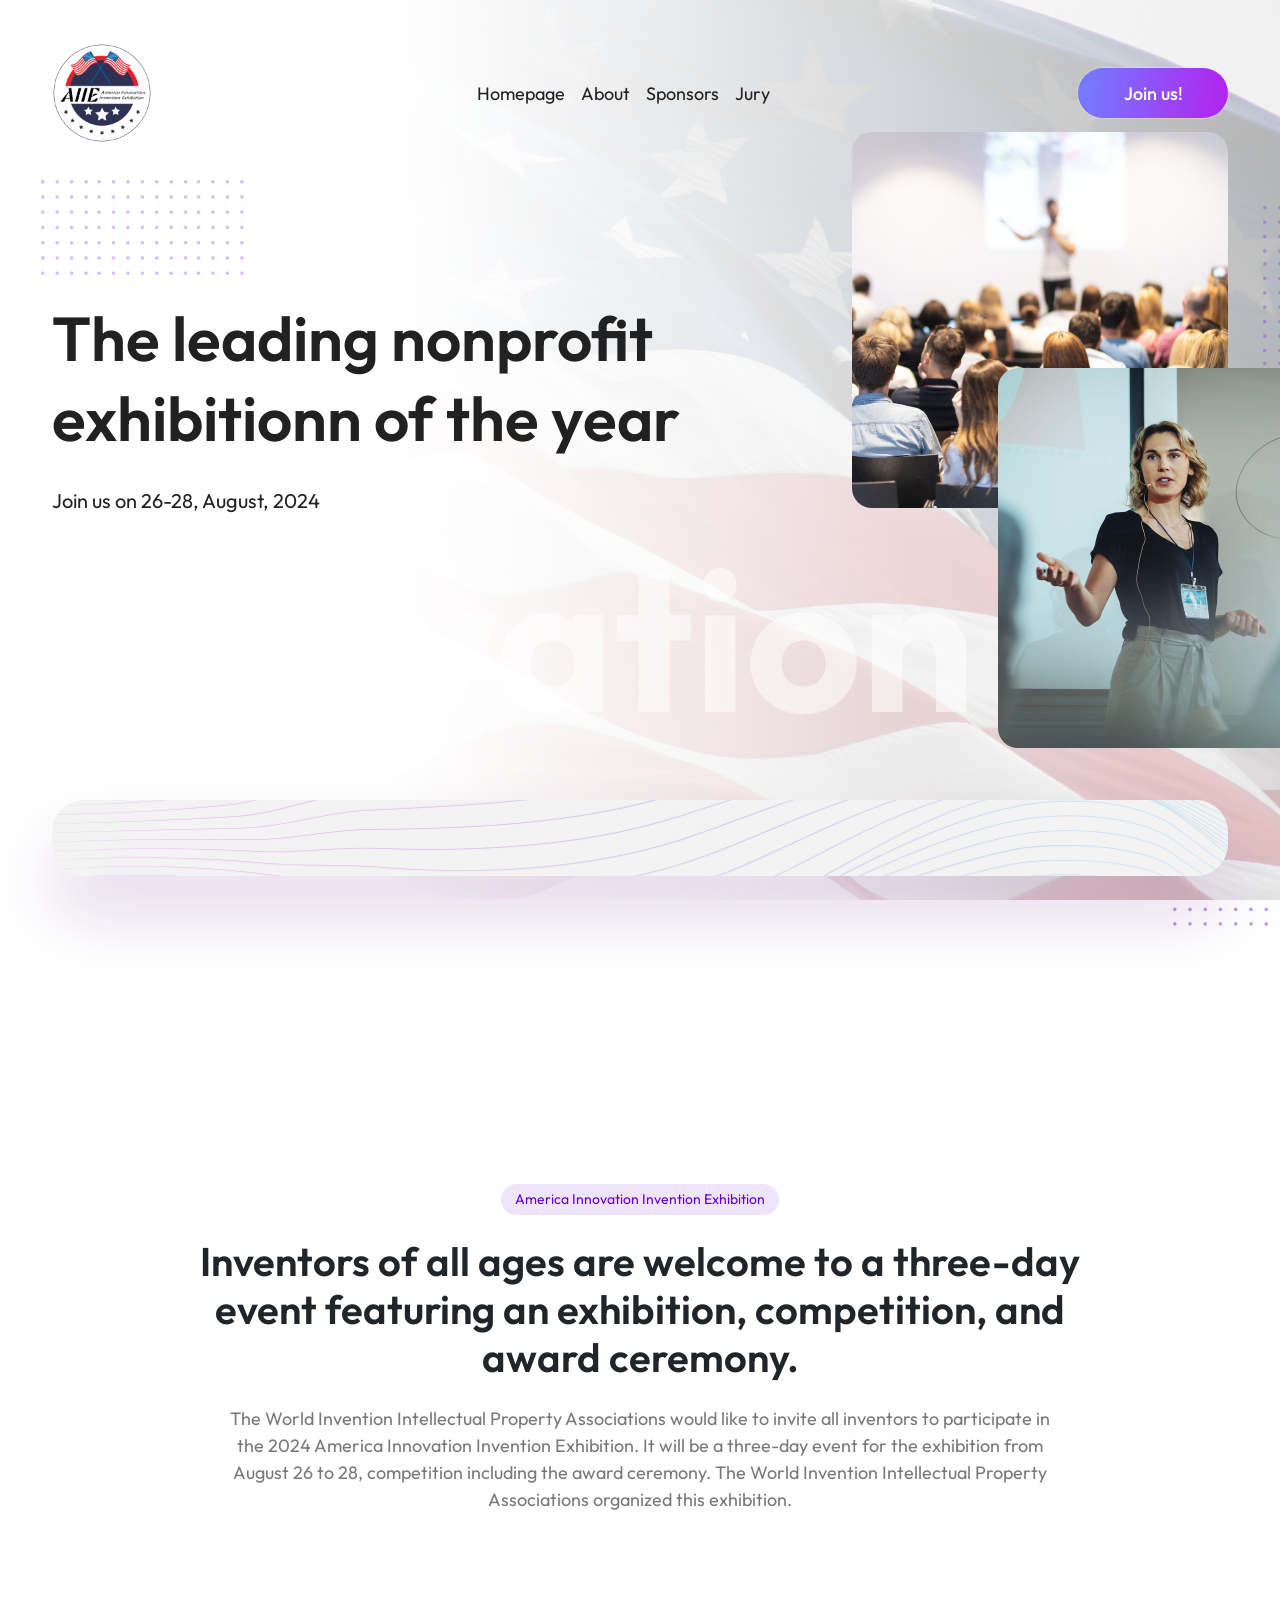
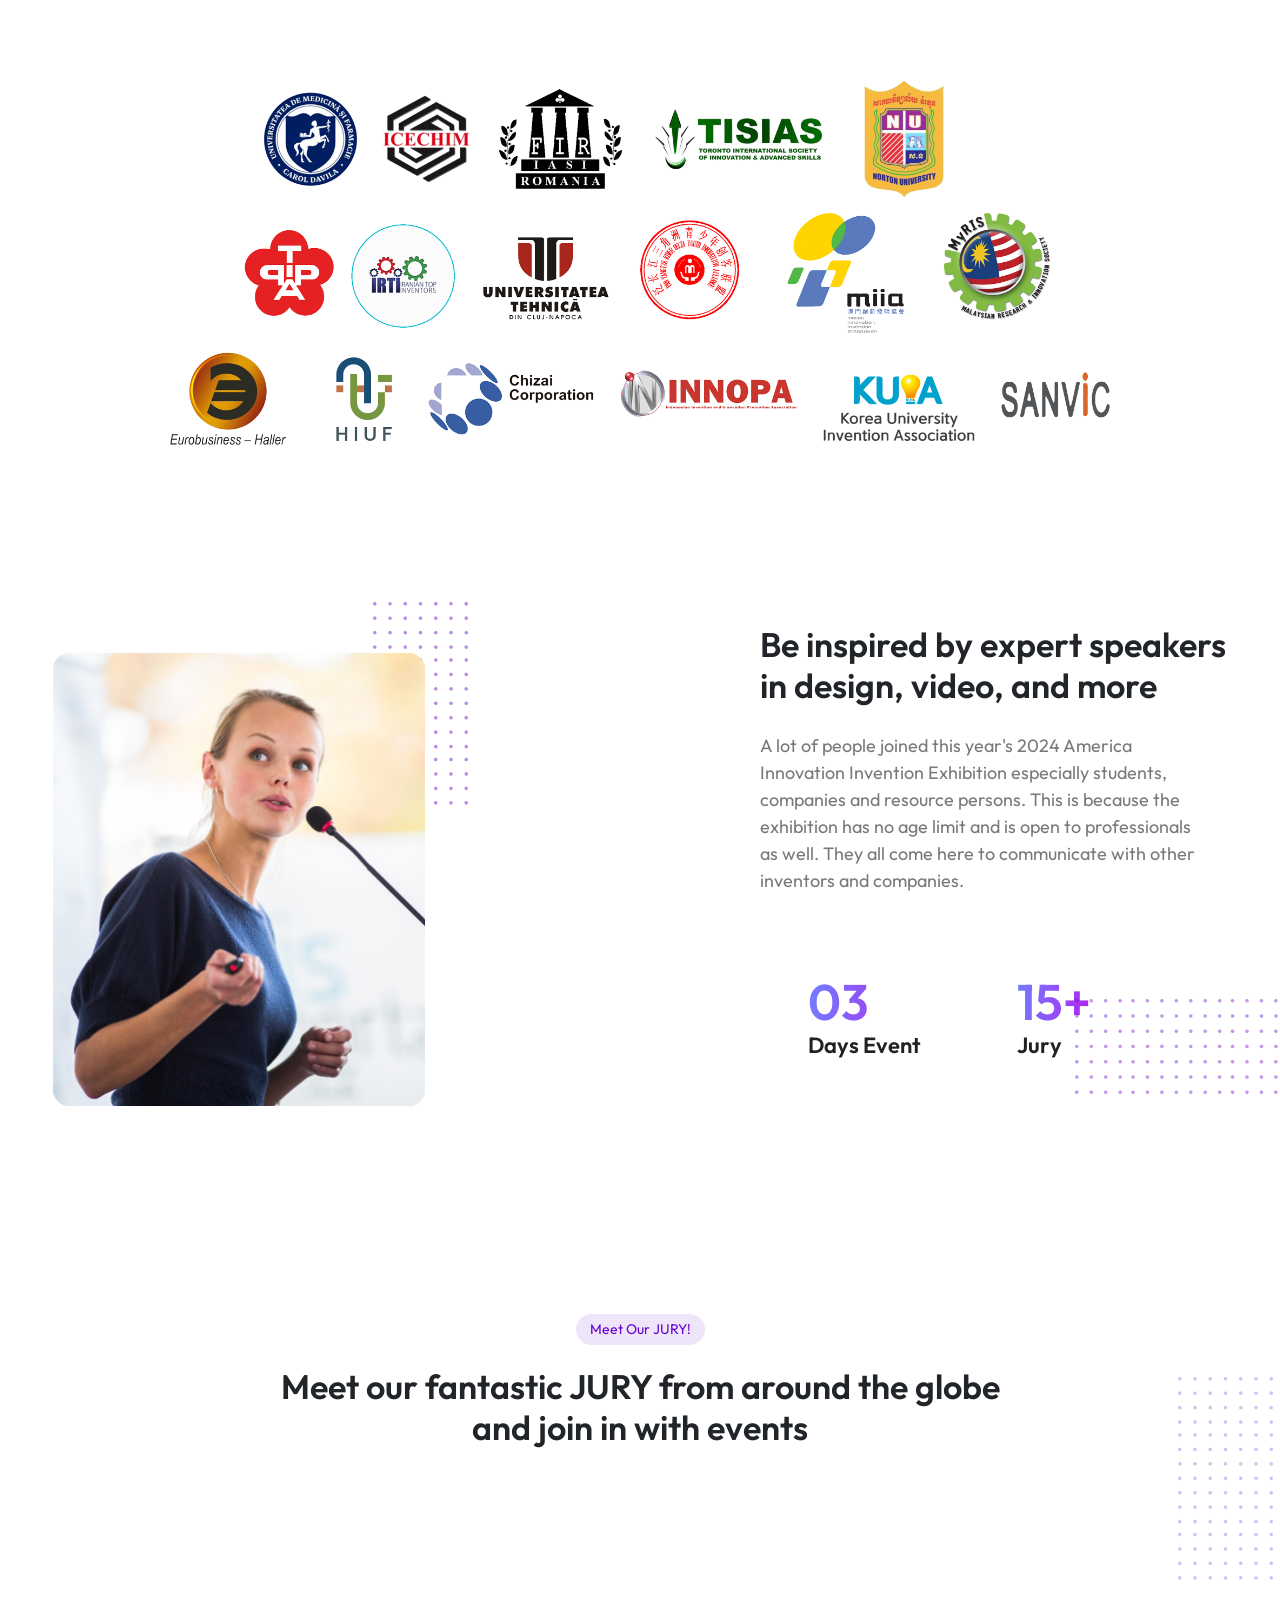
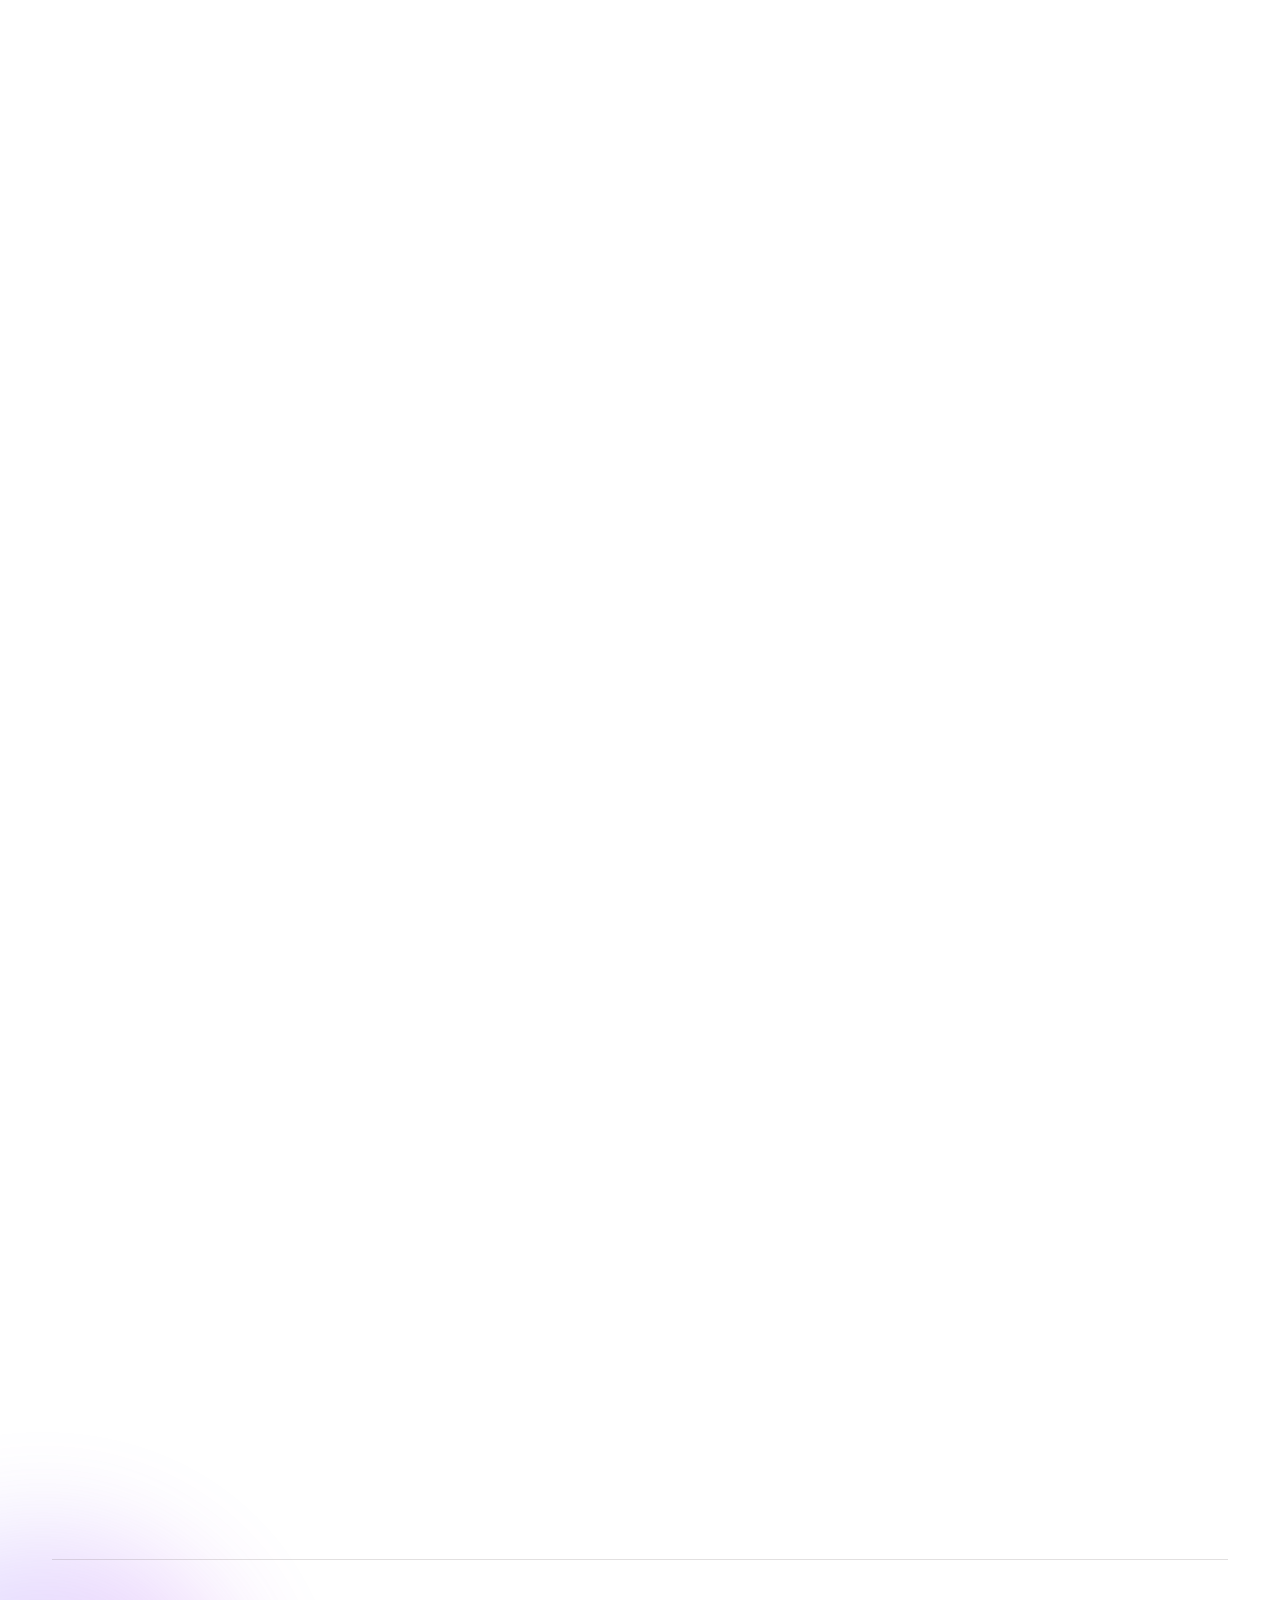
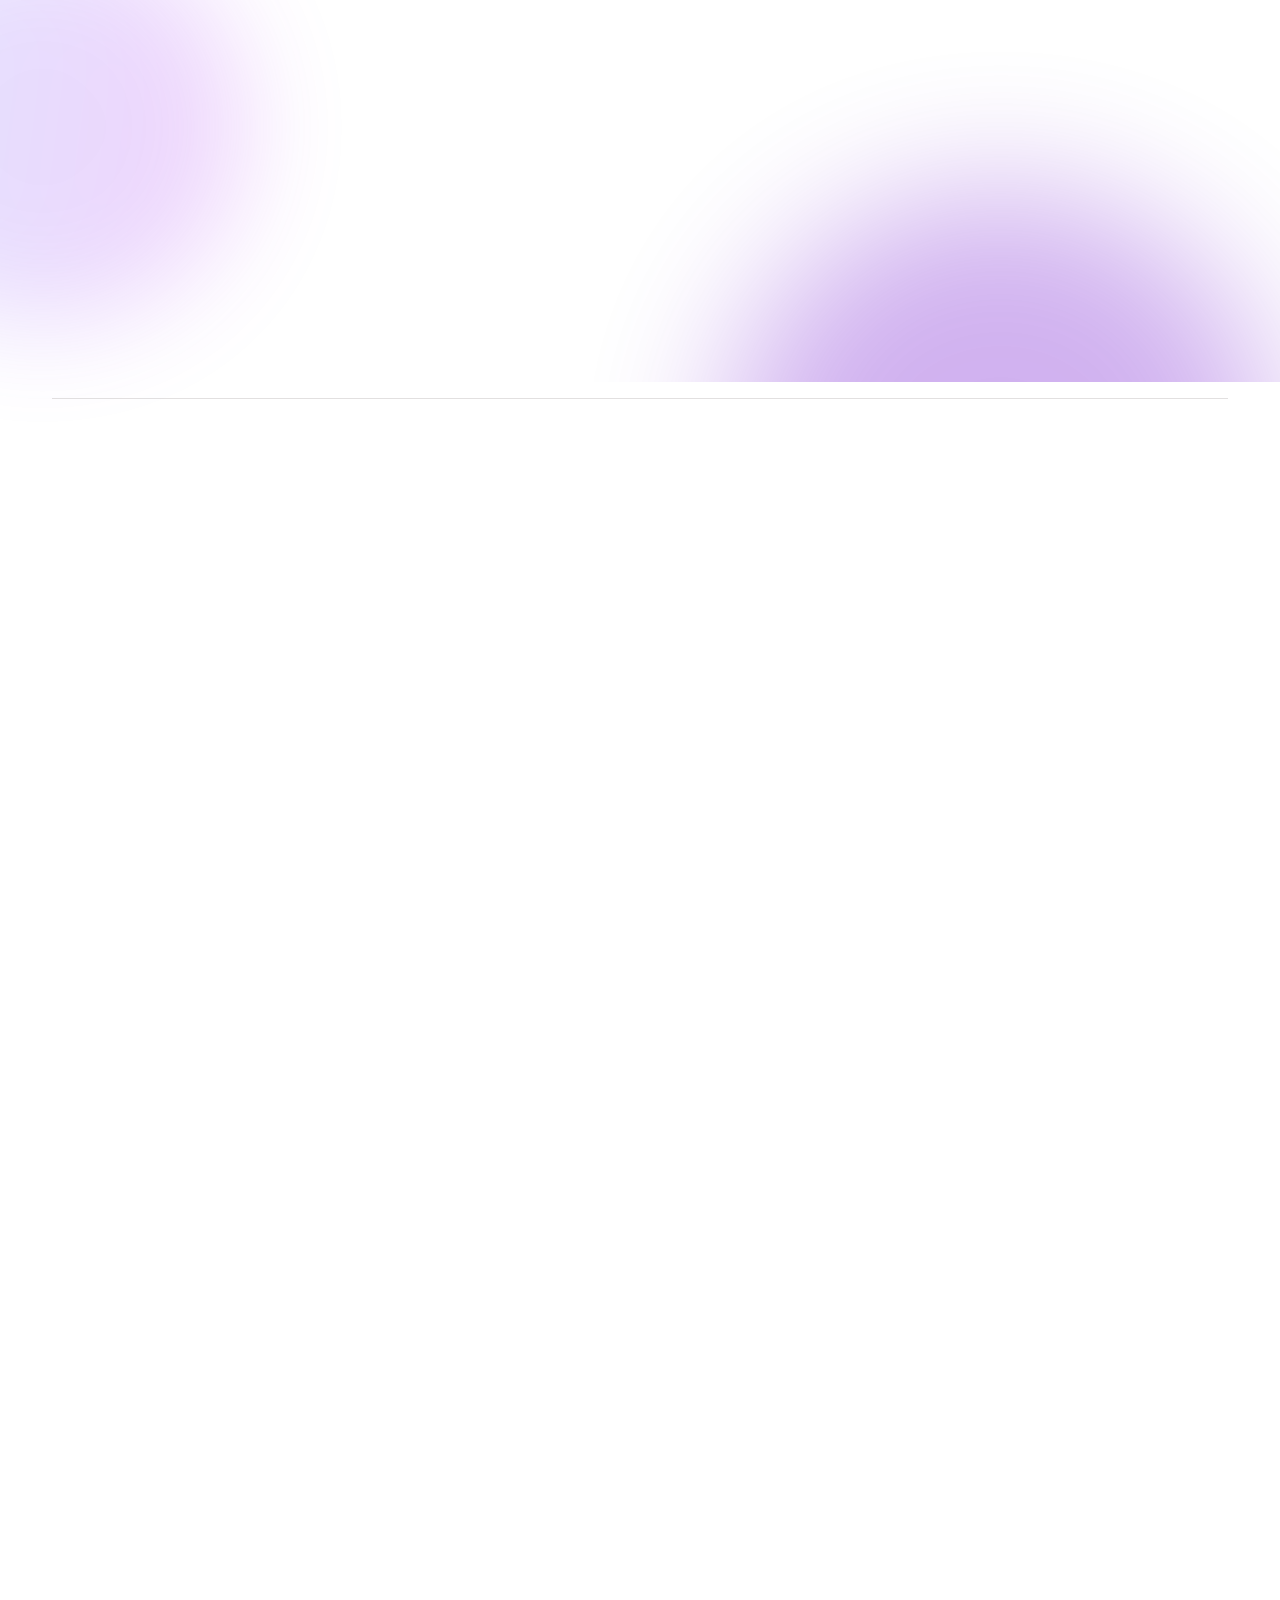
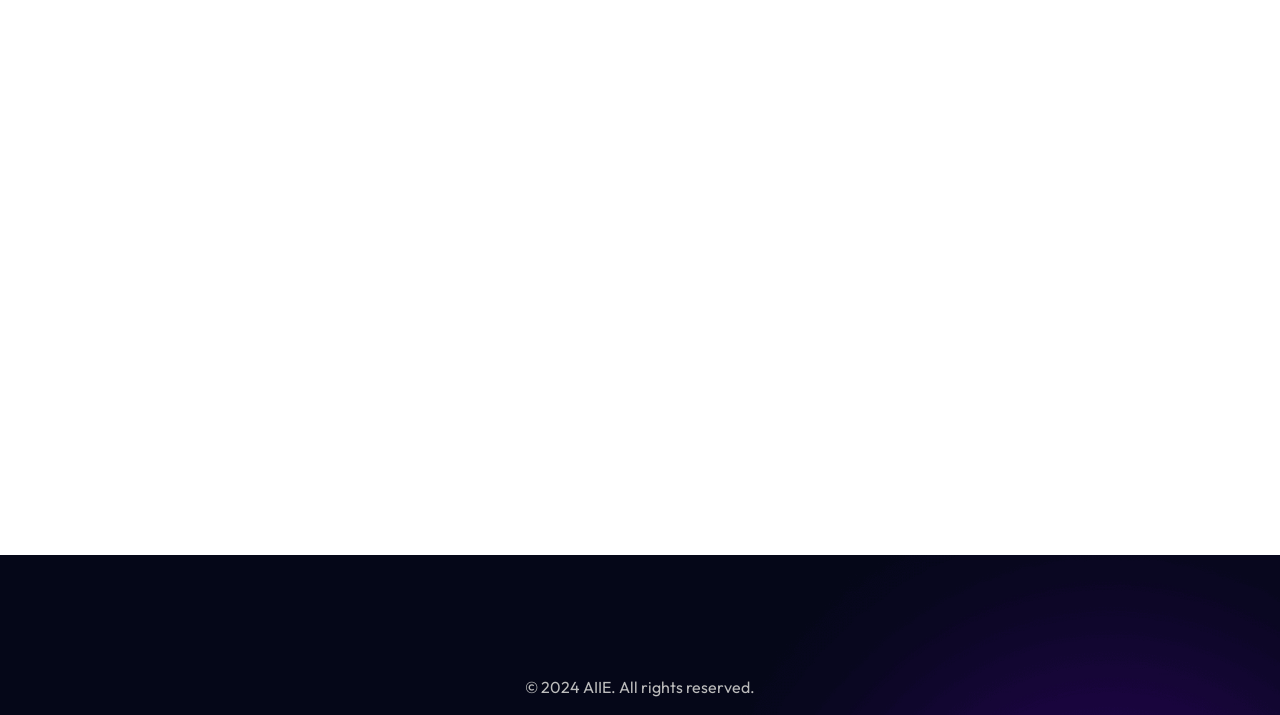
==== commit b40ff7ca: "index" ====
--- a/aiie/index.html
+++ b/aiie/index.html
@@ -124,7 +124,7 @@
                                     exhibitionn of the year
                                  </h3>
                                  <p class="item-sub">
-                                    Join us on 26-29, August, 2024
+                                    Join us on 26-28, August, 2024
                                  </p>
                                  <div class="button-group">
                                  </div>
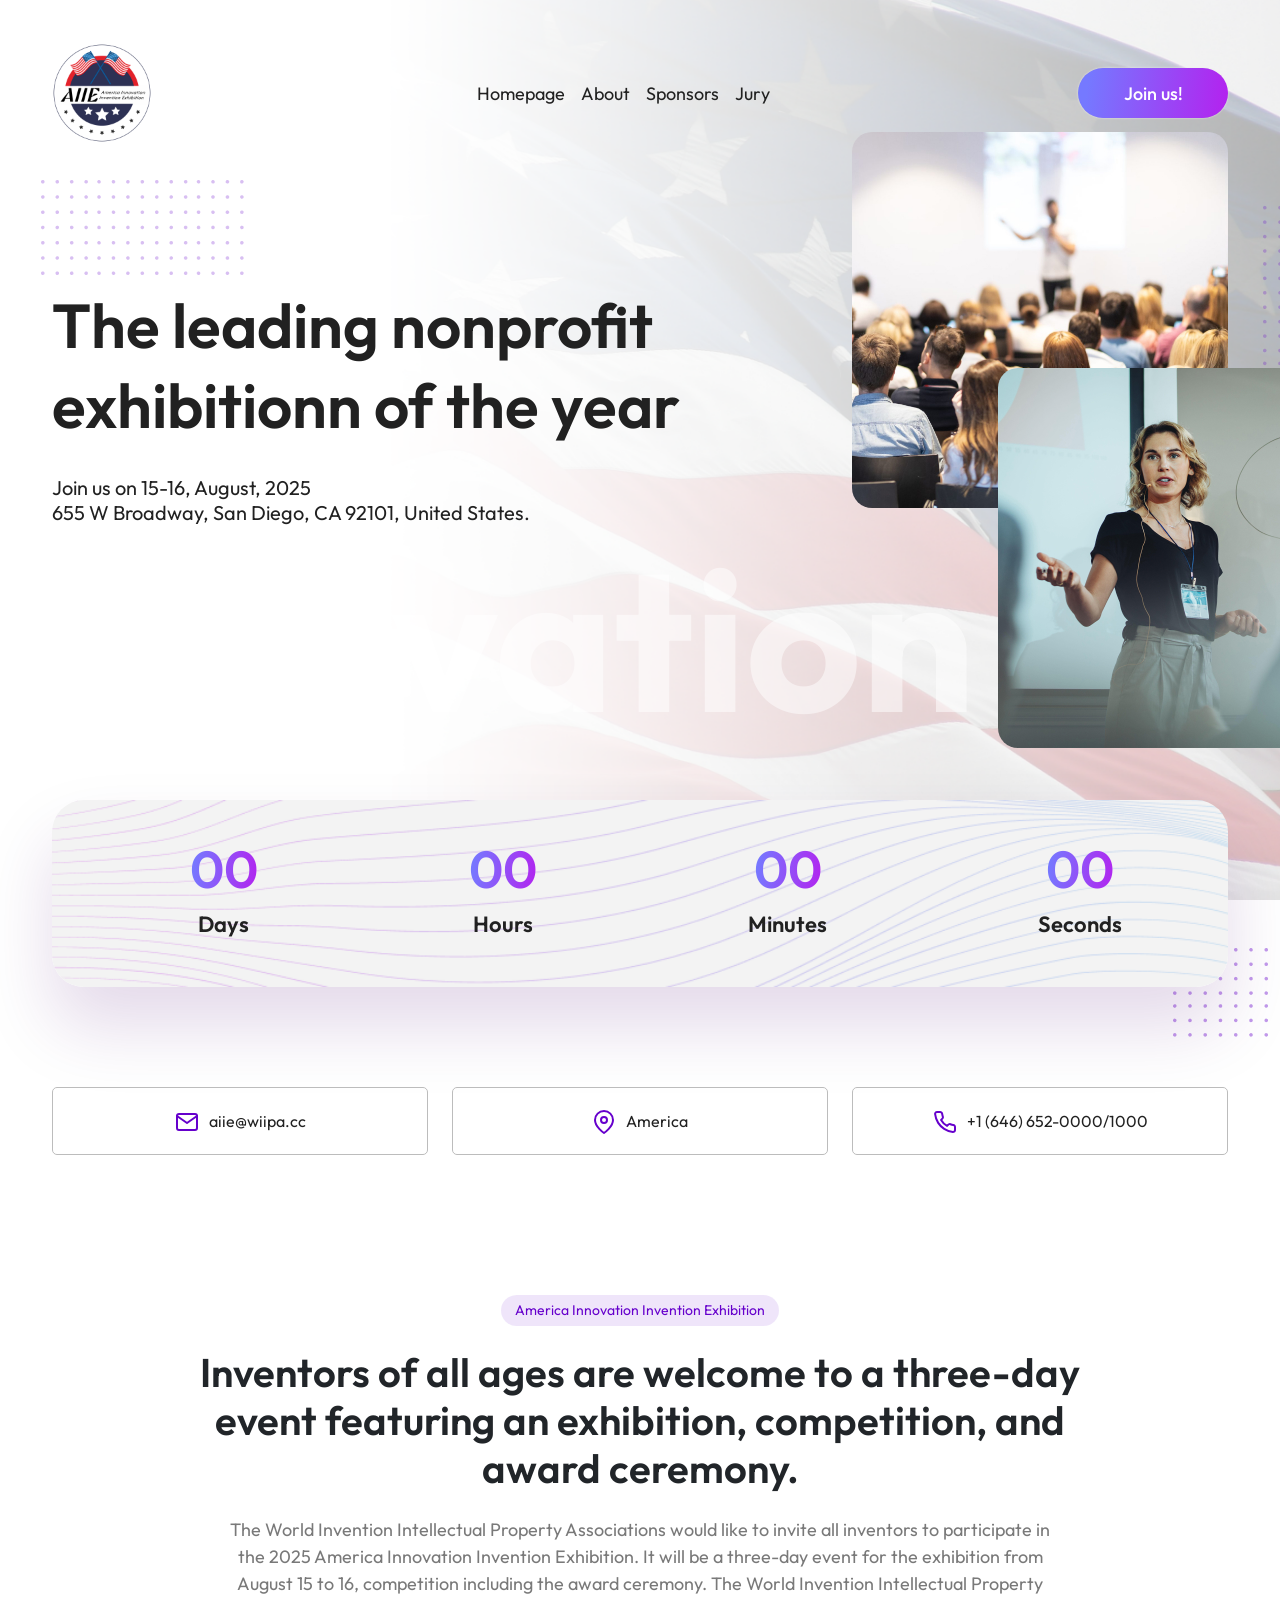
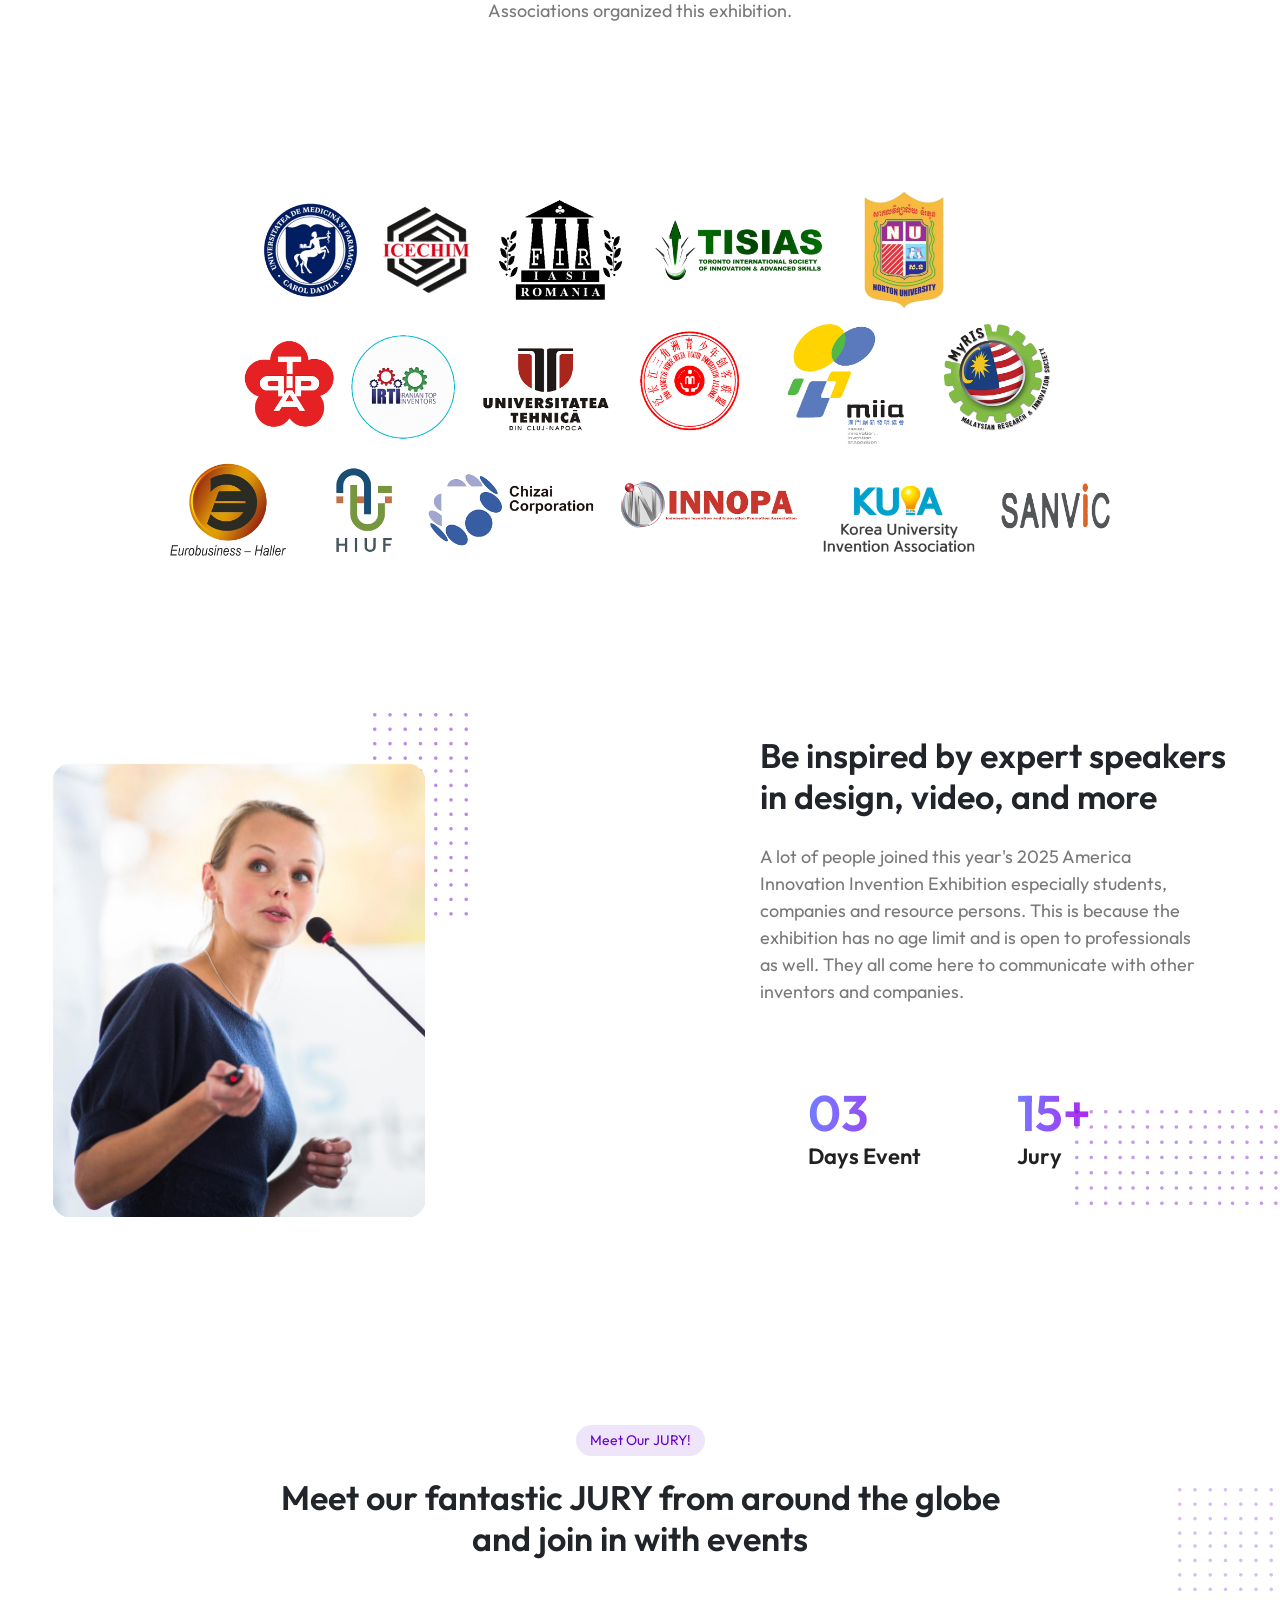
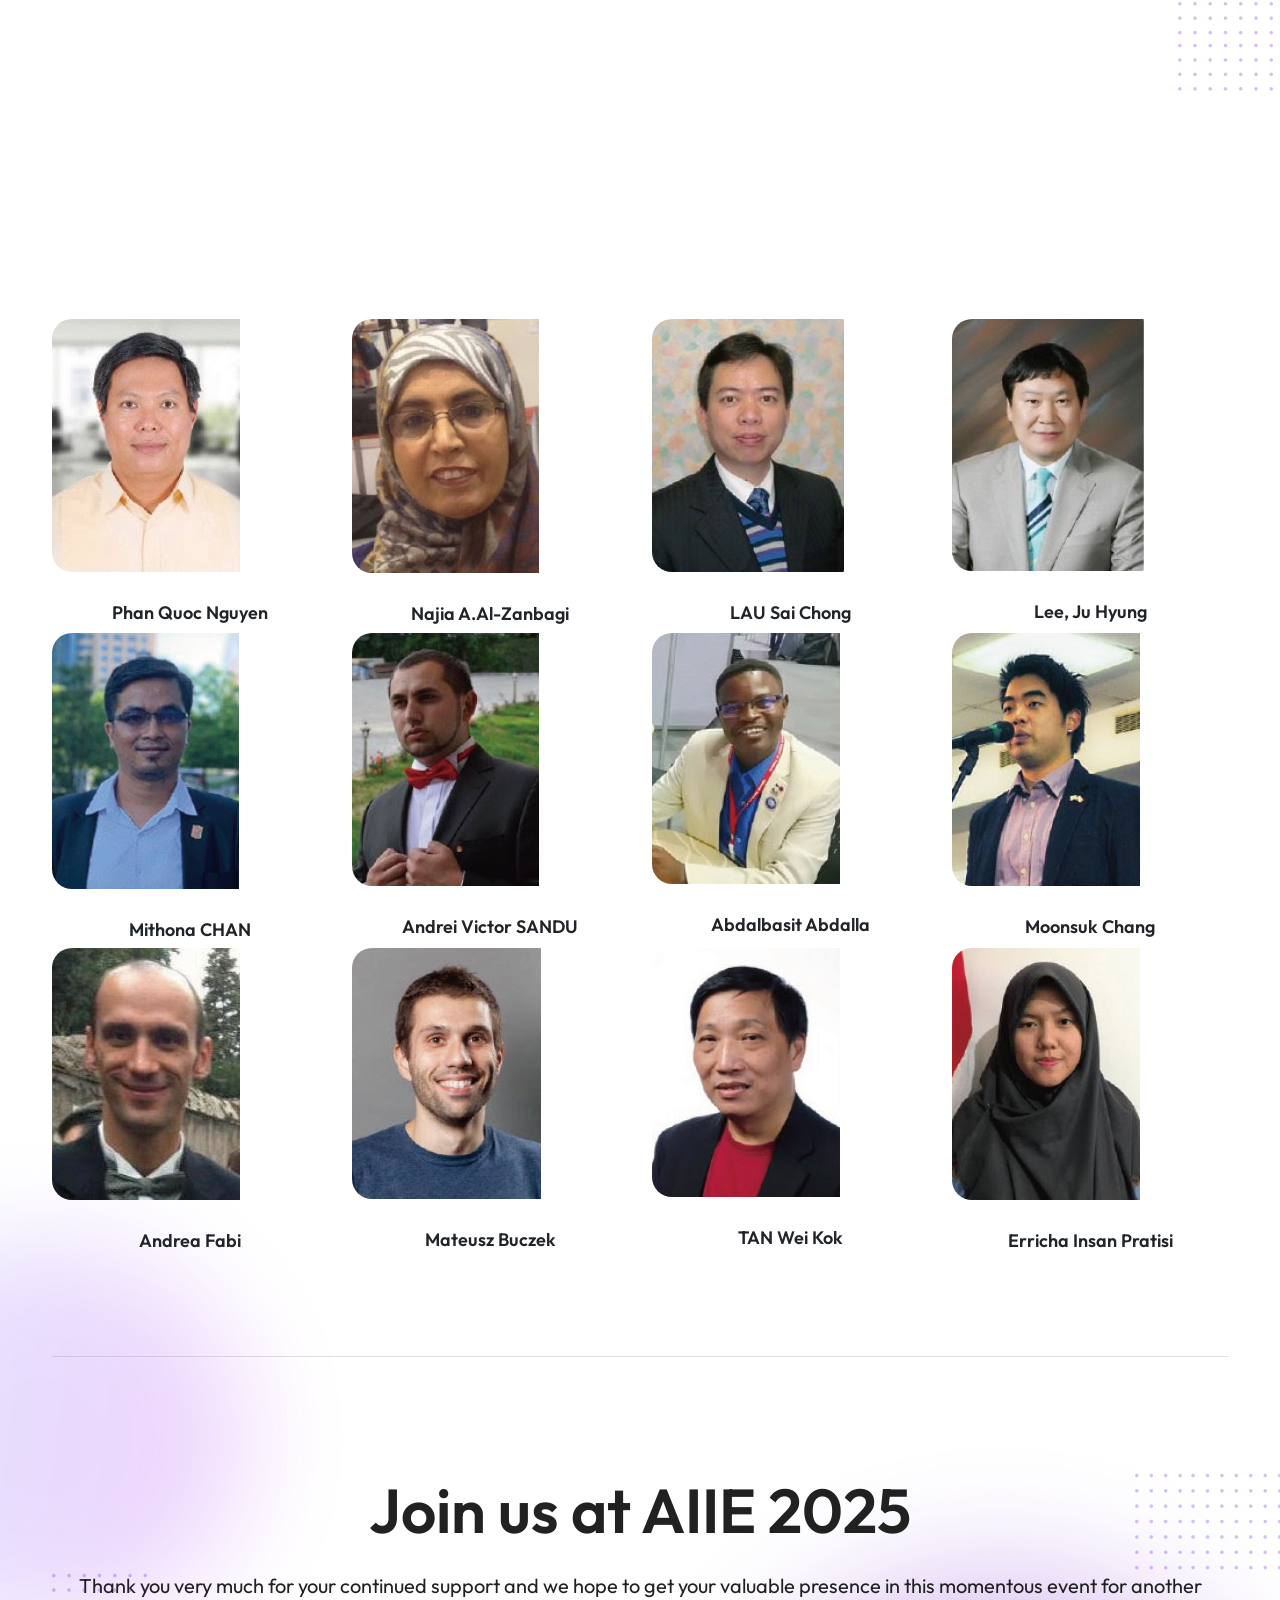
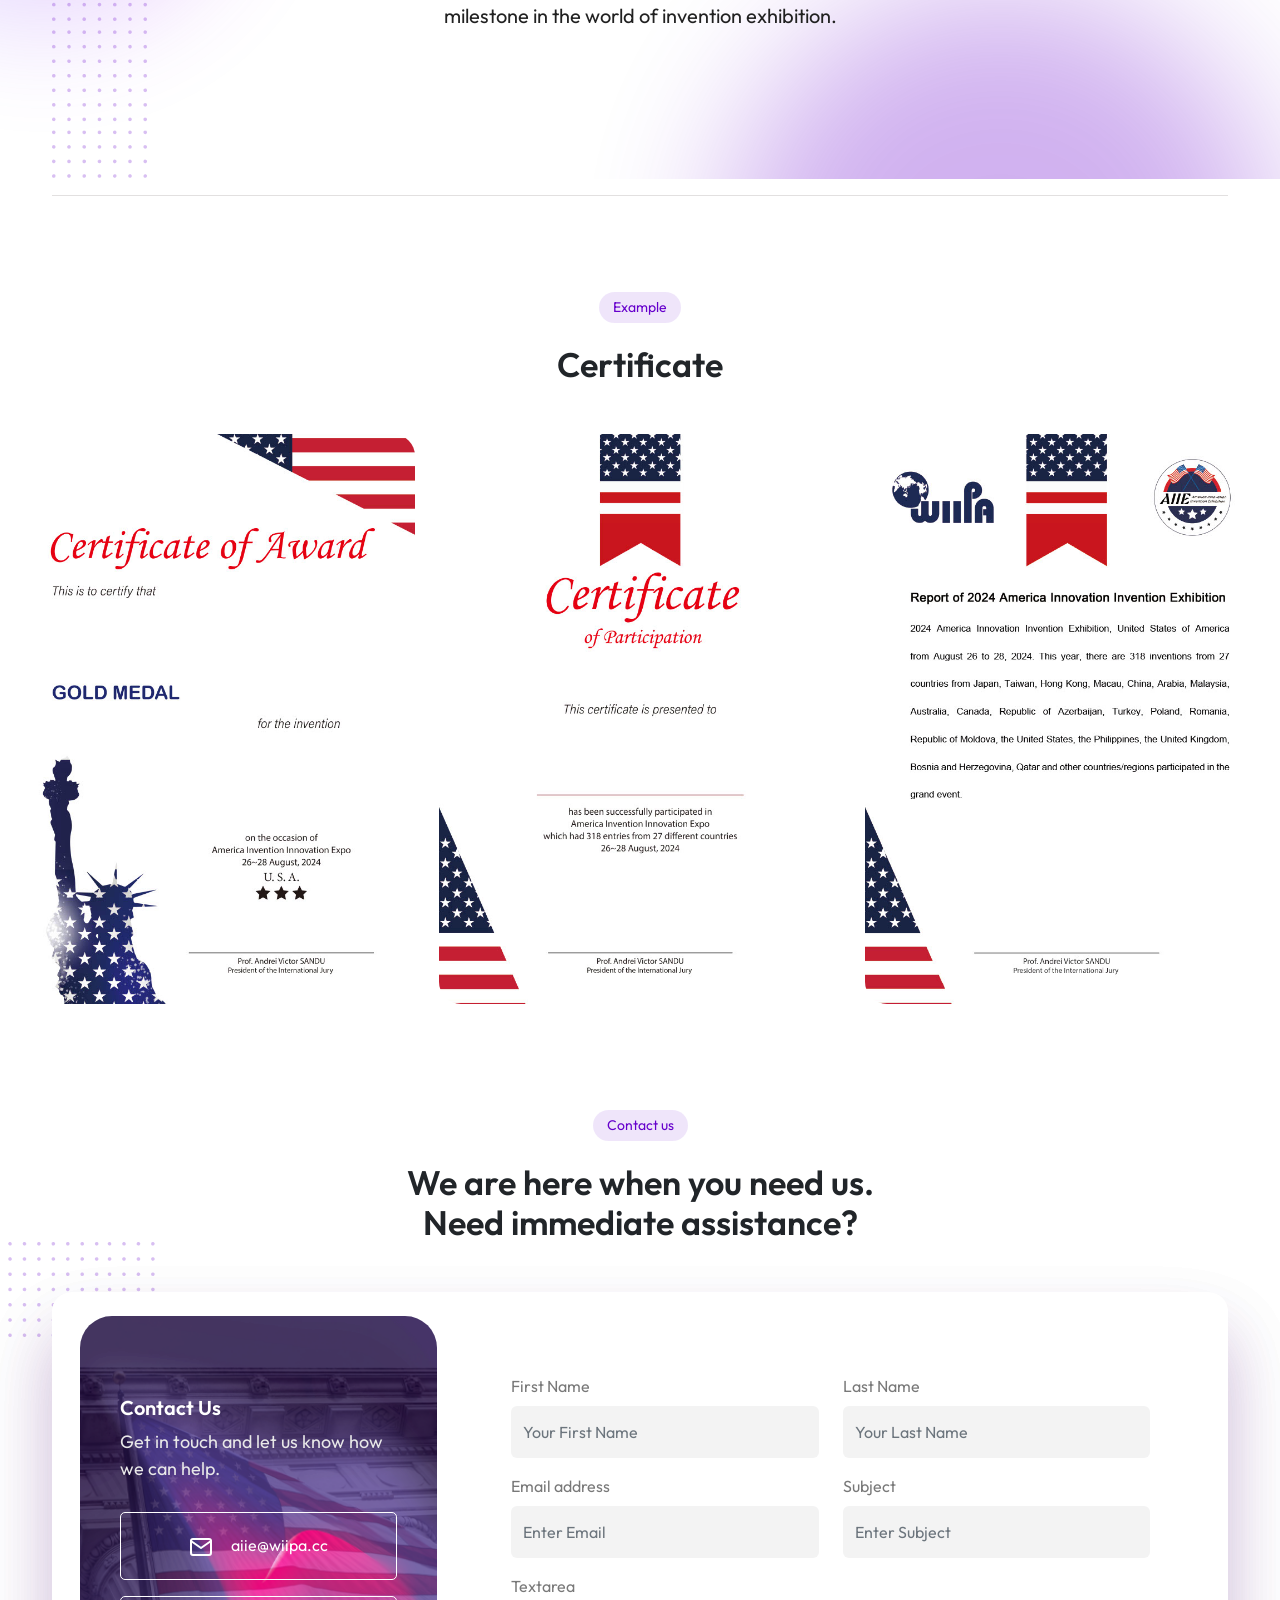
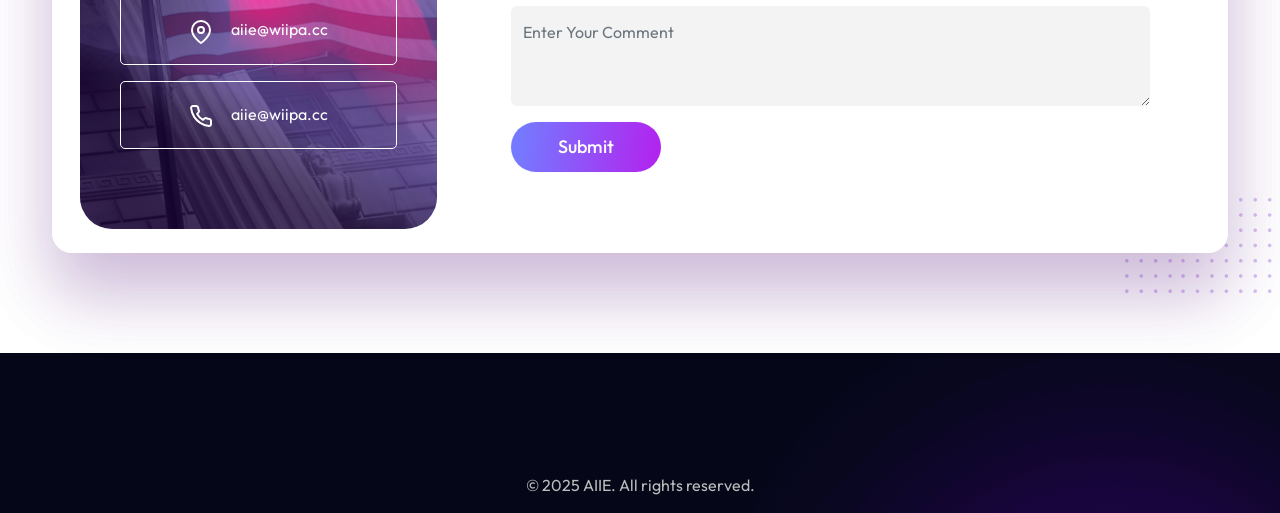
==== commit 60bfac2a: "new" ====
--- a/aiie/index.html
+++ b/aiie/index.html
@@ -4,7 +4,23 @@
    <meta charset="UTF-8">
    <meta http-equiv="X-UA-Compatible" content="IE=edge">
    <meta name="viewport" content="width=device-width, initial-scale=1.0">
-   <title>2024 America Innovation Invention Exhibition | Official Website</title>
+   <!-- primary meta -->
+   <title>AIIE 2025 Archive | America Innovation Invention Exhibition</title>
+   <meta name="description" content="Archive of the 2025 America Innovation Invention Exhibition (AIIE), held August 15-16, 2025 in San Diego, California. For the current edition see AIIE 2026.">
+   <link rel="canonical" href="https://wiipa.aiie.us/aiie/">
+   <meta name="robots" content="index, follow, max-image-preview:large">
+   <meta name="theme-color" content="#6600CC">
+
+   <!-- favicon -->
+   <link rel="icon" href="assets/images/logo/logo.png" type="image/png">
+
+   <!-- open graph -->
+   <meta property="og:type" content="website">
+   <meta property="og:site_name" content="America Innovation Invention Exhibition (AIIE)">
+   <meta property="og:title" content="AIIE 2025 Archive | America Innovation Invention Exhibition">
+   <meta property="og:description" content="Archive of the 2025 America Innovation Invention Exhibition (AIIE), held August 15-16, 2025 in San Diego, California.">
+   <meta property="og:url" content="https://wiipa.aiie.us/aiie/">
+   <meta property="og:locale" content="en_US">
 
    <!-- google font -->
    <link rel="preconnect" href="https://fonts.googleapis.com">
@@ -12,8 +28,12 @@
    <link href="https://fonts.googleapis.com/css2?family=Outfit:wght@400;500;600;700;800&display=swap" rel="stylesheet">
 
    <!-- animation -->
-   <link rel="stylesheet" href="https://unpkg.com/aos@next/dist/aos.css">
-   <link rel="stylesheet" href="https://cdnjs.cloudflare.com/ajax/libs/animate.css/3.7.0/animate.min.css">
+   <link rel="stylesheet" href="https://unpkg.com/aos@3.0.0-beta.6/dist/aos.css"
+   integrity="sha384-6oNXtl81GMcKAnWPPXinWlPskKUQ0NGG1/XeyMfC5RgCJKPc03w0rHVt1jyoJLf0"
+   crossorigin="anonymous" referrerpolicy="no-referrer">
+   <link rel="stylesheet" href="https://cdnjs.cloudflare.com/ajax/libs/animate.css/3.7.0/animate.min.css"
+   integrity="sha384-xyZLiqnBEFn1hDkS8VeG/YHoqOjS/ucimT8TI6GDr9+ZP1UNbZr6d/q0ldMi/xvL"
+   crossorigin="anonymous" referrerpolicy="no-referrer">
 
    <!-- magnific popup -->
    <link rel="stylesheet" href="assets/css/magnific-popup.css">
@@ -124,7 +144,7 @@
                                     exhibitionn of the year
                                  </h3>
                                  <p class="item-sub">
-                                    Join us on 26-28, August, 2024
+                                    Join us on 15-16, August, 2025<br>655 W Broadway, San Diego, CA 92101, United States.
                                  </p>
                                  <div class="button-group">
                                  </div>
@@ -163,7 +183,7 @@
       <div class="info-sec">
          <div class="container">
             <div class="info-countdown" style="background-image: url(assets/images/banner/bg.png);">
-               <ul class="counter-box d-flex justify-content-around" data-countdown="2024/8/29">
+               <ul class="counter-box d-flex justify-content-around" data-countdown="2025/8/16">
                </ul>
                <div class="dots img-moving-anim2">
                   <img src="assets/images/dots/dots3.png" alt="Shadow Image">
@@ -205,8 +225,8 @@
                </h1>
                <p class="desc mx-3">
                   The World Invention Intellectual Property Associations would like to invite all
-inventors to participate in the 2024 America Innovation Invention Exhibition. It
-will be a three-day event for the exhibition from August 26 to 28, competition
+inventors to participate in the 2025 America Innovation Invention Exhibition. It
+will be a three-day event for the exhibition from August 15 to 16, competition
 including the award ceremony. The World Invention Intellectual Property
 Associations organized this exhibition.
                </p>
@@ -245,7 +265,7 @@
                         Be inspired by expert speakers in design, video, and more
                      </h2>
                      <p class="desc">
-                        A lot of people joined this year's 2024 America Innovation Invention Exhibition
+                        A lot of people joined this year's 2025 America Innovation Invention Exhibition
 especially students, companies and resource persons. This is because the
 exhibition has no age limit and is open to professionals as well. They all come
 here to communicate with other inventors and companies.
@@ -327,16 +347,7 @@
                         </div>
                      </div>
                   </div>
-				   <div class="col-md-6 col-lg-4 col-xl-3">
-                     <div class="speakers-gallery-item" data-aos="fade-up" data-aos-easing="linear" data-aos-duration="1000">
-                        <div class="speakers-gallery-item-thumb overflow-hidden position-relative">
-                           <img src="assets/images/gallery/Edyta Wolczyk.png" alt="Gallery Image 5">
-                        </div>
-                        <div class="item-content">
-                           <h3 class="title">Edyta Wolczyk</h3>
-                        </div>
-                     </div>
-                  </div>
+
 				   <div class="col-md-6 col-lg-4 col-xl-3">
                      <div class="speakers-gallery-item" data-aos="fade-up" data-aos-easing="linear" data-aos-duration="1000">
                         <div class="speakers-gallery-item-thumb overflow-hidden position-relative">
@@ -471,7 +482,7 @@
          <div class="container">
             <div class="cta-content-wrap text-center" data-aos="fade-right" data-aos-duration="1000">
                <h2 class="cta-title  m-auto mb-4 mx-5">
-                  Join us for Eventor Collaborative
+                  Join us at AIIE 2025
                </h2>
                <p class="desc mb-5">
                    Thank you very much for your continued support and we hope to get your
@@ -508,23 +519,23 @@
             <div class="row g-4">
                <div class="col-md-6 col-lg-4">
                   <div class="image-gallery-item" data-aos="fade-up" data-aos-duration="1000">
-                     <a class="item-thumb" href="assets/images/award/1.jpg">
-                        <img src="assets/images/award/1.jpg" alt="Image Gallery 1">
+                     <a class="item-thumb" href="assets/images/award/01.jpg">
+                        <img src="assets/images/award/01.jpg" alt="Image Gallery 1">
                      </a>
 
                   </div>
                </div>
                <div class="col-md-6 col-lg-4">
                   <div class="image-gallery-item" data-aos="fade-up" data-aos-duration="800">
-                     <a class="item-thumb" href="assets/images/award/2.jpg">
-                        <img src="assets/images/award/2.jpg" alt="Image Gallery 2">
+                     <a class="item-thumb" href="assets/images/award/02.jpg">
+                        <img src="assets/images/award/02.jpg" alt="Image Gallery 2">
                      </a>
                   </div>
                </div>
 				<div class="col-md-6 col-lg-4">
                   <div class="image-gallery-item" data-aos="fade-up" data-aos-duration="1000">
-                     <a class="item-thumb" href="assets/images/award/3.jpg">
-                        <img src="assets/images/award/3.jpg" alt="Image Gallery 1">
+                     <a class="item-thumb" href="assets/images/award/03.jpg">
+                        <img src="assets/images/award/03.jpg" alt="Image Gallery 1">
                      </a>
 
                   </div>
@@ -621,7 +632,7 @@
             </div>
 
             <div class="footer-copyright-area text-center pb-3">
-               <span>© 2024 AIIE. All rights reserved.</span>
+               <span>© 2025 AIIE. All rights reserved.</span>
             </div>
          </div>
       </footer>
@@ -630,62 +641,12 @@
 
 
 
-      <!-- Modal -->
-      <div class="modal fade popup-modal" id="staticBackdrop" data-bs-backdrop="static" data-bs-keyboard="false" tabindex="-1" aria-hidden="true">
-         <div class="modal-dialog modal-lg popup-dialogue modal-dialog-centered">
-            <div class="modal-content popup-content p-4 bg-white">
-               <button type="button" class="btn btn-secondary  ms-auto" data-bs-dismiss="modal"><i class="fa-solid fa-xmark"></i></button>
-
-               <div class="modal-body popup-body">
-                  <iframe width="100%" height="400" src="https://www.youtube.com/embed/1dtzSRlfBDk" allow="accelerometer; autoplay; clipboard-write; encrypted-media; gyroscope; picture-in-picture" allowfullscreen></iframe>
-               </div>
-
-            </div>
-         </div>
-      </div>
-
-      <!-- Button trigger modal -->
-
-      <!-- Modal 2 -->
-      <div class="modal  popup-box fade" id="exampleModal" tabindex="-1" aria-hidden="true">
-         <div class="modal-dialog popup-box-dialog modal-dialog-centered">
-            <div class="modal-content popup-box-content">
-               <div class="popup-card" style="width:100%">
-                  <button type="button" class="btn popup2-btn  ms-auto" data-bs-dismiss="modal"><i class="fa-solid fa-xmark"></i></button>
-                  <img src="assets/images/popup.png" class="card-img-top" alt="popup-bg">
-                  <div class="card-body popup-card-body">
-                     <div class="popup-title-area">
-                        <p class="popup-sub">October 2, 2023</p>
-                        <h5 class="card-title popup-title">Virtual sessions. Eventor Live@MAX</h5>
-                     </div>
-                     <a href="#" class="btn popup-play" data-bs-toggle="modal" data-bs-target="#staticBackdrop"><i class="fa-solid fa-play"></i></a>
-                  </div>
-
-                     <div id="eventbrite-widget-container-443112520477"></div>
-
-                     <script src="https://www.eventbrite.com/static/widgets/eb_widgets.js"></script>
-
-                     <script type="text/javascript">
-                        var exampleCallback = function() {
-                           console.log('Order complete!');
-                        };
-
-                        window.EBWidgets.createWidget({
-                           // Required
-                           widgetType: 'checkout',
-                           eventId: '443112520477',
-                           iframeContainerId: 'eventbrite-widget-container-443112520477',
-
-                           // Optional
-                           iframeContainerHeight: 425,  // Widget height in pixels. Defaults to a minimum of 425px if not provided
-                           onOrderComplete: exampleCallback  // Method called when an order has successfully completed
-                        });
-                     </script>
-
-               </div>
-            </div>
-         </div>
-      </div>
+      <!--
+         Removed: two unreachable template modals (#staticBackdrop / #exampleModal).
+         Nothing triggered them, but they still pulled in the Eventbrite widget
+         script and a YouTube embed on every visit, and called
+         window.EBWidgets.createWidget() for a retired 2023 event id.
+      -->
 
 
 
@@ -695,7 +656,9 @@
    <script src="assets/js/jquery.countdown.min.js"></script>
 
    <!-- animation -->
-   <script src="https://unpkg.com/aos@next/dist/aos.js"></script>
+   <script src="https://unpkg.com/aos@3.0.0-beta.6/dist/aos.js"
+   integrity="sha384-ZGo5k5ISlEzWLoXyt+lnvKt9j03Z7GkxXh14zLqVy098XJhcdKHjL8pQYVMI8WiH"
+   crossorigin="anonymous" referrerpolicy="no-referrer"></script>
 
    <!-- magnific popup -->
    <script src="assets/js/jquery.magnific-popup.min.js"></script>
